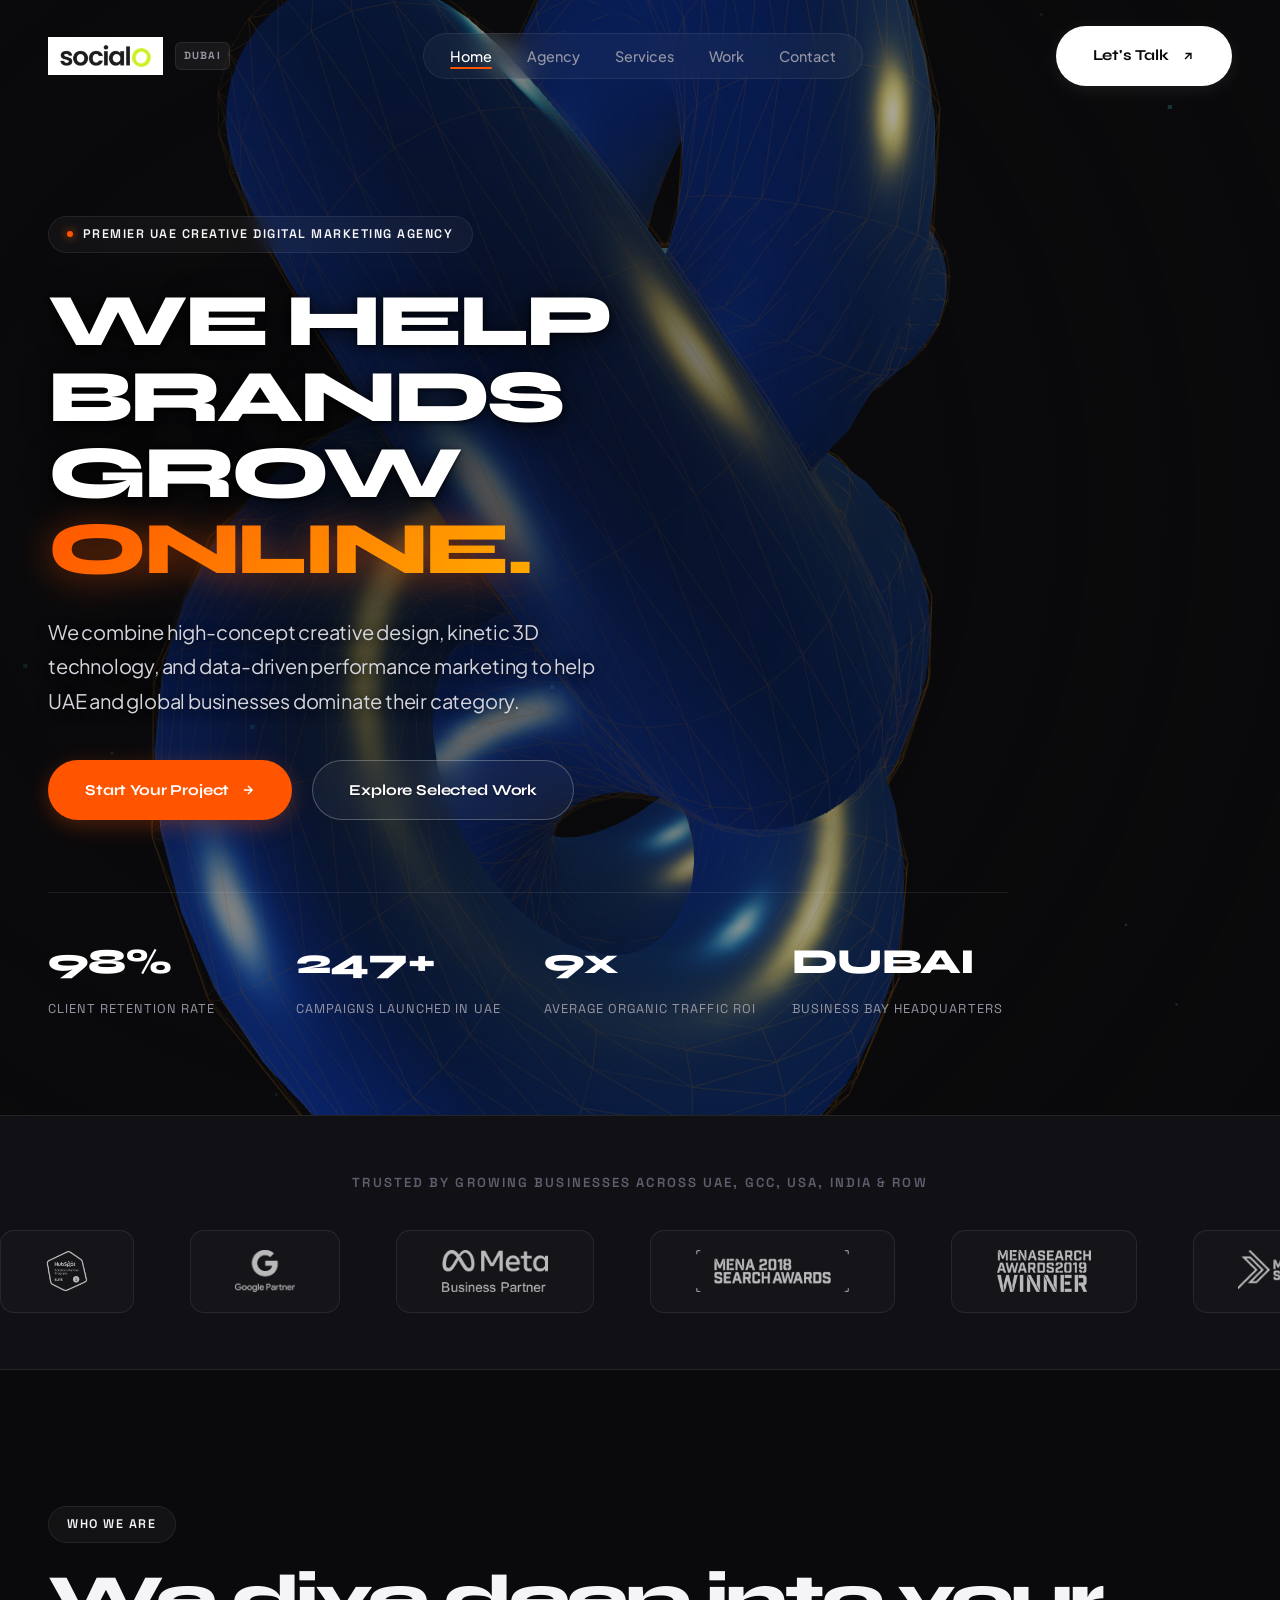
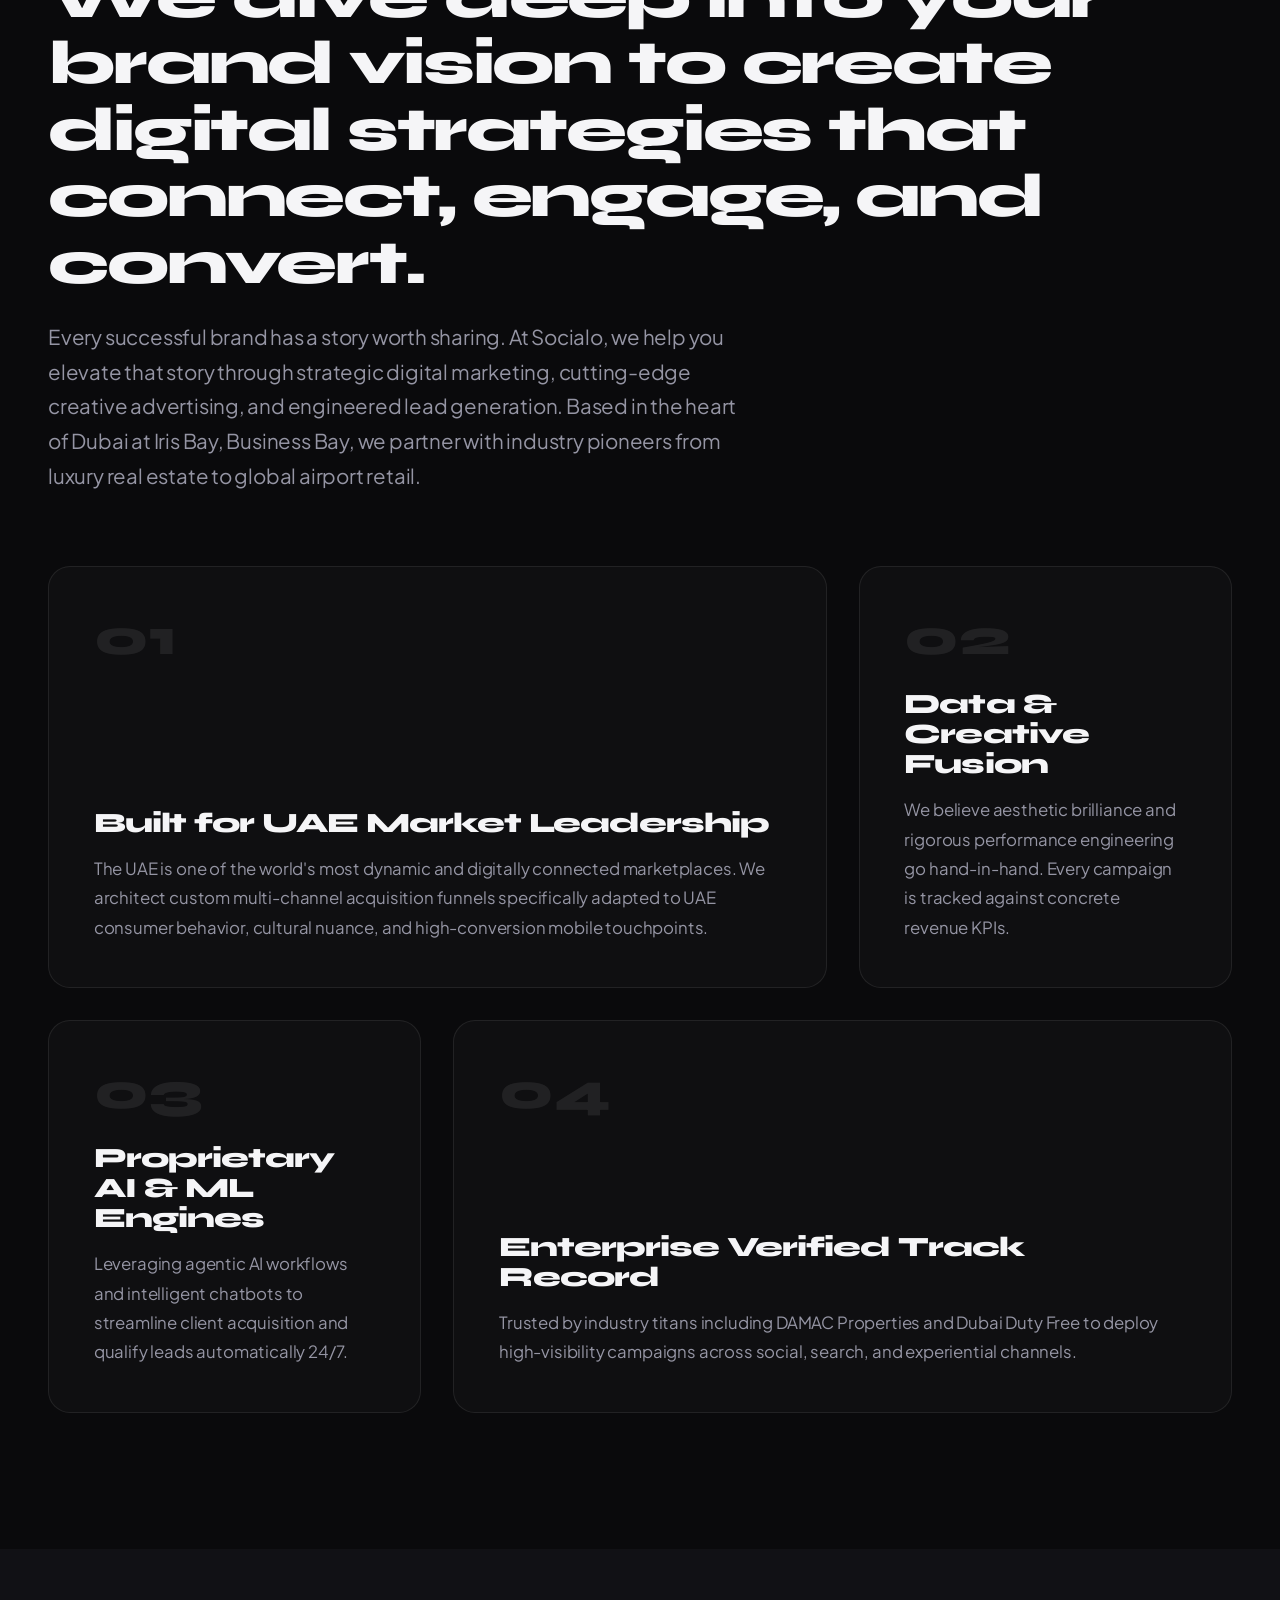
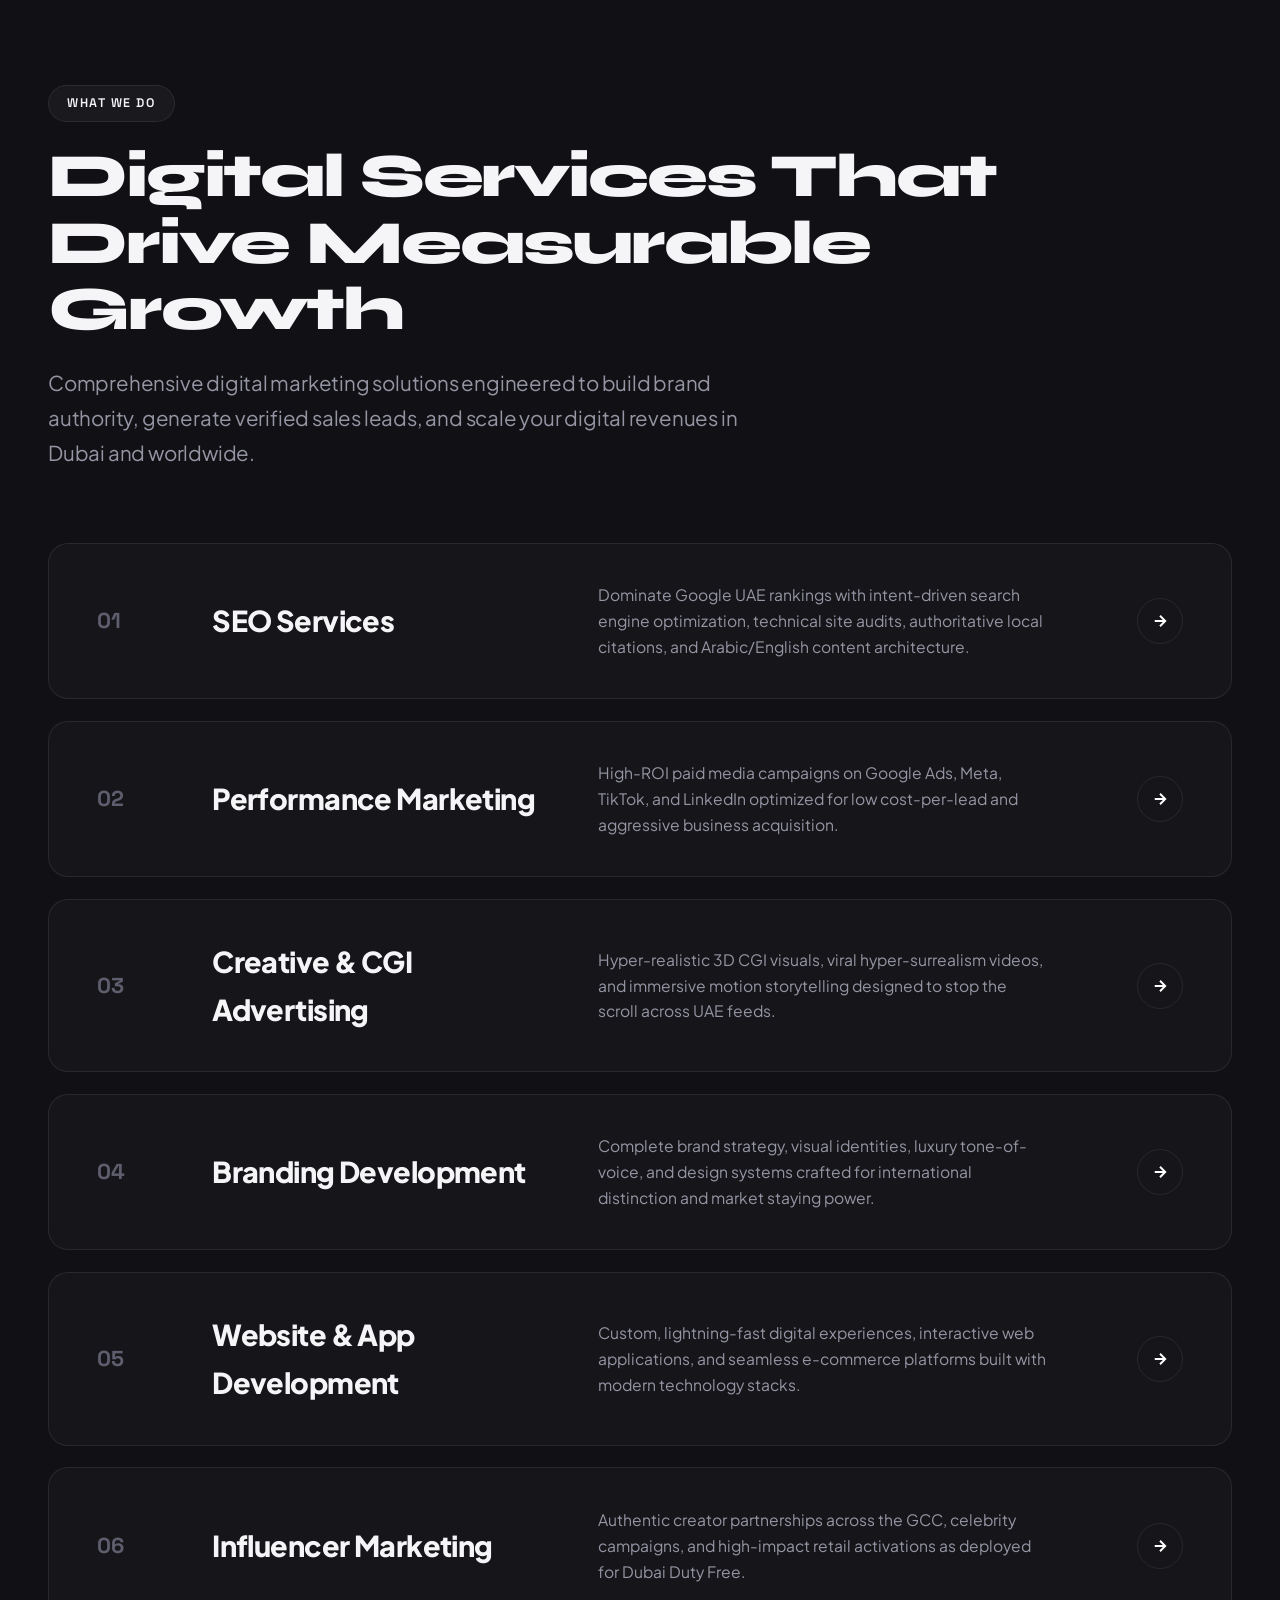
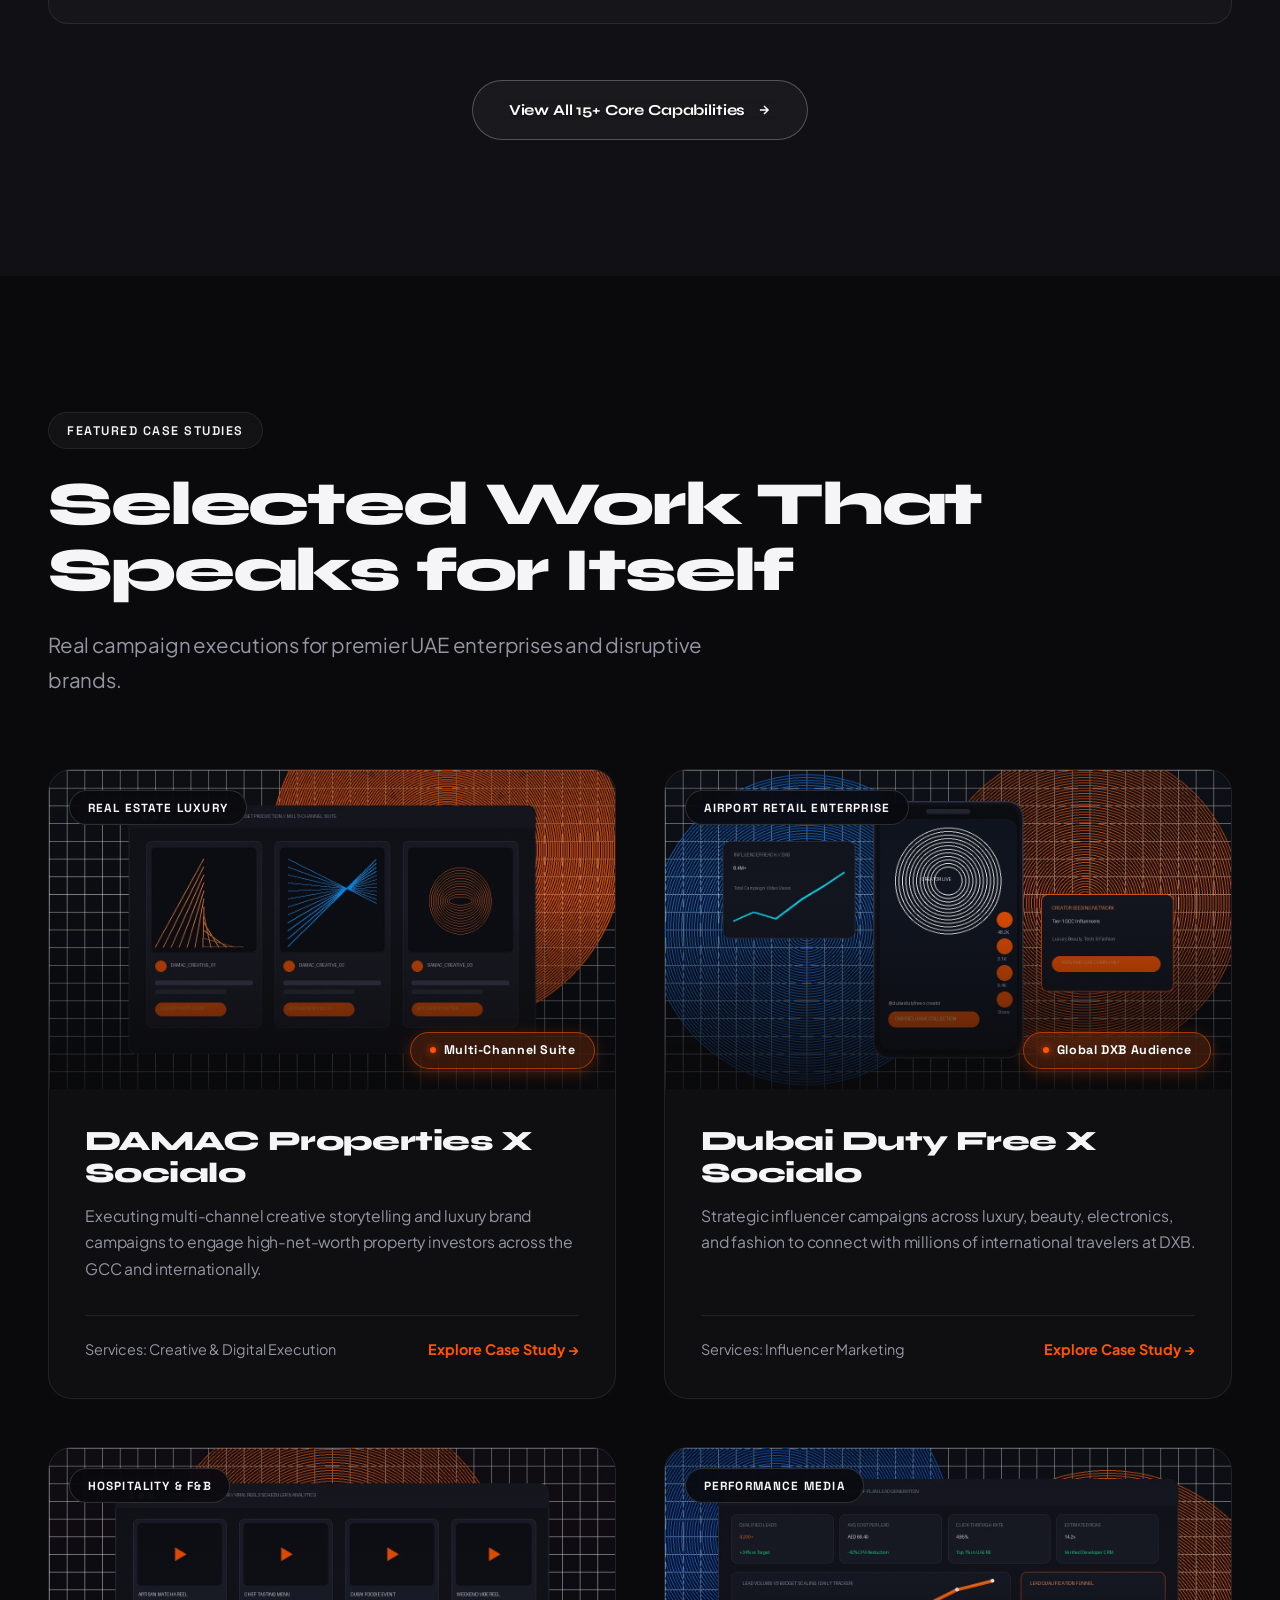
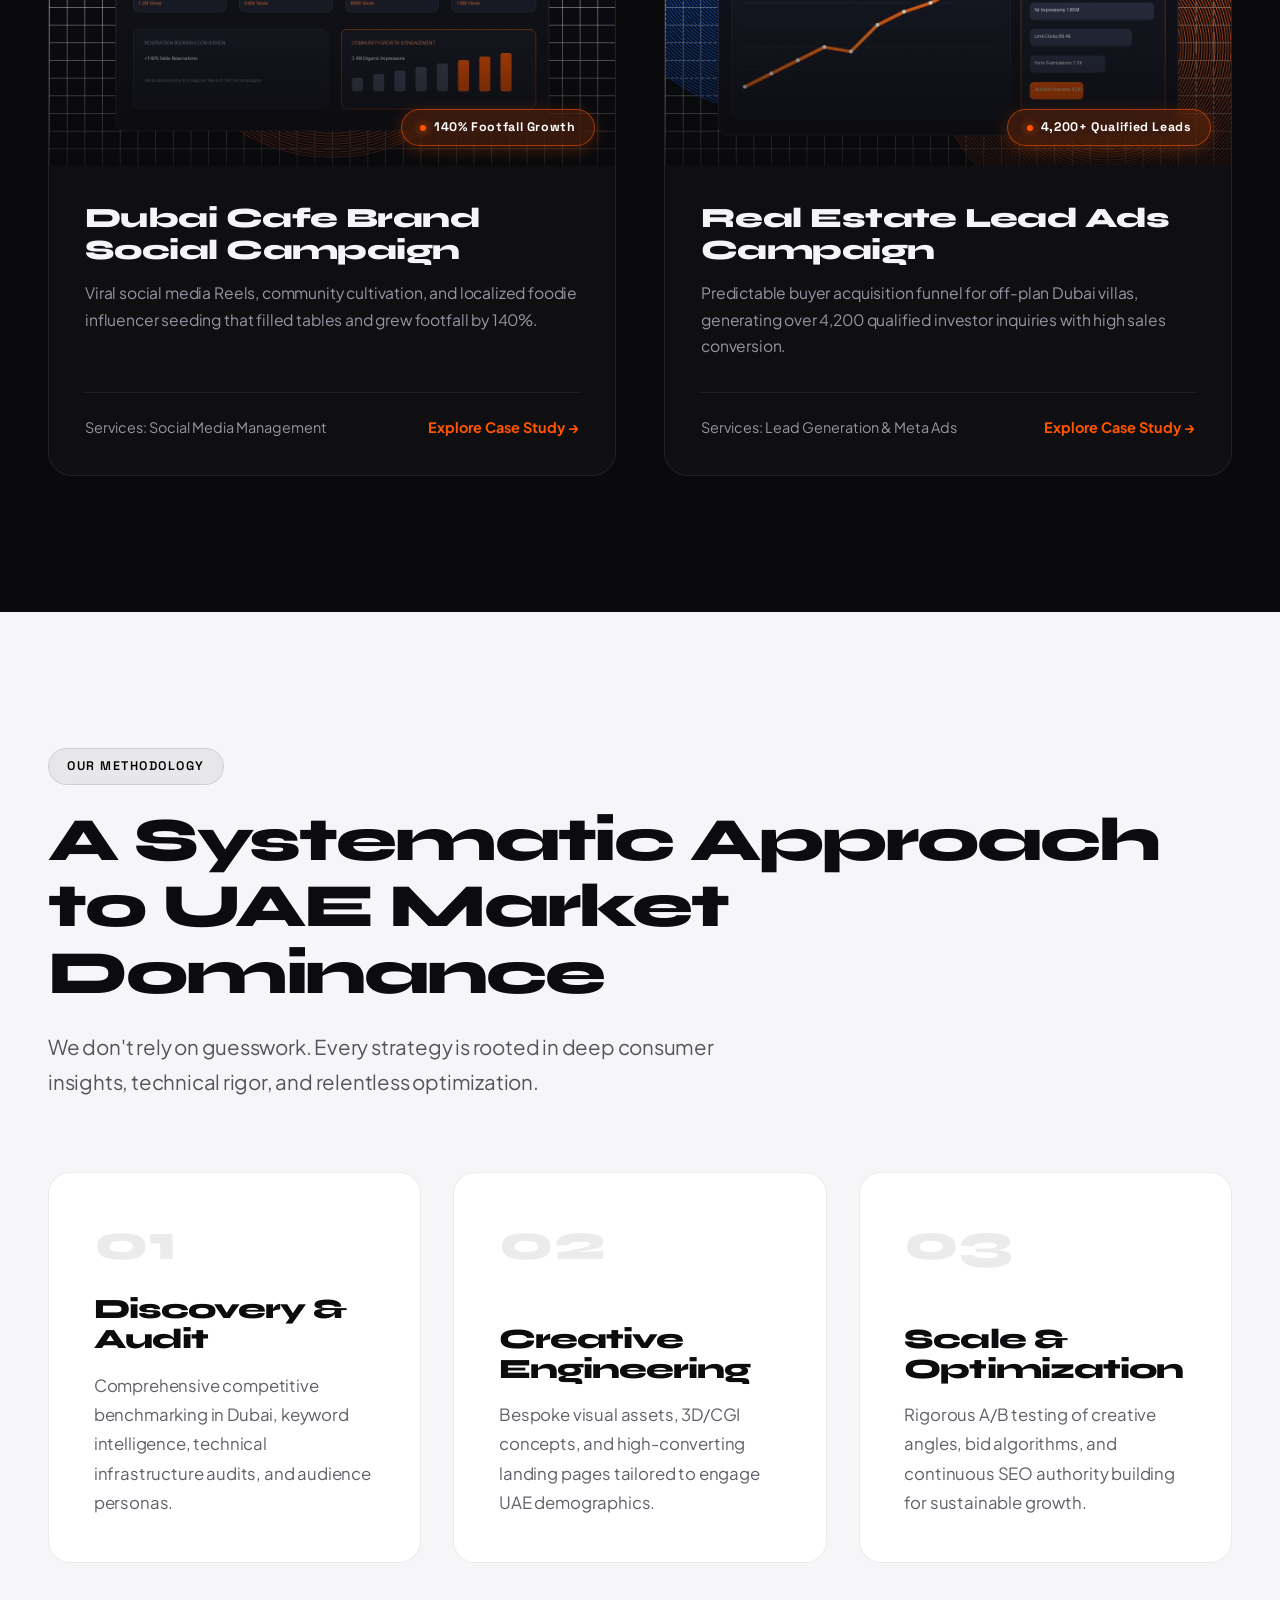
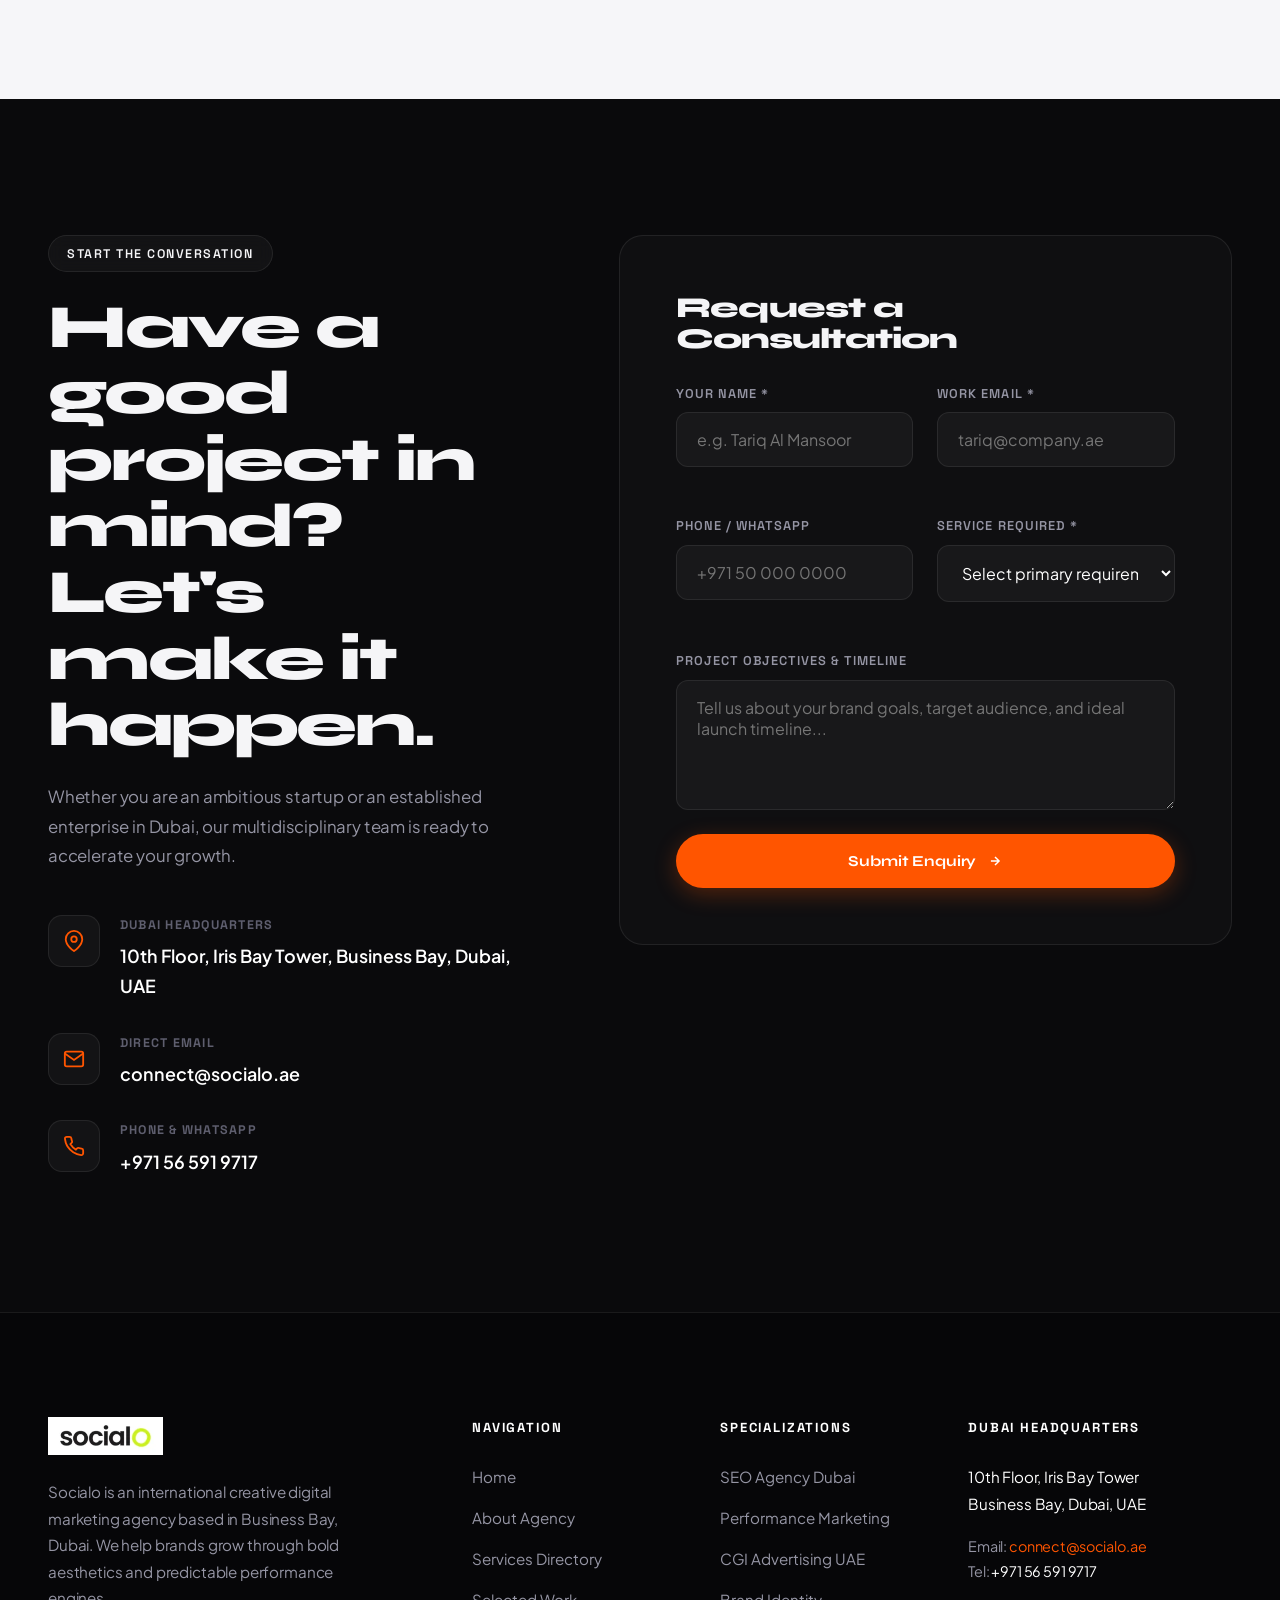
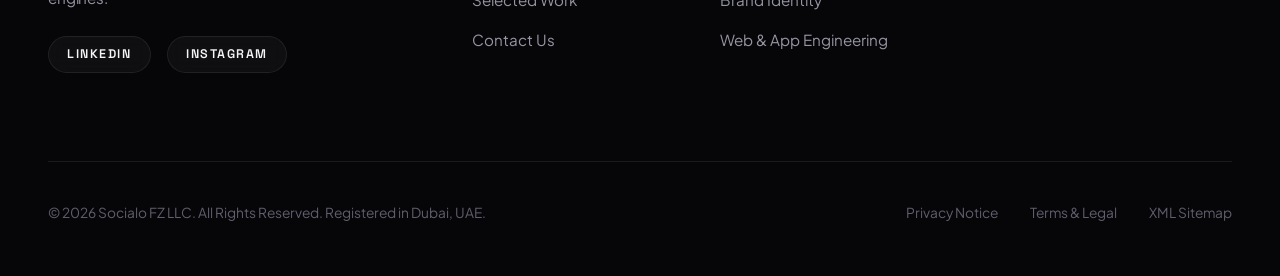
==== index.html @ d52188af "first commit: Socialo premium digital marketing agency website" ====
<!DOCTYPE html>
<html lang="en" dir="ltr">
<head>
  <meta charset="UTF-8">
  <meta name="viewport" content="width=device-width, initial-scale=1.0, maximum-scale=5.0">
  <title>Socialo – Premium Creative Digital Marketing Agency in Dubai, UAE</title>
  <meta name="description" content="Socialo is an award-winning creative digital marketing agency in Business Bay, Dubai. We deliver high-impact SEO, Performance Marketing, 3D/CGI, Branding, and Web Development across UAE & GCC.">
  <meta name="keywords" content="Digital Marketing Agency Dubai, SEO Agency Dubai, Performance Marketing UAE, Social Media Agency Dubai, Web Development Dubai, Creative Agency Dubai">
  <meta name="author" content="Socialo Digital Marketing Agency">
  <meta name="robots" content="index, follow">
  <link rel="canonical" href="https://socialo.ae/">

  <!-- Open Graph / Facebook -->
  <meta property="og:type" content="website">
  <meta property="og:url" content="https://socialo.ae/">
  <meta property="og:title" content="Socialo – Premium Creative Digital Marketing Agency in Dubai">
  <meta property="og:description" content="Transforming brands through high-impact digital experiences, performance media, creative CGI, and growth marketing in Dubai and UAE.">
  <meta property="og:image" content="https://socialo.ae/wp-content/uploads/2026/06/big-thumb.webp">

  <!-- Twitter -->
  <meta property="twitter:card" content="summary_large_image">
  <meta property="twitter:url" content="https://socialo.ae/">
  <meta property="twitter:title" content="Socialo – Digital Marketing Agency Dubai">
  <meta property="twitter:description" content="Strategic digital marketing, SEO, and creative CGI in Dubai, UAE.">

  <!-- Favicon -->
  <link rel="icon" type="image/webp" href="images/socialo-logo.webp">

  <!-- Styles -->
  <link rel="stylesheet" href="css/style.css">

  <!-- Schema.org Structured Data (LocalBusiness & Agency) -->
  <script type="application/ld+json">
  {
    "@context": "https://schema.org",
    "@type": "AdvertisingAgency",
    "name": "Socialo",
    "url": "https://socialo.ae",
    "logo": "https://socialo.ae/wp-content/uploads/2024/06/socilo-logo.webp",
    "image": "https://socialo.ae/wp-content/uploads/2026/06/big-thumb.webp",
    "description": "Premium creative digital marketing agency based in Dubai offering SEO, Performance Marketing, CGI Advertising, Branding, and Web Development.",
    "telephone": "+971565919717",
    "email": "connect@socialo.ae",
    "address": {
      "@type": "PostalAddress",
      "streetAddress": "10th Floor, Iris Bay Tower, Business Bay",
      "addressLocality": "Dubai",
      "addressRegion": "Dubai",
      "addressCountry": "AE"
    },
    "geo": {
      "@type": "GeoCoordinates",
      "latitude": 25.1872,
      "longitude": 55.2638
    },
    "openingHoursSpecification": {
      "@type": "OpeningHoursSpecification",
      "dayOfWeek": ["Monday", "Tuesday", "Wednesday", "Thursday", "Friday"],
      "opens": "09:00",
      "closes": "18:00"
    },
    "sameAs": [
      "https://www.linkedin.com/company/socialo-ae",
      "https://www.instagram.com/socialo.ae"
    ]
  }
  </script>
</head>
<body>

  <!-- Custom Cursor -->
  <div class="custom-cursor"></div>
  <div class="custom-cursor-follower"></div>

  <!-- Site Navigation -->
  <header class="site-header">
    <div class="container">
      <div class="nav-wrap">
        <a href="index.html" class="brand-logo" aria-label="Socialo Home">
          <img src="images/socialo-logo.webp" alt="Socialo Creative Digital Agency Dubai Logo" width="130" height="38">
          <span class="brand-badge">DUBAI</span>
        </a>

        <ul class="nav-links">
          <li><a href="index.html" class="active">Home</a></li>
          <li><a href="about.html">Agency</a></li>
          <li><a href="services.html">Services</a></li>
          <li><a href="work.html">Work</a></li>
          <li><a href="contact.html">Contact</a></li>
        </ul>

        <div class="nav-actions">
          <a href="contact.html" class="btn-pill btn-primary">
            <span>Let's Talk</span>
            <svg width="14" height="14" viewBox="0 0 24 24" fill="none" stroke="currentColor" stroke-width="2.5"><path d="M7 17l9.2-9.2M17 17V7.8H7.8"/></svg>
          </a>
          <button class="burger-btn" aria-label="Toggle navigation menu">
            <span class="burger-line"></span>
            <span class="burger-line"></span>
          </button>
        </div>
      </div>
    </div>
  </header>

  <!-- Mobile Drawer -->
  <div class="mobile-drawer">
    <ul class="mobile-nav-links">
      <li><a href="index.html" class="active">Home</a></li>
      <li><a href="about.html">Agency</a></li>
      <li><a href="services.html">Services</a></li>
      <li><a href="work.html">Work</a></li>
      <li><a href="contact.html">Contact</a></li>
    </ul>
    <div style="margin-top: 3rem;">
      <p style="font-size: 0.9rem; color: var(--text-dim); margin-bottom: 0.5rem;">HQ LOCATION</p>
      <p style="color: #fff; font-weight: 600;">10th Floor Iris Bay, Business Bay, Dubai</p>
      <p style="margin-top: 0.5rem;"><a href="mailto:connect@socialo.ae" style="color: var(--accent-orange);">connect@socialo.ae</a></p>
    </div>
  </div>

  <main id="main-content">
    <!-- HERO SECTION -->
    <section class="hero-section">
      <!-- 3D Three.js Container -->
      <div id="hero-canvas-container" aria-hidden="true"></div>
      <!-- Dark Readability Gradient Overlay -->
      <div class="hero-overlay" aria-hidden="true"></div>

      <div class="container">
        <div class="hero-content reveal-fade-up">
          <div class="badge hero-badge">
            <span class="badge-dot"></span>
            <span>Premier UAE Creative Digital Marketing Agency</span>
          </div>

          <h1 class="hero-title">
            WE HELP BRANDS<br>
            GROW<br>
            <span class="accent-word">ONLINE.</span>
          </h1>

          <p class="hero-subtitle">
            We combine high-concept creative design, kinetic 3D technology, and data-driven performance marketing to help UAE and global businesses dominate their category.
          </p>

          <div class="hero-cta-group">
            <a href="contact.html" class="btn-pill btn-accent">
              <span>Start Your Project</span>
              <svg width="14" height="14" viewBox="0 0 24 24" fill="none" stroke="currentColor" stroke-width="2.5"><path d="M5 12h14M12 5l7 7-7 7"/></svg>
            </a>
            <a href="work.html" class="btn-pill btn-secondary">
              <span>Explore Selected Work</span>
            </a>
          </div>

          <div class="hero-meta-row">
            <div class="hero-meta-item">
              <div class="meta-val counter-val" data-target="98" data-suffix="%">98%</div>
              <div class="meta-label">Client Retention Rate</div>
            </div>
            <div class="hero-meta-item">
              <div class="meta-val counter-val" data-target="250" data-suffix="+">250+</div>
              <div class="meta-label">Campaigns Launched in UAE</div>
            </div>
            <div class="hero-meta-item">
              <div class="meta-val counter-val" data-target="10" data-suffix="x">10x</div>
              <div class="meta-label">Average Organic Traffic ROI</div>
            </div>
            <div class="hero-meta-item">
              <div class="meta-val">DUBAI</div>
              <div class="meta-label">Business Bay Headquarters</div>
            </div>
          </div>
        </div>
      </div>
    </section>

    <!-- CLIENT SHOWCASE / MARQUEE -->
    <section class="marquee-section" aria-label="Our Trusted Clients">
      <div class="container">
        <p class="marquee-heading">Trusted by Growing Businesses across UAE, GCC, USA, India & ROW</p>
      </div>
      <div class="marquee-track">
        <div class="client-logo-card">
          <img src="images/clients/client-1.webp" alt="Client Logo 1 - Partnered with Socialo Dubai" loading="lazy">
        </div>
        <div class="client-logo-card">
          <img src="images/clients/client-2.webp" alt="Client Logo 2 - Partnered with Socialo Dubai" loading="lazy">
        </div>
        <div class="client-logo-card">
          <img src="images/clients/client-3.webp" alt="Client Logo 3 - Partnered with Socialo Dubai" loading="lazy">
        </div>
        <div class="client-logo-card">
          <img src="images/clients/client-4.webp" alt="Client Logo 4 - Partnered with Socialo Dubai" loading="lazy">
        </div>
        <div class="client-logo-card">
          <img src="images/clients/client-6.webp" alt="Client Logo 6 - Partnered with Socialo Dubai" loading="lazy">
        </div>
        <div class="client-logo-card">
          <img src="images/clients/client-10.webp" alt="Client Logo 10 - Partnered with Socialo Dubai" loading="lazy">
        </div>
        <!-- Duplicated for seamless infinite loop -->
        <div class="client-logo-card">
          <img src="images/clients/client-1.webp" alt="Client Logo 1 - Partnered with Socialo Dubai" loading="lazy">
        </div>
        <div class="client-logo-card">
          <img src="images/clients/client-2.webp" alt="Client Logo 2 - Partnered with Socialo Dubai" loading="lazy">
        </div>
        <div class="client-logo-card">
          <img src="images/clients/client-3.webp" alt="Client Logo 3 - Partnered with Socialo Dubai" loading="lazy">
        </div>
        <div class="client-logo-card">
          <img src="images/clients/client-4.webp" alt="Client Logo 4 - Partnered with Socialo Dubai" loading="lazy">
        </div>
        <div class="client-logo-card">
          <img src="images/clients/client-6.webp" alt="Client Logo 6 - Partnered with Socialo Dubai" loading="lazy">
        </div>
        <div class="client-logo-card">
          <img src="images/clients/client-10.webp" alt="Client Logo 10 - Partnered with Socialo Dubai" loading="lazy">
        </div>
      </div>
    </section>

    <!-- ABOUT SECTION -->
    <section class="section-py" id="about">
      <div class="container">
        <div class="section-head reveal-fade-up">
          <div class="badge">Who We Are</div>
          <h2 class="section-title">
            We dive deep into your brand vision to create digital strategies that connect, engage, and convert.
          </h2>
          <p class="section-lead">
            Every successful brand has a story worth sharing. At Socialo, we help you elevate that story through strategic digital marketing, cutting-edge creative advertising, and engineered lead generation. Based in the heart of Dubai at Iris Bay, Business Bay, we partner with industry pioneers from luxury real estate to global airport retail.
          </p>
        </div>

        <div class="bento-grid">
          <div class="bento-card bento-col-2 reveal-fade-up">
            <div class="bento-card-num">01</div>
            <div>
              <h3>Built for UAE Market Leadership</h3>
              <p>The UAE is one of the world's most dynamic and digitally connected marketplaces. We architect custom multi-channel acquisition funnels specifically adapted to UAE consumer behavior, cultural nuance, and high-conversion mobile touchpoints.</p>
            </div>
          </div>

          <div class="bento-card reveal-fade-up">
            <div class="bento-card-num">02</div>
            <div>
              <h3>Data & Creative Fusion</h3>
              <p>We believe aesthetic brilliance and rigorous performance engineering go hand-in-hand. Every campaign is tracked against concrete revenue KPIs.</p>
            </div>
          </div>

          <div class="bento-card reveal-fade-up">
            <div class="bento-card-num">03</div>
            <div>
              <h3>Proprietary AI & ML Engines</h3>
              <p>Leveraging agentic AI workflows and intelligent chatbots to streamline client acquisition and qualify leads automatically 24/7.</p>
            </div>
          </div>

          <div class="bento-card bento-col-2 reveal-fade-up">
            <div class="bento-card-num">04</div>
            <div>
              <h3>Enterprise Verified Track Record</h3>
              <p>Trusted by industry titans including DAMAC Properties and Dubai Duty Free to deploy high-visibility campaigns across social, search, and experiential channels.</p>
            </div>
          </div>
        </div>
      </div>
    </section>

    <!-- CORE SERVICES OVERVIEW -->
    <section class="section-py" id="services" style="background: var(--bg-secondary);">
      <div class="container">
        <div class="section-head reveal-fade-up">
          <div class="badge">What We Do</div>
          <h2 class="section-title">Digital Services That Drive Measurable Growth</h2>
          <p class="section-lead">
            Comprehensive digital marketing solutions engineered to build brand authority, generate verified sales leads, and scale your digital revenues in Dubai and worldwide.
          </p>
        </div>

        <div class="services-interactive">
          <!-- Service 1 -->
          <a href="service-detail.html?slug=seo-services" class="service-row-item reveal-fade-up">
            <div class="service-index">01</div>
            <div class="service-name">SEO Services</div>
            <div class="service-desc">Dominate Google UAE rankings with intent-driven search engine optimization, technical site audits, authoritative local citations, and Arabic/English content architecture.</div>
            <div class="service-action">
              <div class="action-arrow-circle">
                <svg width="18" height="18" viewBox="0 0 24 24" fill="none" stroke="currentColor" stroke-width="2.5"><path d="M5 12h14M12 5l7 7-7 7"/></svg>
              </div>
            </div>
          </a>

          <!-- Service 2 -->
          <a href="service-detail.html?slug=performance-marketing" class="service-row-item reveal-fade-up">
            <div class="service-index">02</div>
            <div class="service-name">Performance Marketing</div>
            <div class="service-desc">High-ROI paid media campaigns on Google Ads, Meta, TikTok, and LinkedIn optimized for low cost-per-lead and aggressive business acquisition.</div>
            <div class="service-action">
              <div class="action-arrow-circle">
                <svg width="18" height="18" viewBox="0 0 24 24" fill="none" stroke="currentColor" stroke-width="2.5"><path d="M5 12h14M12 5l7 7-7 7"/></svg>
              </div>
            </div>
          </a>

          <!-- Service 3 -->
          <a href="service-detail.html?slug=creative-cgi-advertising" class="service-row-item reveal-fade-up">
            <div class="service-index">03</div>
            <div class="service-name">Creative & CGI Advertising</div>
            <div class="service-desc">Hyper-realistic 3D CGI visuals, viral hyper-surrealism videos, and immersive motion storytelling designed to stop the scroll across UAE feeds.</div>
            <div class="service-action">
              <div class="action-arrow-circle">
                <svg width="18" height="18" viewBox="0 0 24 24" fill="none" stroke="currentColor" stroke-width="2.5"><path d="M5 12h14M12 5l7 7-7 7"/></svg>
              </div>
            </div>
          </a>

          <!-- Service 4 -->
          <a href="service-detail.html?slug=branding-development" class="service-row-item reveal-fade-up">
            <div class="service-index">04</div>
            <div class="service-name">Branding Development</div>
            <div class="service-desc">Complete brand strategy, visual identities, luxury tone-of-voice, and design systems crafted for international distinction and market staying power.</div>
            <div class="service-action">
              <div class="action-arrow-circle">
                <svg width="18" height="18" viewBox="0 0 24 24" fill="none" stroke="currentColor" stroke-width="2.5"><path d="M5 12h14M12 5l7 7-7 7"/></svg>
              </div>
            </div>
          </a>

          <!-- Service 5 -->
          <a href="service-detail.html?slug=website-app-development" class="service-row-item reveal-fade-up">
            <div class="service-index">05</div>
            <div class="service-name">Website & App Development</div>
            <div class="service-desc">Custom, lightning-fast digital experiences, interactive web applications, and seamless e-commerce platforms built with modern technology stacks.</div>
            <div class="service-action">
              <div class="action-arrow-circle">
                <svg width="18" height="18" viewBox="0 0 24 24" fill="none" stroke="currentColor" stroke-width="2.5"><path d="M5 12h14M12 5l7 7-7 7"/></svg>
              </div>
            </div>
          </a>

          <!-- Service 6 -->
          <a href="service-detail.html?slug=influencer-marketing" class="service-row-item reveal-fade-up">
            <div class="service-index">06</div>
            <div class="service-name">Influencer Marketing</div>
            <div class="service-desc">Authentic creator partnerships across the GCC, celebrity campaigns, and high-impact retail activations as deployed for Dubai Duty Free.</div>
            <div class="service-action">
              <div class="action-arrow-circle">
                <svg width="18" height="18" viewBox="0 0 24 24" fill="none" stroke="currentColor" stroke-width="2.5"><path d="M5 12h14M12 5l7 7-7 7"/></svg>
              </div>
            </div>
          </a>
        </div>

        <div style="margin-top: 3.5rem; text-align: center;">
          <a href="services.html" class="btn-pill btn-secondary">
            <span>View All 15+ Core Capabilities</span>
            <svg width="14" height="14" viewBox="0 0 24 24" fill="none" stroke="currentColor" stroke-width="2.5"><path d="M5 12h14M12 5l7 7-7 7"/></svg>
          </a>
        </div>
      </div>
    </section>

    <!-- SELECTED CASE STUDIES / WORK -->
    <section class="section-py" id="work">
      <div class="container">
        <div class="section-head reveal-fade-up">
          <div class="badge">Featured Case Studies</div>
          <h2 class="section-title">Selected Work That Speaks for Itself</h2>
          <p class="section-lead">
            Real campaign executions for premier UAE enterprises and disruptive brands.
          </p>
        </div>

        <div class="work-grid">
          <!-- Case 1: DAMAC Properties -->
          <a href="case-study.html?client=damac" class="work-card reveal-fade-up">
            <div class="work-card-media">
              <span class="work-card-badge">Real Estate Luxury</span>
              <span class="work-card-result">Multi-Channel Suite</span>
              <div class="work-card-overlay"></div>
              <img src="images/work/damac-case.webp" alt="DAMAC Properties X Socialo Creative & Digital Execution Campaign Mockup" loading="lazy" width="1280" height="720">
            </div>
            <div class="work-card-body">
              <h3 class="work-card-title">DAMAC Properties X Socialo</h3>
              <p class="work-card-desc">Executing multi-channel creative storytelling and luxury brand campaigns to engage high-net-worth property investors across the GCC and internationally.</p>
              <div class="work-card-meta">
                <span>Services: Creative & Digital Execution</span>
                <span class="work-card-cta">Explore Case Study &rarr;</span>
              </div>
            </div>
          </a>

          <!-- Case 2: Dubai Duty Free -->
          <a href="case-study.html?client=dubai-duty-free" class="work-card reveal-fade-up">
            <div class="work-card-media">
              <span class="work-card-badge">Airport Retail Enterprise</span>
              <span class="work-card-result">Global DXB Audience</span>
              <div class="work-card-overlay"></div>
              <img src="images/work/ddf-influencer.webp" alt="Dubai Duty Free Influencer Marketing Campaign & Reach Dashboard by Socialo" loading="lazy" width="1280" height="720">
            </div>
            <div class="work-card-body">
              <h3 class="work-card-title">Dubai Duty Free X Socialo</h3>
              <p class="work-card-desc">Strategic influencer campaigns across luxury, beauty, electronics, and fashion to connect with millions of international travelers at DXB.</p>
              <div class="work-card-meta">
                <span>Services: Influencer Marketing</span>
                <span class="work-card-cta">Explore Case Study &rarr;</span>
              </div>
            </div>
          </a>

          <!-- Case 3: Dubai Cafe Brand -->
          <a href="case-study.html?client=cafe" class="work-card reveal-fade-up">
            <div class="work-card-media">
              <span class="work-card-badge">Hospitality & F&B</span>
              <span class="work-card-result">140% Footfall Growth</span>
              <div class="work-card-overlay"></div>
              <img src="images/work/cafe-social.webp" alt="Dubai Hospitality Social Media Management Feed & Reels Scheduler" loading="lazy" width="1280" height="720">
            </div>
            <div class="work-card-body">
              <h3 class="work-card-title">Dubai Cafe Brand Social Campaign</h3>
              <p class="work-card-desc">Viral social media Reels, community cultivation, and localized foodie influencer seeding that filled tables and grew footfall by 140%.</p>
              <div class="work-card-meta">
                <span>Services: Social Media Management</span>
                <span class="work-card-cta">Explore Case Study &rarr;</span>
              </div>
            </div>
          </a>

          <!-- Case 4: Property Developer Lead Ads -->
          <a href="case-study.html?client=property-leads" class="work-card reveal-fade-up">
            <div class="work-card-media">
              <span class="work-card-badge">Performance Media</span>
              <span class="work-card-result">4,200+ Qualified Leads</span>
              <div class="work-card-overlay"></div>
              <img src="images/work/leads-analytics.webp" alt="Real Estate Meta Ads Performance Manager & Funnel Analytics by Socialo" loading="lazy" width="1280" height="720">
            </div>
            <div class="work-card-body">
              <h3 class="work-card-title">Real Estate Lead Ads Campaign</h3>
              <p class="work-card-desc">Predictable buyer acquisition funnel for off-plan Dubai villas, generating over 4,200 qualified investor inquiries with high sales conversion.</p>
              <div class="work-card-meta">
                <span>Services: Lead Generation & Meta Ads</span>
                <span class="work-card-cta">Explore Case Study &rarr;</span>
              </div>
            </div>
          </a>
        </div>
      </div>
    </section>

    <!-- EDITORIAL CONTRAST SECTION: OUR APPROACH -->
    <section class="section-py light-section" id="approach">
      <div class="container">
        <div class="section-head reveal-fade-up">
          <div class="badge" style="background: rgba(0,0,0,0.06); color: #000; border-color: rgba(0,0,0,0.1);">Our Methodology</div>
          <h2 class="section-title" style="color: #0c0c0e;">A Systematic Approach to UAE Market Dominance</h2>
          <p class="section-lead" style="color: #555560;">
            We don't rely on guesswork. Every strategy is rooted in deep consumer insights, technical rigor, and relentless optimization.
          </p>
        </div>

        <div class="bento-grid">
          <div class="bento-card reveal-fade-up" style="background: #ffffff; border-color: rgba(0,0,0,0.08);">
            <div class="bento-card-num" style="color: rgba(0,0,0,0.08);">01</div>
            <div>
              <h3 style="color: #0c0c0e;">Discovery & Audit</h3>
              <p style="color: #60606a;">Comprehensive competitive benchmarking in Dubai, keyword intelligence, technical infrastructure audits, and audience personas.</p>
            </div>
          </div>

          <div class="bento-card reveal-fade-up" style="background: #ffffff; border-color: rgba(0,0,0,0.08);">
            <div class="bento-card-num" style="color: rgba(0,0,0,0.08);">02</div>
            <div>
              <h3 style="color: #0c0c0e;">Creative Engineering</h3>
              <p style="color: #60606a;">Bespoke visual assets, 3D/CGI concepts, and high-converting landing pages tailored to engage UAE demographics.</p>
            </div>
          </div>

          <div class="bento-card reveal-fade-up" style="background: #ffffff; border-color: rgba(0,0,0,0.08);">
            <div class="bento-card-num" style="color: rgba(0,0,0,0.08);">03</div>
            <div>
              <h3 style="color: #0c0c0e;">Scale & Optimization</h3>
              <p style="color: #60606a;">Rigorous A/B testing of creative angles, bid algorithms, and continuous SEO authority building for sustainable growth.</p>
            </div>
          </div>
        </div>
      </div>
    </section>

    <!-- CONTACT CTA & FORM -->
    <section class="section-py" id="contact">
      <div class="container">
        <div class="contact-layout">
          <div class="reveal-fade-up">
            <div class="badge">Start The Conversation</div>
            <h2 class="section-title">
              Have a good project in mind? <span class="accent-word">Let's make it happen.</span>
            </h2>
            <p>
              Whether you are an ambitious startup or an established enterprise in Dubai, our multidisciplinary team is ready to accelerate your growth.
            </p>

            <div class="contact-info-list">
              <div class="contact-info-item">
                <div class="contact-icon-box">
                  <svg width="22" height="22" viewBox="0 0 24 24" fill="none" stroke="currentColor" stroke-width="2"><path d="M21 10c0 7-9 13-9 13s-9-6-9-13a9 9 0 0118 0z"/><circle cx="12" cy="10" r="3"/></svg>
                </div>
                <div>
                  <div class="contact-info-title">Dubai Headquarters</div>
                  <div class="contact-info-text">10th Floor, Iris Bay Tower, Business Bay, Dubai, UAE</div>
                </div>
              </div>

              <div class="contact-info-item">
                <div class="contact-icon-box">
                  <svg width="22" height="22" viewBox="0 0 24 24" fill="none" stroke="currentColor" stroke-width="2"><path d="M4 4h16c1.1 0 2 .9 2 2v12c0 1.1-.9 2-2 2H4c-1.1 0-2-.9-2-2V6c0-1.1.9-2 2-2z"/><polyline points="22,6 12,13 2,6"/></svg>
                </div>
                <div>
                  <div class="contact-info-title">Direct Email</div>
                  <div class="contact-info-text"><a href="mailto:connect@socialo.ae" style="color:#fff;">connect@socialo.ae</a></div>
                </div>
              </div>

              <div class="contact-info-item">
                <div class="contact-icon-box">
                  <svg width="22" height="22" viewBox="0 0 24 24" fill="none" stroke="currentColor" stroke-width="2"><path d="M22 16.92v3a2 2 0 01-2.18 2 19.79 19.79 0 01-8.63-3.07 19.5 19.5 0 01-6-6 19.79 19.79 0 01-3.07-8.67A2 2 0 014.11 2h3a2 2 0 012 1.72 12.84 12.84 0 00.7 2.81 2 2 0 01-.45 2.11L8.09 9.91a16 16 0 006 6l1.27-1.27a2 2 0 012.11-.45 12.84 12.84 0 002.81.7A2 2 0 0122 16.92z"/></svg>
                </div>
                <div>
                  <div class="contact-info-title">Phone & WhatsApp</div>
                  <div class="contact-info-text"><a href="tel:+971565919717" style="color:#fff;">+971 56 591 9717</a></div>
                </div>
              </div>
            </div>
          </div>

          <div class="form-card reveal-fade-up">
            <h3 style="font-size: 1.8rem; margin-bottom: 1.75rem;">Request a Consultation</h3>
            
            <form id="agency-enquiry-form">
              <div class="form-group-row">
                <div class="form-field">
                  <label for="name">Your Name *</label>
                  <input type="text" id="name" name="name" class="form-input" placeholder="e.g. Tariq Al Mansoor" required>
                </div>
                <div class="form-field">
                  <label for="email">Work Email *</label>
                  <input type="email" id="email" name="email" class="form-input" placeholder="tariq@company.ae" required>
                </div>
              </div>

              <div class="form-group-row">
                <div class="form-field">
                  <label for="phone">Phone / WhatsApp</label>
                  <input type="tel" id="phone" name="phone" class="form-input" placeholder="+971 50 000 0000">
                </div>
                <div class="form-field">
                  <label for="service">Service Required *</label>
                  <select id="service" name="service" class="form-select" required>
                    <option value="" disabled selected>Select primary requirement</option>
                    <option value="SEO Services">SEO Services</option>
                    <option value="Performance Marketing">Performance Marketing</option>
                    <option value="Creative & CGI Advertising">Creative & CGI Advertising</option>
                    <option value="Branding Development">Branding Development</option>
                    <option value="Website & App Development">Website & App Development</option>
                    <option value="Influencer Marketing">Influencer Marketing</option>
                    <option value="Full Retainer Package">Full Retainer Package</option>
                  </select>
                </div>
              </div>

              <div class="form-field">
                <label for="message">Project Objectives & Timeline</label>
                <textarea id="message" name="message" class="form-textarea" placeholder="Tell us about your brand goals, target audience, and ideal launch timeline..."></textarea>
              </div>

              <button type="submit" class="btn-pill btn-accent" style="width: 100%;">
                <span>Submit Enquiry</span>
                <svg width="14" height="14" viewBox="0 0 24 24" fill="none" stroke="currentColor" stroke-width="2.5"><path d="M5 12h14M12 5l7 7-7 7"/></svg>
              </button>

              <div id="form-status" class="form-status-msg" role="alert"></div>
            </form>
          </div>
        </div>
      </div>
    </section>
  </main>

  <!-- FOOTER -->
  <footer class="site-footer">
    <div class="container">
      <div class="footer-top">
        <div>
          <a href="index.html" class="brand-logo" style="margin-bottom: 1.5rem;">
            <img src="images/socialo-logo.webp" alt="Socialo Dubai Logo" width="130" height="38">
          </a>
          <p style="max-width: 320px; font-size: 0.95rem;">
            Socialo is an international creative digital marketing agency based in Business Bay, Dubai. We help brands grow through bold aesthetics and predictable performance engines.
          </p>
          <div style="margin-top: 1.5rem; display: flex; gap: 1rem;">
            <a href="https://www.linkedin.com/company/socialo-ae" target="_blank" rel="noopener" class="badge">LinkedIn</a>
            <a href="https://www.instagram.com/socialo.ae" target="_blank" rel="noopener" class="badge">Instagram</a>
          </div>
        </div>

        <div>
          <div class="footer-col-title">Navigation</div>
          <ul class="footer-links">
            <li><a href="index.html">Home</a></li>
            <li><a href="about.html">About Agency</a></li>
            <li><a href="services.html">Services Directory</a></li>
            <li><a href="work.html">Selected Work</a></li>
            <li><a href="contact.html">Contact Us</a></li>
          </ul>
        </div>

        <div>
          <div class="footer-col-title">Specializations</div>
          <ul class="footer-links">
            <li><a href="service-detail.html?slug=seo-services">SEO Agency Dubai</a></li>
            <li><a href="service-detail.html?slug=performance-marketing">Performance Marketing</a></li>
            <li><a href="service-detail.html?slug=creative-cgi-advertising">CGI Advertising UAE</a></li>
            <li><a href="service-detail.html?slug=branding-development">Brand Identity</a></li>
            <li><a href="service-detail.html?slug=website-app-development">Web & App Engineering</a></li>
          </ul>
        </div>

        <div>
          <div class="footer-col-title">Dubai Headquarters</div>
          <p style="font-size: 0.95rem; margin-bottom: 1rem; color: #fff;">
            10th Floor, Iris Bay Tower<br>
            Business Bay, Dubai, UAE
          </p>
          <p style="font-size: 0.9rem;">
            Email: <a href="mailto:connect@socialo.ae" style="color: var(--accent-orange);">connect@socialo.ae</a><br>
            Tel: <a href="tel:+971565919717" style="color: #fff;">+971 56 591 9717</a>
          </p>
        </div>
      </div>

      <div class="footer-bottom">
        <div>&copy; 2026 Socialo FZ LLC. All Rights Reserved. Registered in Dubai, UAE.</div>
        <div style="display: flex; gap: 2rem;">
          <a href="contact.html">Privacy Notice</a>
          <a href="contact.html">Terms & Legal</a>
          <a href="sitemap.xml">XML Sitemap</a>
        </div>
      </div>
    </div>
  </footer>

  <!-- Scripts -->
  <script src="js/three.min.js"></script>
  <script src="js/gsap.min.js"></script>
  <script src="js/ScrollTrigger.min.js"></script>
  <script src="js/lenis.min.js"></script>
  <script src="js/main.js"></script>
</body>
</html>
---- css/style.css ----
/* ==========================================================================
   SOCIALO CREATIVE DIGITAL AGENCY - REFINED DESIGN SYSTEM & MASTER STYLES
   Inspired by Pony's bold experimental creative language, custom-crafted for Socialo Dubai
   Optimized for crisp typography, refined layout hierarchy & responsive polish
   ========================================================================== */

@import url('https://fonts.googleapis.com/css2?family=Plus+Jakarta+Sans:ital,wght@0,300;0,400;0,500;0,600;0,700;0,800;1,400;1,600&family=Syne:wght@700;800;900&family=Space+Grotesk:wght@500;600;700&display=swap');

:root {
  /* Colors */
  --bg-primary: #0a0a0c;
  --bg-secondary: #111115;
  --bg-card: rgba(255, 255, 255, 0.025);
  --bg-card-hover: rgba(255, 255, 255, 0.055);
  --bg-glass: rgba(12, 12, 15, 0.75);
  --border-subtle: rgba(255, 255, 255, 0.08);
  --border-active: rgba(255, 255, 255, 0.22);

  --text-main: #f5f5f7;
  --text-muted: #9595a4;
  --text-dim: #5e5e6e;

  /* Accents inspired by creative 3D palette */
  --accent-electric: #0066ff;
  --accent-cyan: #00e5ff;
  --accent-orange: #ff5500;
  --accent-orange-glow: rgba(255, 85, 0, 0.35);
  --accent-violet: #8a2be2;
  --accent-amber: #ffaa00;

  --gradient-creative: linear-gradient(135deg, #0066ff 0%, #8a2be2 50%, #ff5500 100%);
  --gradient-glow: radial-gradient(circle at 50% 50%, rgba(0, 102, 255, 0.15), transparent 70%);

  /* Typography System */
  --font-display: 'Syne', -apple-system, BlinkMacSystemFont, sans-serif;
  --font-mono: 'Space Grotesk', monospace;
  --font-body: 'Plus Jakarta Sans', -apple-system, BlinkMacSystemFont, sans-serif;

  /* Transitions */
  --ease-out-expo: cubic-bezier(0.16, 1, 0.3, 1);
  --ease-smooth: cubic-bezier(0.25, 1, 0.5, 1);
}

/* Light theme section variant for editorial contrast */
.light-section {
  --bg-primary: #f6f6f9;
  --bg-secondary: #ffffff;
  --bg-card: rgba(0, 0, 0, 0.025);
  --bg-card-hover: rgba(0, 0, 0, 0.05);
  --border-subtle: rgba(0, 0, 0, 0.08);
  --border-active: rgba(0, 0, 0, 0.18);
  --text-main: #0c0c10;
  --text-muted: #585868;
  --text-dim: #8c8c9e;
  background-color: var(--bg-primary);
  color: var(--text-main);
}

/* Base resets */
*, *::before, *::after {
  box-sizing: border-box;
  margin: 0;
  padding: 0;
}

html {
  font-size: 16px;
  background-color: var(--bg-primary);
  color: var(--text-main);
  font-family: var(--font-body);
  -webkit-font-smoothing: antialiased;
  -moz-osx-font-smoothing: grayscale;
  text-rendering: optimizeLegibility;
  scroll-behavior: auto; /* Handled smoothly by Lenis */
  overflow-x: hidden;
}

body {
  background-color: var(--bg-primary);
  color: var(--text-main);
  line-height: 1.65;
  overflow-x: hidden;
  position: relative;
  min-height: 100vh;
}

/* Selection */
::selection {
  background: var(--accent-orange);
  color: #fff;
}

/* Custom Cursor */
.custom-cursor {
  position: fixed;
  top: 0;
  left: 0;
  width: 7px;
  height: 7px;
  background: #ffffff;
  border-radius: 50%;
  pointer-events: none;
  z-index: 9999;
  transform: translate(-50%, -50%);
  transition: width 0.3s var(--ease-out-expo), height 0.3s var(--ease-out-expo), background-color 0.3s, opacity 0.3s;
  mix-blend-mode: difference;
  opacity: 0;
}

.custom-cursor-follower {
  position: fixed;
  top: 0;
  left: 0;
  width: 28px;
  height: 28px;
  border: 1px solid rgba(255, 255, 255, 0.28);
  border-radius: 50%;
  pointer-events: none;
  z-index: 9998;
  transform: translate(-50%, -50%);
  transition: transform 0.12s ease-out, width 0.3s var(--ease-out-expo), height 0.3s var(--ease-out-expo), border-color 0.3s, opacity 0.3s;
  opacity: 0;
}

@media (hover: none), (pointer: coarse) {
  .custom-cursor, .custom-cursor-follower {
    display: none !important;
    opacity: 0 !important;
    visibility: hidden !important;
  }
}

/* Typography elements */
h1, h2, h3, h4, .font-display {
  font-family: var(--font-display);
  font-weight: 800;
  line-height: 1.08;
  letter-spacing: -0.035em;
  color: var(--text-main);
}

p {
  color: var(--text-muted);
  font-weight: 400;
  font-size: 1.05rem;
  line-height: 1.75;
  letter-spacing: -0.01em;
}

a {
  color: inherit;
  text-decoration: none;
  transition: color 0.3s var(--ease-smooth);
}

/* Container */
.container {
  width: 100%;
  max-width: 1400px;
  margin: 0 auto;
  padding: 0 3rem;
}

@media (max-width: 992px) {
  .container {
    padding: 0 2rem;
  }
}

@media (max-width: 600px) {
  .container {
    padding: 0 1.25rem;
  }
}

/* Badge & Indicator Styles */
.badge {
  display: inline-flex;
  align-items: center;
  gap: 0.6rem;
  padding: 0.45rem 1.15rem;
  font-family: var(--font-mono);
  font-size: 0.78rem;
  font-weight: 600;
  text-transform: uppercase;
  letter-spacing: 0.12em;
  border-radius: 999px;
  background: rgba(255, 255, 255, 0.04);
  border: 1px solid var(--border-subtle);
  color: var(--text-main);
  backdrop-filter: blur(8px);
}

.badge-dot {
  width: 6px;
  height: 6px;
  border-radius: 50%;
  background: var(--accent-orange);
  box-shadow: 0 0 10px var(--accent-orange);
  animation: pulse 2s infinite;
}

@keyframes pulse {
  0%, 100% { opacity: 1; transform: scale(1); }
  50% { opacity: 0.35; transform: scale(0.85); }
}

/* Buttons */
.btn-pill {
  position: relative;
  display: inline-flex;
  align-items: center;
  justify-content: center;
  gap: 0.75rem;
  padding: 1.05rem 2.25rem;
  font-family: var(--font-display);
  font-size: 0.95rem;
  font-weight: 700;
  letter-spacing: -0.01em;
  border-radius: 999px;
  overflow: hidden;
  cursor: pointer;
  border: 1px solid transparent;
  transition: all 0.35s var(--ease-out-expo);
  z-index: 1;
}

.btn-primary {
  background: #ffffff;
  color: #0a0a0c;
  box-shadow: 0 4px 18px rgba(255, 255, 255, 0.08);
}

.btn-primary:hover {
  background: #f0f0f4;
  transform: translateY(-2px);
  box-shadow: 0 12px 30px rgba(255, 255, 255, 0.18);
}

.btn-secondary {
  background: rgba(255, 255, 255, 0.04);
  border: 1px solid rgba(255, 255, 255, 0.25);
  color: #ffffff;
  backdrop-filter: blur(14px);
  text-shadow: 0 1px 2px rgba(0, 0, 0, 0.4);
}

.btn-secondary:hover {
  background: rgba(255, 255, 255, 0.12);
  border-color: rgba(255, 255, 255, 0.5);
  transform: translateY(-2px);
  box-shadow: 0 10px 25px rgba(255, 255, 255, 0.08);
}

.btn-accent {
  background: var(--accent-orange);
  color: #ffffff;
  box-shadow: 0 6px 22px rgba(255, 85, 0, 0.28);
}

.btn-accent:hover {
  background: #ff681a;
  transform: translateY(-2px);
  box-shadow: 0 14px 34px rgba(255, 85, 0, 0.42);
}

/* Site Header */
.site-header {
  position: fixed;
  top: 0;
  left: 0;
  width: 100%;
  padding: 1.6rem 0;
  z-index: 1000;
  transition: padding 0.4s var(--ease-out-expo), background-color 0.4s, backdrop-filter 0.4s, border-color 0.4s;
  border-bottom: 1px solid transparent;
}

.site-header.scrolled {
  padding: 1rem 0;
  background: rgba(10, 10, 12, 0.88);
  backdrop-filter: blur(20px);
  border-color: var(--border-subtle);
}

.nav-wrap {
  display: flex;
  align-items: center;
  justify-content: space-between;
}

.brand-logo {
  display: flex;
  align-items: center;
  gap: 0.75rem;
}

.brand-logo img {
  height: 38px;
  width: auto;
  object-fit: contain;
}

.brand-badge {
  font-size: 0.65rem;
  font-family: var(--font-mono);
  font-weight: 700;
  padding: 0.25rem 0.55rem;
  border-radius: 6px;
  background: rgba(255, 255, 255, 0.06);
  border: 1px solid var(--border-subtle);
  color: var(--text-muted);
  letter-spacing: 0.1em;
}

.nav-links {
  display: flex;
  align-items: center;
  gap: 2.2rem;
  list-style: none;
  background: rgba(255, 255, 255, 0.035);
  padding: 0.55rem 1.6rem;
  border-radius: 999px;
  border: 1px solid var(--border-subtle);
  backdrop-filter: blur(14px);
}

.nav-links a {
  font-size: 0.9rem;
  font-weight: 500;
  color: var(--text-muted);
  position: relative;
  transition: color 0.3s;
}

.nav-links a:hover, .nav-links a.active {
  color: #ffffff;
}

.nav-links a.active::after {
  content: '';
  position: absolute;
  bottom: -4px;
  left: 0;
  width: 100%;
  height: 2px;
  background: var(--accent-orange);
  border-radius: 2px;
}

.nav-actions {
  display: flex;
  align-items: center;
  gap: 1.25rem;
}

.burger-btn {
  display: none;
  background: transparent;
  border: none;
  color: #fff;
  cursor: pointer;
  padding: 0.5rem;
  flex-direction: column;
  gap: 6px;
}

.burger-line {
  width: 24px;
  height: 2px;
  background: #fff;
  transition: transform 0.3s, opacity 0.3s;
}

@media (max-width: 992px) {
  .nav-links {
    display: none;
  }
  .burger-btn {
    display: flex;
  }
}

/* Mobile Nav Drawer */
.mobile-drawer {
  position: fixed;
  top: 0;
  left: 0;
  width: 100%;
  height: 100vh;
  background: #0a0a0c;
  z-index: 999;
  display: flex;
  flex-direction: column;
  justify-content: center;
  padding: 3rem 2rem;
  opacity: 0;
  pointer-events: none;
  transition: opacity 0.4s var(--ease-out-expo);
}

.mobile-drawer.active {
  opacity: 1;
  pointer-events: auto;
}

.mobile-nav-links {
  list-style: none;
  display: flex;
  flex-direction: column;
  gap: 1.5rem;
}

.mobile-nav-links a {
  font-family: var(--font-display);
  font-size: 2.4rem;
  font-weight: 800;
  color: var(--text-muted);
  transition: color 0.3s;
}

.mobile-nav-links a:hover, .mobile-nav-links a.active {
  color: #ffffff;
}

/* 3D Canvas Container */
#hero-canvas-container {
  position: absolute;
  top: 0;
  left: 0;
  width: 100%;
  height: 100%;
  z-index: 1;
  pointer-events: none;
  overflow: hidden;
}

#hero-canvas {
  width: 100%;
  height: 100%;
  display: block;
}

/* Hero Section */
.hero-section {
  position: relative;
  min-height: 100vh;
  padding-top: 13.5rem;
  padding-bottom: 6rem;
  display: flex;
  flex-direction: column;
  justify-content: center;
  overflow: hidden;
}

@media (max-width: 992px) {
  .hero-section {
    padding-top: 11.5rem;
    padding-bottom: 4.5rem;
  }
}

@media (max-width: 600px) {
  .hero-section {
    padding-top: 9.5rem;
    padding-bottom: 3.5rem;
  }
}

/* Ambient readability gradient overlay: soft radial blend behind text that does not push or hide the centered 3D shape */
.hero-overlay {
  position: absolute;
  top: 0;
  left: 0;
  width: 100%;
  height: 100%;
  background: radial-gradient(circle at 30% 45%, rgba(10, 10, 12, 0.78) 0%, rgba(10, 10, 12, 0.45) 50%, rgba(10, 10, 12, 0.15) 80%, rgba(10, 10, 12, 0) 100%);
  pointer-events: none;
  z-index: 1;
}

@media (max-width: 992px) {
  .hero-overlay {
    background: radial-gradient(circle at 50% 45%, rgba(10, 10, 12, 0.82) 0%, rgba(10, 10, 12, 0.5) 60%, rgba(10, 10, 12, 0.2) 100%);
  }
}

.hero-content {
  position: relative;
  z-index: 2;
  max-width: 960px;
}

.hero-badge {
  margin-bottom: 0.5rem;
  position: relative;
  z-index: 3;
}

.hero-title {
  font-size: clamp(2.5rem, 5.8vw, 5.5rem);
  line-height: 1.02;
  letter-spacing: -0.045em;
  margin: 1.4rem 0 1.8rem;
  text-transform: uppercase;
  color: #ffffff;
  text-shadow: 0 4px 28px rgba(0, 0, 0, 0.8), 0 1px 4px rgba(0, 0, 0, 0.9);
}

.hero-title .accent-word {
  background: linear-gradient(135deg, var(--accent-orange) 0%, var(--accent-amber) 100%);
  -webkit-background-clip: text;
  -webkit-text-fill-color: transparent;
  display: inline-block;
  text-shadow: none;
  filter: drop-shadow(0 4px 18px rgba(255, 85, 0, 0.45));
}

.hero-subtitle {
  font-size: clamp(1.1rem, 1.8vw, 1.25rem);
  font-weight: 400;
  max-width: 560px;
  margin-bottom: 2.6rem;
  line-height: 1.72;
  color: #d4d4dc;
  text-shadow: 0 2px 12px rgba(0, 0, 0, 0.7);
}

.hero-cta-group {
  display: flex;
  align-items: center;
  flex-wrap: wrap;
  gap: 1.25rem;
  margin-bottom: 4.5rem;
}

.hero-meta-row {
  display: grid;
  grid-template-columns: repeat(4, 1fr);
  gap: 2rem;
  padding-top: 2.5rem;
  border-top: 1px solid var(--border-subtle);
}

@media (max-width: 860px) {
  .hero-meta-row {
    grid-template-columns: repeat(2, 1fr);
    gap: 1.75rem;
  }
}

.hero-meta-item .meta-val {
  font-family: var(--font-display);
  font-size: 2.2rem;
  font-weight: 800;
  color: #ffffff;
  letter-spacing: -0.02em;
}

.hero-meta-item .meta-label {
  font-size: 0.8rem;
  font-family: var(--font-mono);
  color: var(--text-muted);
  text-transform: uppercase;
  letter-spacing: 0.08em;
  margin-top: 0.4rem;
}

/* Marquee / Client Showcase */
.marquee-section {
  position: relative;
  padding: 3.5rem 0;
  border-top: 1px solid var(--border-subtle);
  border-bottom: 1px solid var(--border-subtle);
  background: var(--bg-secondary);
  overflow: hidden;
}

.marquee-heading {
  text-align: center;
  font-size: 0.82rem;
  font-family: var(--font-mono);
  text-transform: uppercase;
  letter-spacing: 0.16em;
  color: var(--text-dim);
  margin-bottom: 2.2rem;
  font-weight: 600;
}

.marquee-track {
  display: flex;
  gap: 3.5rem;
  width: max-content;
  animation: marquee-scroll 35s linear infinite;
}

.marquee-track:hover {
  animation-play-state: paused;
}

@keyframes marquee-scroll {
  from { transform: translateX(0); }
  to { transform: translateX(-50%); }
}

.client-logo-card {
  display: flex;
  align-items: center;
  justify-content: center;
  padding: 1.2rem 2.8rem;
  background: rgba(255, 255, 255, 0.02);
  border: 1px solid var(--border-subtle);
  border-radius: 14px;
  transition: all 0.3s;
}

.client-logo-card img {
  height: 42px;
  width: auto;
  opacity: 0.7;
  filter: grayscale(100%) brightness(1.2);
  transition: all 0.3s;
  object-fit: contain;
}

.client-logo-card:hover {
  border-color: rgba(255, 255, 255, 0.25);
  background: rgba(255, 255, 255, 0.05);
}

.client-logo-card:hover img {
  opacity: 1;
  filter: grayscale(0%) brightness(1);
  transform: scale(1.05);
}

/* Section styling */
.section-py {
  padding: 8.5rem 0;
  position: relative;
}

@media (max-width: 768px) {
  .section-py {
    padding: 5.5rem 0;
  }
}

.section-head {
  margin-bottom: 4.5rem;
}

.section-title {
  font-size: clamp(2.4rem, 4.8vw, 4.2rem);
  margin-top: 1.35rem;
  margin-bottom: 1.5rem;
  line-height: 1.08;
}

.section-lead {
  font-size: clamp(1.08rem, 1.7vw, 1.28rem);
  max-width: 700px;
  line-height: 1.7;
}

/* Service Cards / Interactive List */
.services-interactive {
  display: flex;
  flex-direction: column;
  gap: 1.35rem;
}

.service-row-item {
  position: relative;
  border: 1px solid var(--border-subtle);
  background: var(--bg-card);
  border-radius: 20px;
  padding: 2.4rem 3rem;
  display: grid;
  grid-template-columns: 80px 1.4fr 1.8fr 100px;
  align-items: center;
  gap: 2.2rem;
  cursor: pointer;
  transition: all 0.4s var(--ease-out-expo);
  overflow: hidden;
}

.service-row-item::before {
  content: '';
  position: absolute;
  top: 0;
  left: 0;
  width: 4px;
  height: 100%;
  background: var(--accent-orange);
  opacity: 0;
  transition: opacity 0.3s;
}

.service-row-item:hover {
  background: var(--bg-card-hover);
  border-color: var(--border-active);
  transform: translateX(8px);
}

.service-row-item:hover::before {
  opacity: 1;
}

.service-index {
  font-family: var(--font-mono);
  font-size: 1.35rem;
  font-weight: 700;
  color: var(--text-dim);
}

.service-name {
  font-size: 1.8rem;
  font-weight: 800;
  letter-spacing: -0.02em;
}

.service-desc {
  font-size: 0.98rem;
  color: var(--text-muted);
  line-height: 1.65;
}

.service-action {
  display: flex;
  justify-content: flex-end;
}

.action-arrow-circle {
  width: 46px;
  height: 46px;
  border-radius: 50%;
  border: 1px solid var(--border-subtle);
  display: flex;
  align-items: center;
  justify-content: center;
  color: #fff;
  transition: all 0.35s var(--ease-out-expo);
}

.service-row-item:hover .action-arrow-circle {
  background: #ffffff;
  color: #000;
  border-color: #ffffff;
  transform: rotate(-45deg);
}

@media (max-width: 992px) {
  .service-row-item {
    grid-template-columns: 1fr;
    padding: 2rem;
    gap: 1.25rem;
  }
  .service-row-item:hover {
    transform: none;
  }
}

/* Portfolio / Selected Work Grid */
.work-grid {
  display: grid;
  grid-template-columns: repeat(2, 1fr);
  gap: 3rem;
  align-items: stretch;
}

@media (max-width: 860px) {
  .work-grid {
    grid-template-columns: 1fr;
    gap: 2.5rem;
  }
}

.work-card {
  position: relative;
  border-radius: 24px;
  overflow: hidden;
  background: var(--bg-card);
  border: 1px solid var(--border-subtle);
  transition: transform 0.4s var(--ease-out-expo), border-color 0.4s, box-shadow 0.4s;
  display: flex;
  flex-direction: column;
  height: 100%;
}

.work-card:hover {
  border-color: rgba(255, 85, 0, 0.45);
  transform: translateY(-8px);
  box-shadow: 0 20px 45px rgba(255, 85, 0, 0.15), 0 10px 30px rgba(0, 0, 0, 0.6);
}

.work-card-media {
  position: relative;
  width: 100%;
  aspect-ratio: 16 / 9;
  overflow: hidden;
  background: #121319;
}

.work-card-media img {
  width: 100%;
  height: 100%;
  object-fit: cover;
  object-position: center;
  display: block;
  transition: transform 0.8s var(--ease-out-expo);
}

.work-card:hover .work-card-media img {
  transform: scale(1.04);
}

/* Dark gradient overlay so badges & text stay pristine */
.work-card-overlay {
  position: absolute;
  top: 0;
  left: 0;
  width: 100%;
  height: 100%;
  background: linear-gradient(180deg, rgba(10, 10, 12, 0.3) 0%, rgba(10, 10, 12, 0.1) 40%, rgba(10, 10, 12, 0.85) 100%);
  pointer-events: none;
  z-index: 1;
}

.work-card-badge {
  position: absolute;
  top: 1.25rem;
  left: 1.25rem;
  z-index: 2;
  background: rgba(10, 10, 14, 0.88);
  backdrop-filter: blur(12px);
  padding: 0.42rem 1.1rem;
  border-radius: 999px;
  font-family: var(--font-mono);
  font-size: 0.74rem;
  font-weight: 700;
  text-transform: uppercase;
  letter-spacing: 0.1em;
  border: 1px solid rgba(255, 255, 255, 0.14);
  color: #f5f5f7;
}

/* Result Badge in brand orange */
.work-card-result {
  position: absolute;
  bottom: 1.25rem;
  right: 1.25rem;
  z-index: 2;
  background: rgba(255, 85, 0, 0.18);
  backdrop-filter: blur(12px);
  padding: 0.45rem 1.15rem;
  border-radius: 999px;
  font-family: var(--font-mono);
  font-size: 0.78rem;
  font-weight: 700;
  letter-spacing: 0.05em;
  border: 1px solid rgba(255, 85, 0, 0.55);
  color: #ffffff;
  display: inline-flex;
  align-items: center;
  gap: 0.5rem;
  box-shadow: 0 4px 16px rgba(255, 85, 0, 0.25);
}

.work-card-result::before {
  content: '';
  width: 6px;
  height: 6px;
  border-radius: 50%;
  background: var(--accent-orange);
  box-shadow: 0 0 8px var(--accent-orange);
}

.work-card-body {
  padding: 2.25rem;
  display: flex;
  flex-direction: column;
  flex-grow: 1;
}

.work-card-title {
  font-size: 1.75rem;
  margin-bottom: 0.85rem;
  letter-spacing: -0.02em;
  line-height: 1.15;
}

.work-card-desc {
  font-size: 0.98rem;
  color: var(--text-muted);
  line-height: 1.7;
  margin-bottom: 2rem;
  flex-grow: 1;
}

.work-card-meta {
  display: flex;
  align-items: center;
  justify-content: space-between;
  margin-top: auto;
  padding-top: 1.4rem;
  border-top: 1px solid var(--border-subtle);
  font-size: 0.9rem;
  color: var(--text-muted);
}

.work-card-cta {
  color: var(--accent-orange);
  font-weight: 700;
  display: inline-flex;
  align-items: center;
  gap: 0.4rem;
  transition: transform 0.3s;
}

.work-card:hover .work-card-cta {
  transform: translateX(4px);
}

/* Bento Grid */
.bento-grid {
  display: grid;
  grid-template-columns: repeat(3, 1fr);
  gap: 2rem;
}

@media (max-width: 992px) {
  .bento-grid {
    grid-template-columns: 1fr;
  }
}

.bento-card {
  position: relative;
  border-radius: 22px;
  background: var(--bg-card);
  border: 1px solid var(--border-subtle);
  padding: 2.8rem;
  display: flex;
  flex-direction: column;
  justify-content: space-between;
  overflow: hidden;
  transition: all 0.4s var(--ease-out-expo);
}

.bento-card:hover {
  background: var(--bg-card-hover);
  border-color: var(--border-active);
  transform: translateY(-4px);
}

.bento-col-2 {
  grid-column: span 2;
}

@media (max-width: 992px) {
  .bento-col-2 {
    grid-column: span 1;
  }
}

.bento-card-num {
  font-family: var(--font-display);
  font-size: 3.2rem;
  font-weight: 900;
  color: rgba(255, 255, 255, 0.08);
  line-height: 1;
  margin-bottom: 1.6rem;
}

.bento-card h3 {
  font-size: 1.75rem;
  margin-bottom: 1rem;
}

/* Contact Section & Form */
.contact-layout {
  display: grid;
  grid-template-columns: 1fr 1.25fr;
  gap: 5rem;
  align-items: flex-start;
}

@media (max-width: 992px) {
  .contact-layout {
    grid-template-columns: 1fr;
    gap: 3.5rem;
  }
}

.contact-info-list {
  display: flex;
  flex-direction: column;
  gap: 2rem;
  margin-top: 2.8rem;
}

.contact-info-item {
  display: flex;
  align-items: flex-start;
  gap: 1.25rem;
}

.contact-icon-box {
  width: 52px;
  height: 52px;
  border-radius: 14px;
  background: rgba(255, 255, 255, 0.04);
  border: 1px solid var(--border-subtle);
  display: flex;
  align-items: center;
  justify-content: center;
  color: var(--accent-orange);
  flex-shrink: 0;
}

.contact-info-title {
  font-size: 0.78rem;
  font-family: var(--font-mono);
  text-transform: uppercase;
  letter-spacing: 0.1em;
  color: var(--text-dim);
  margin-bottom: 0.35rem;
  font-weight: 700;
}

.contact-info-text {
  color: #ffffff;
  font-size: 1.12rem;
  font-weight: 600;
}

.form-card {
  background: var(--bg-card);
  border: 1px solid var(--border-subtle);
  border-radius: 24px;
  padding: 3.5rem;
}

@media (max-width: 768px) {
  .form-card {
    padding: 2rem;
  }
}

.form-group-row {
  display: grid;
  grid-template-columns: 1fr 1fr;
  gap: 1.5rem;
  margin-bottom: 1.5rem;
}

@media (max-width: 600px) {
  .form-group-row {
    grid-template-columns: 1fr;
  }
}

.form-field {
  display: flex;
  flex-direction: column;
  gap: 0.55rem;
  margin-bottom: 1.5rem;
}

.form-field label {
  font-size: 0.8rem;
  font-family: var(--font-mono);
  font-weight: 600;
  text-transform: uppercase;
  letter-spacing: 0.08em;
  color: var(--text-muted);
}

.form-input, .form-textarea, .form-select {
  width: 100%;
  background: rgba(255, 255, 255, 0.04);
  border: 1px solid var(--border-subtle);
  border-radius: 12px;
  padding: 1rem 1.25rem;
  color: #ffffff;
  font-family: var(--font-body);
  font-size: 1rem;
  transition: all 0.3s;
  outline: none;
}

.form-input:focus, .form-textarea:focus, .form-select:focus {
  border-color: var(--accent-orange);
  background: rgba(255, 255, 255, 0.07);
  box-shadow: 0 0 0 3px rgba(255, 85, 0, 0.16);
}

.form-select option {
  background: #18181f;
  color: #fff;
}

.form-textarea {
  min-height: 130px;
  resize: vertical;
}

.form-status-msg {
  display: none;
  margin-top: 1.25rem;
  padding: 1rem 1.25rem;
  border-radius: 12px;
  font-size: 0.95rem;
}

.form-status-msg.success {
  display: block;
  background: rgba(0, 230, 118, 0.1);
  border: 1px solid rgba(0, 230, 118, 0.3);
  color: #00e676;
}

.form-status-msg.error {
  display: block;
  background: rgba(255, 82, 82, 0.1);
  border: 1px solid rgba(255, 82, 82, 0.3);
  color: #ff5252;
}

/* Footer */
.site-footer {
  background: #060608;
  border-top: 1px solid var(--border-subtle);
  padding: 6.5rem 0 3.2rem;
  position: relative;
  overflow: hidden;
}

.footer-top {
  display: grid;
  grid-template-columns: 2fr 1fr 1fr 1.5fr;
  gap: 4.5rem;
  margin-bottom: 5.5rem;
}

@media (max-width: 992px) {
  .footer-top {
    grid-template-columns: 1fr 1fr;
    gap: 3.5rem;
  }
}

@media (max-width: 600px) {
  .footer-top {
    grid-template-columns: 1fr;
  }
}

.footer-col-title {
  font-size: 0.82rem;
  font-family: var(--font-mono);
  font-weight: 700;
  text-transform: uppercase;
  letter-spacing: 0.14em;
  color: #ffffff;
  margin-bottom: 1.6rem;
}

.footer-links {
  list-style: none;
  display: flex;
  flex-direction: column;
  gap: 0.9rem;
}

.footer-links a {
  font-size: 0.95rem;
  color: var(--text-muted);
}

.footer-links a:hover {
  color: #ffffff;
  transform: translateX(4px);
  display: inline-block;
}

.footer-bottom {
  display: flex;
  align-items: center;
  justify-content: space-between;
  padding-top: 2.5rem;
  border-top: 1px solid var(--border-subtle);
  font-size: 0.86rem;
  color: var(--text-dim);
}

@media (max-width: 768px) {
  .footer-bottom {
    flex-direction: column;
    gap: 1.25rem;
    text-align: center;
  }
}

/* Utility Animations */
.reveal-fade-up {
  opacity: 0;
  transform: translateY(40px);
}
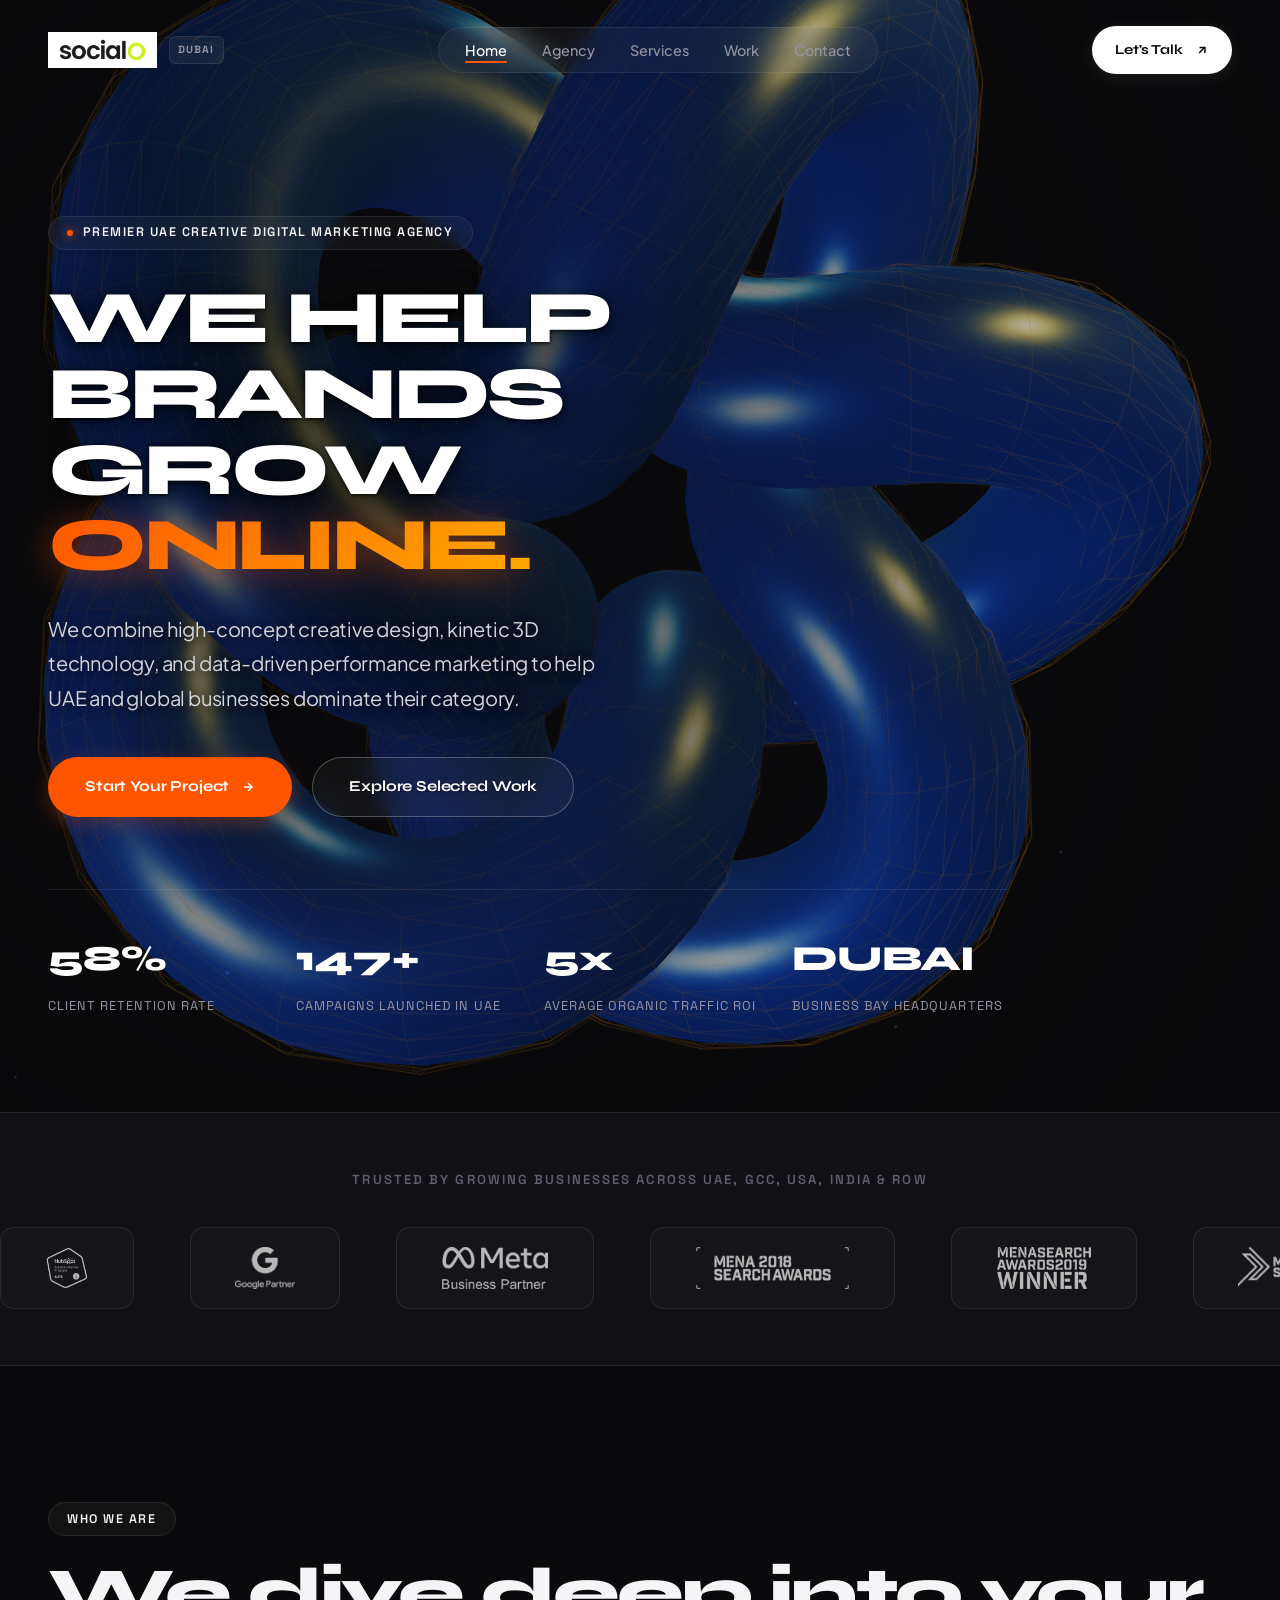
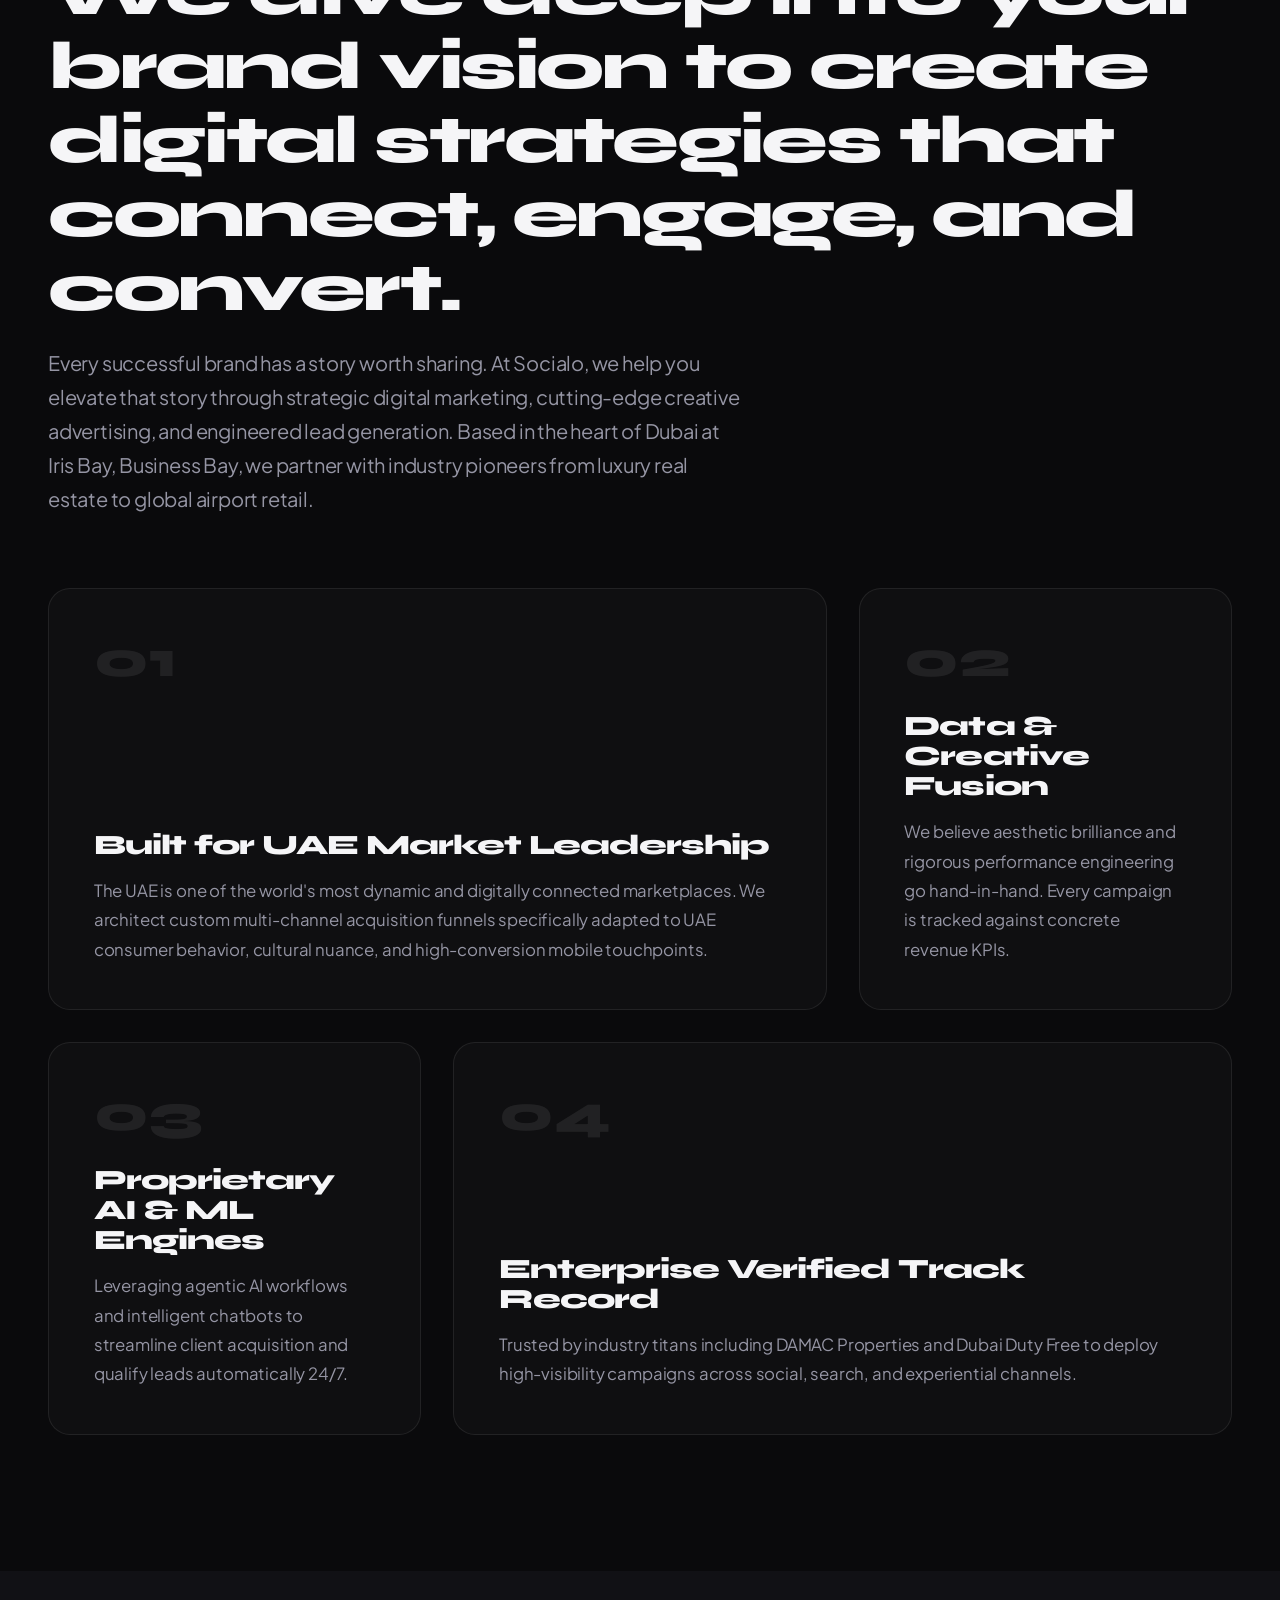
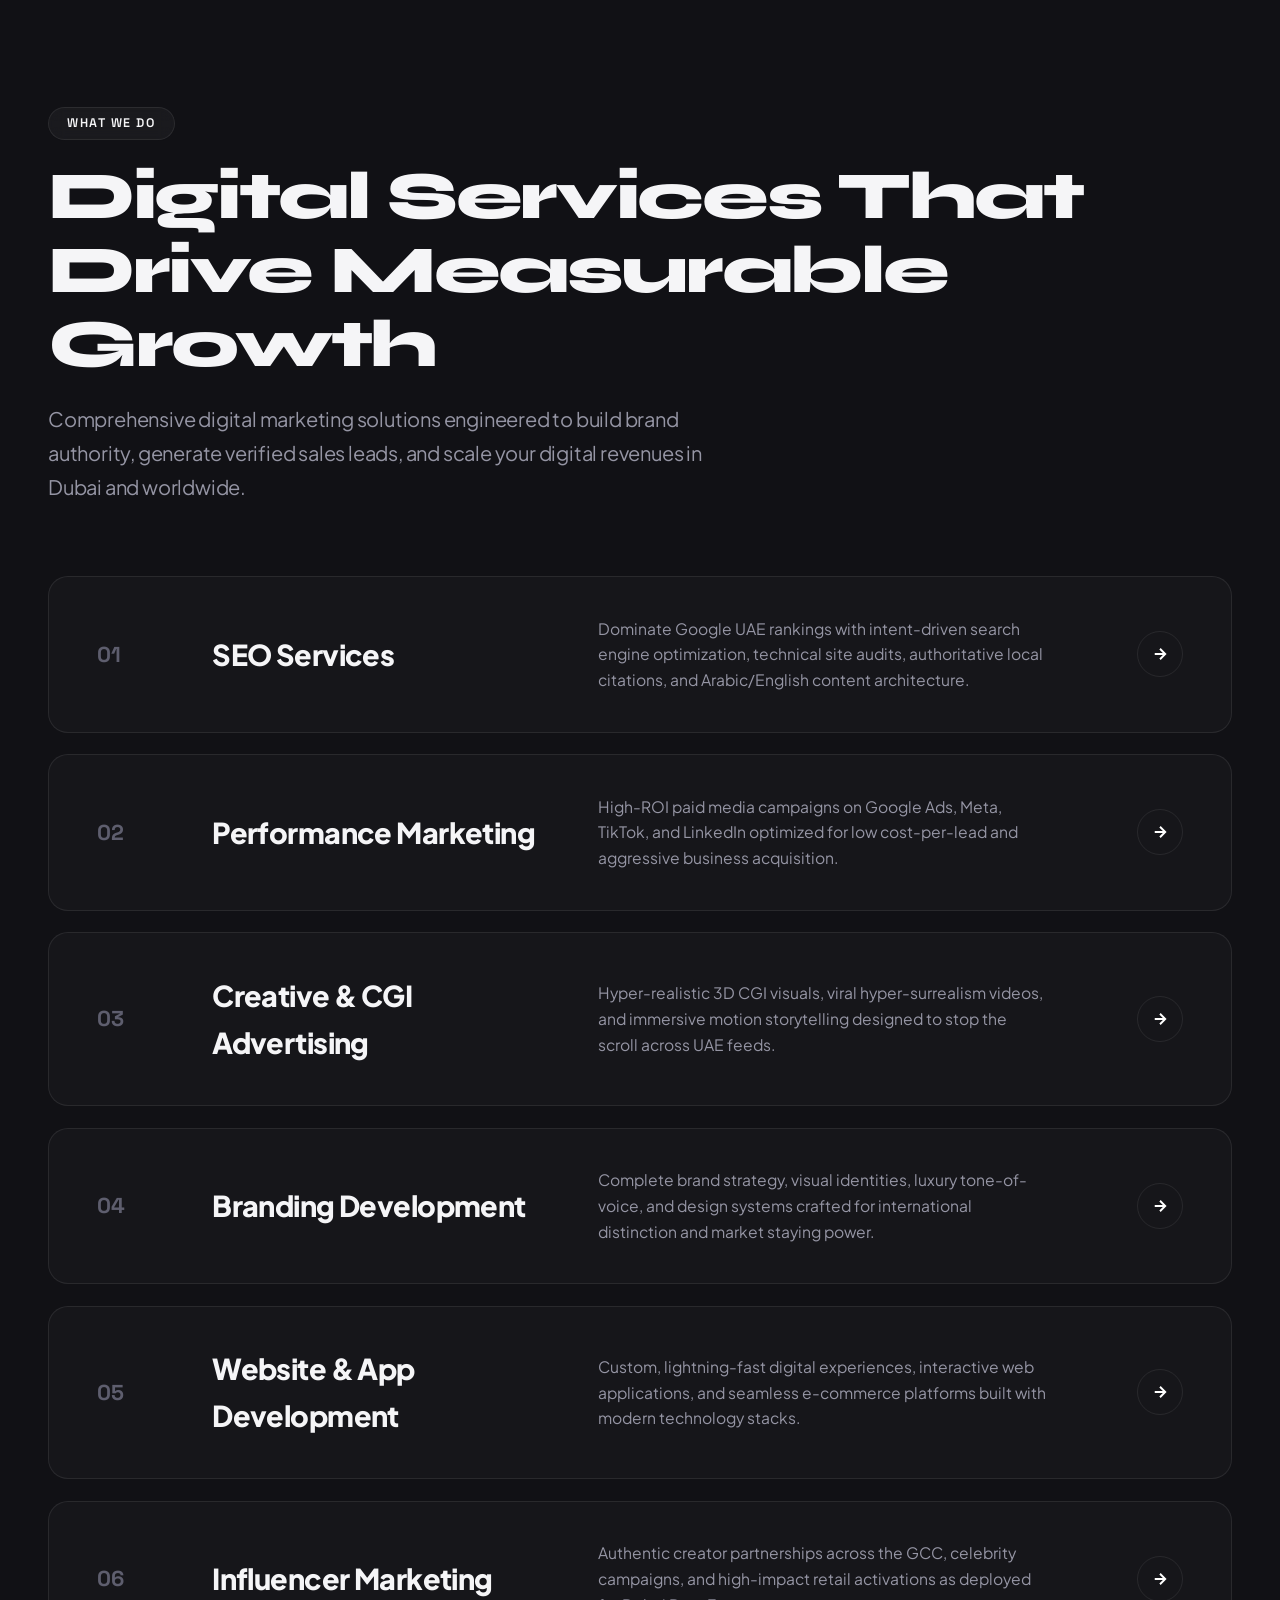
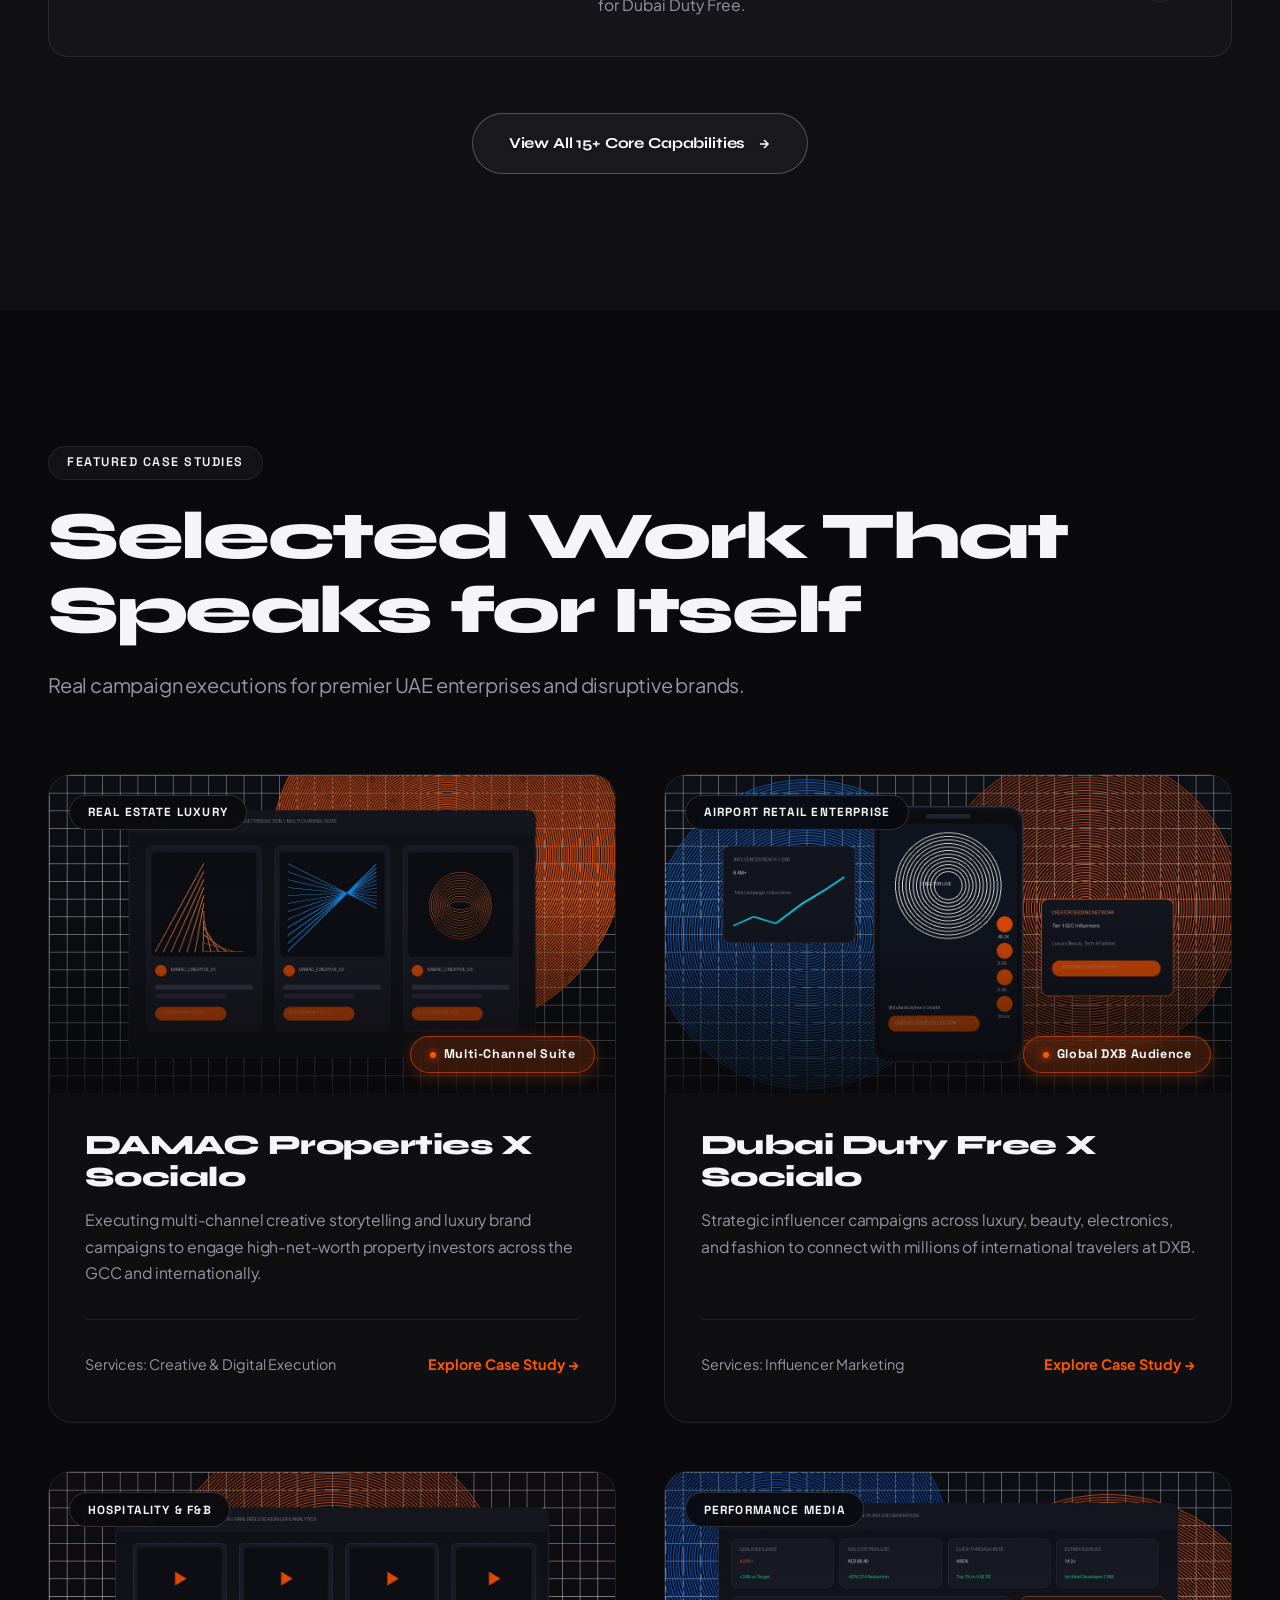
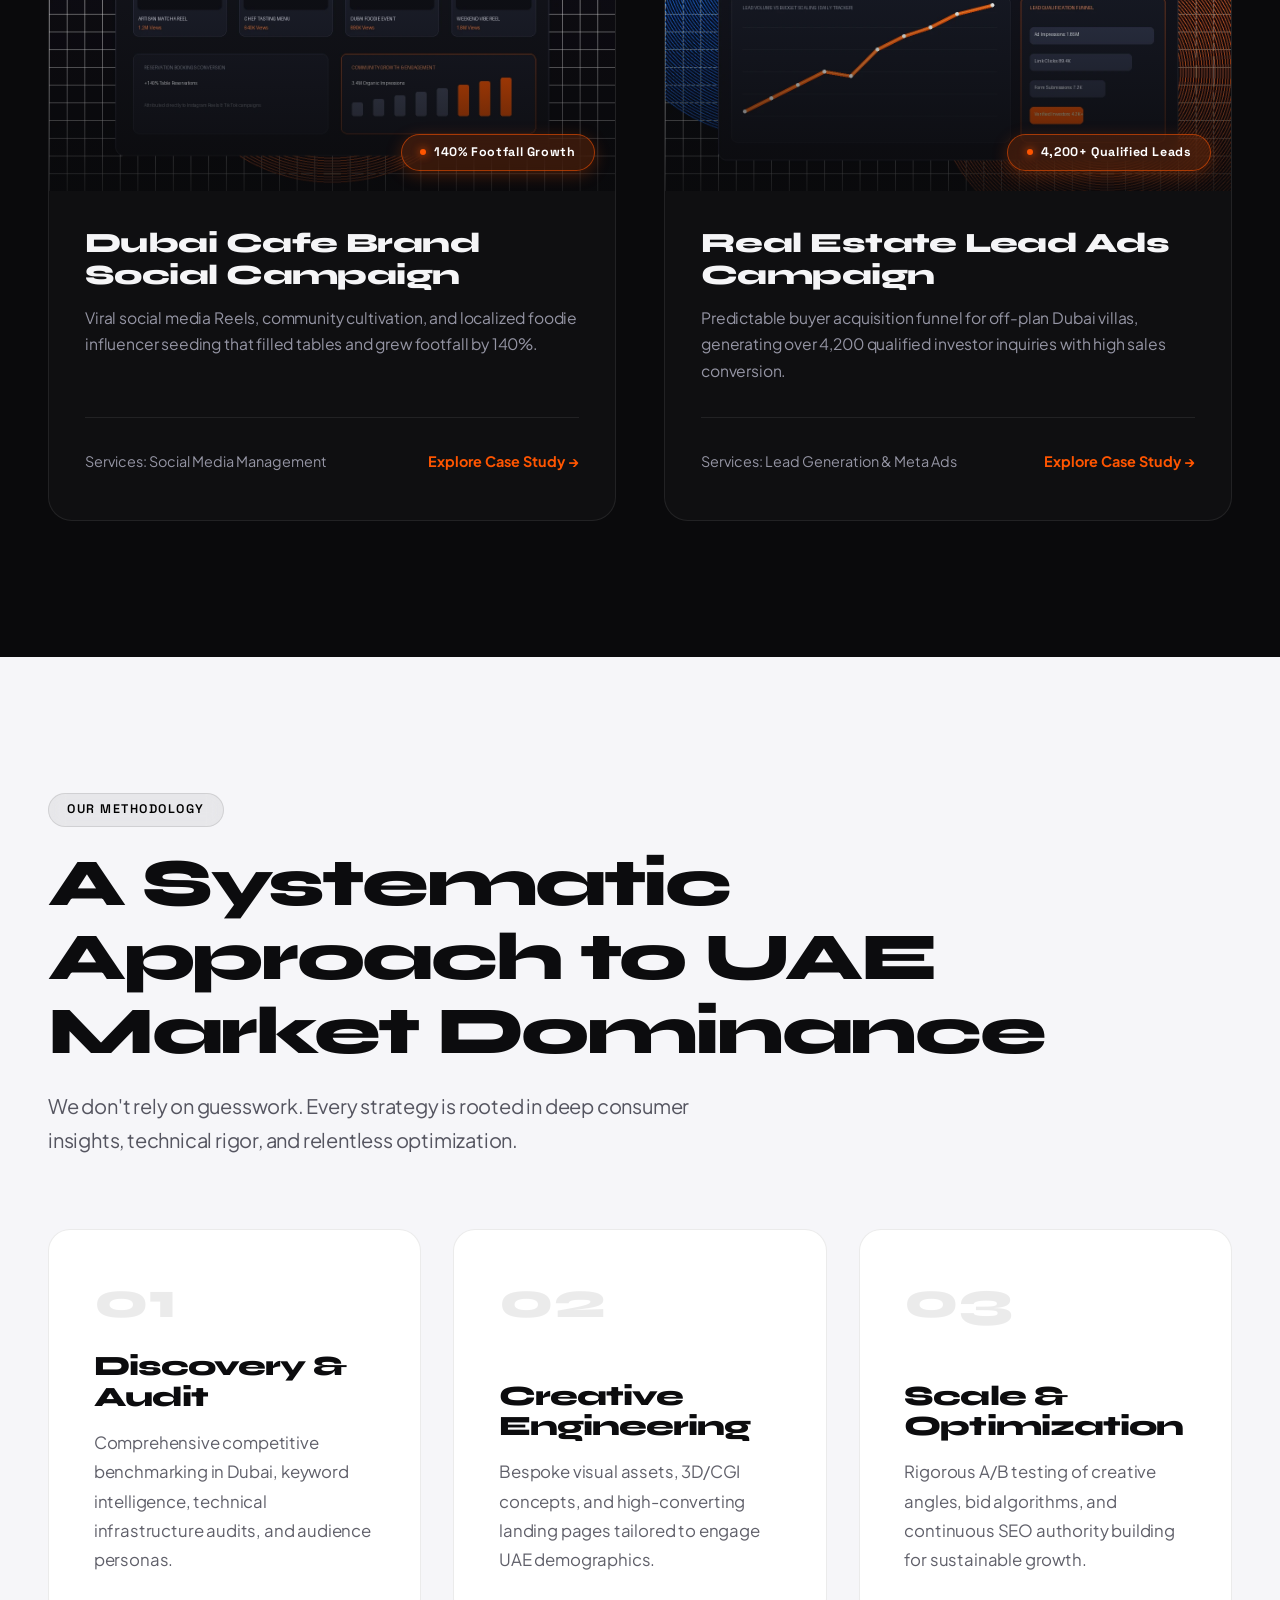
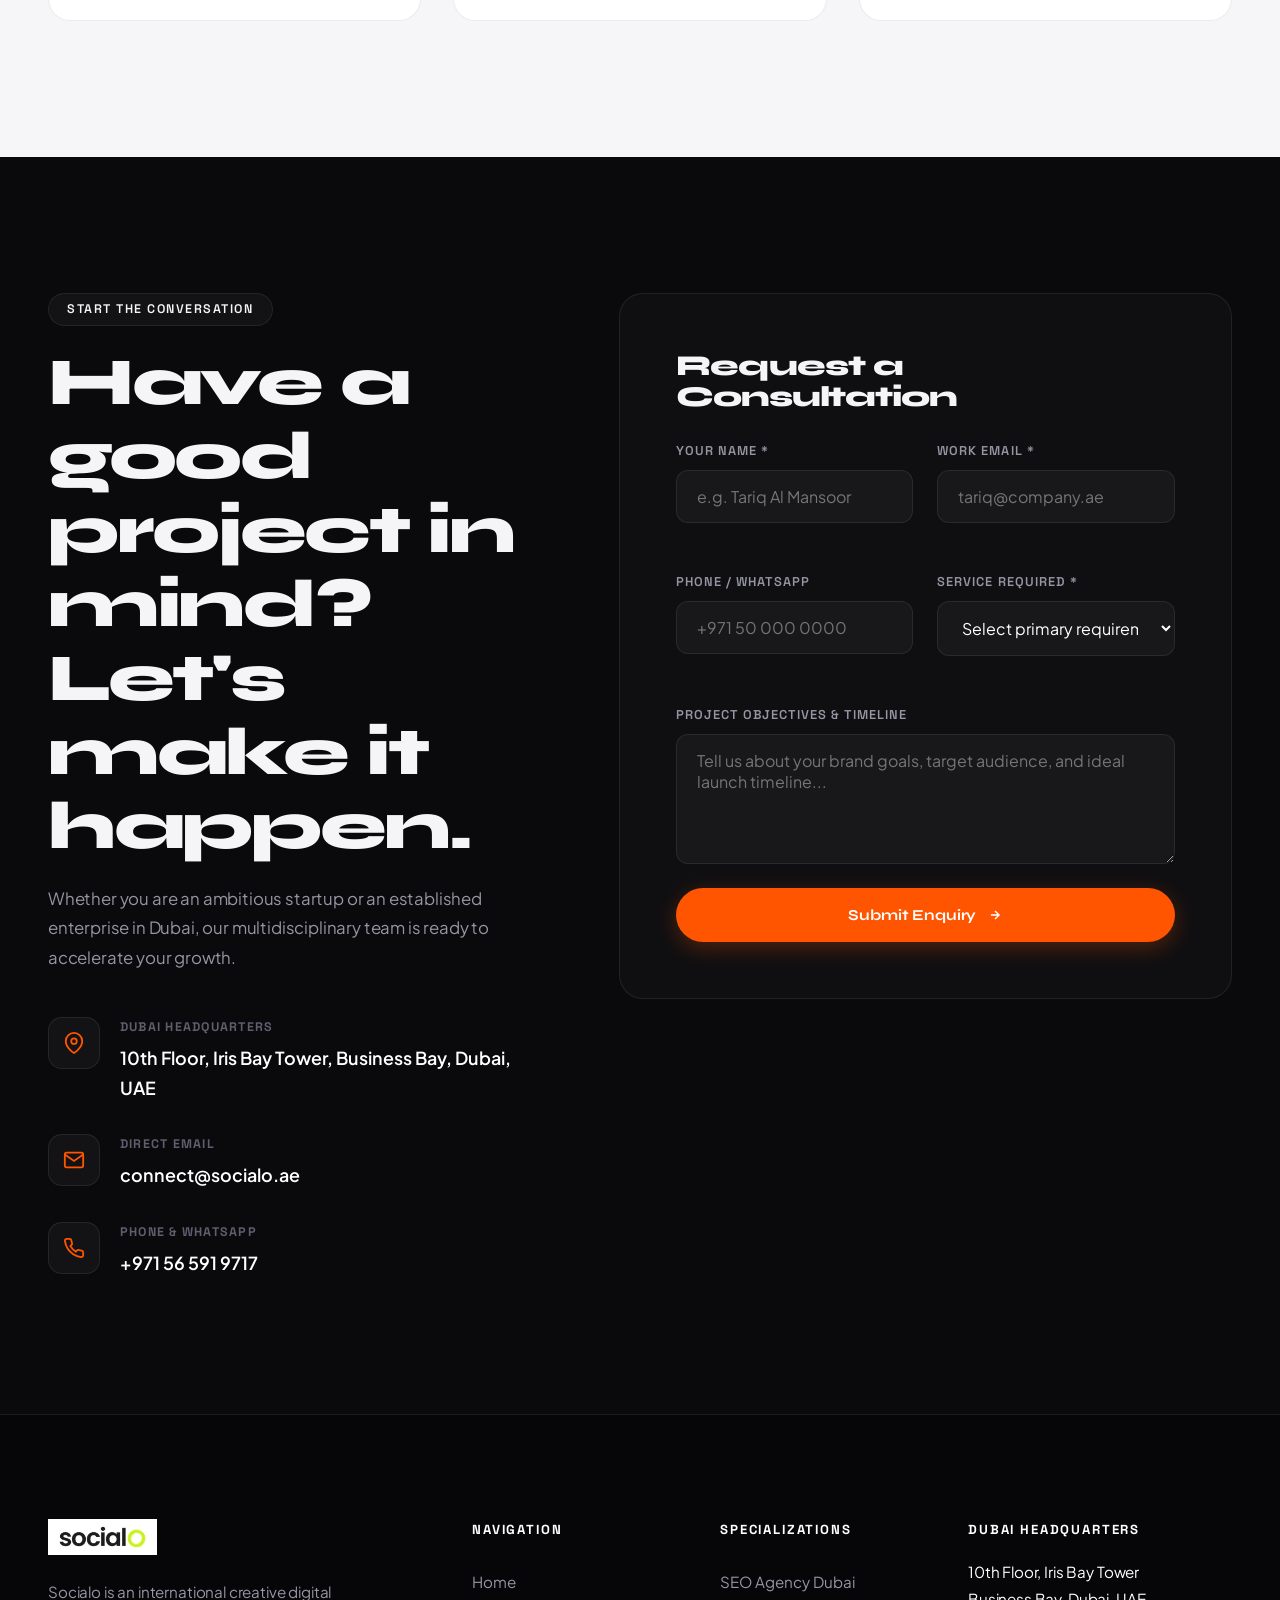
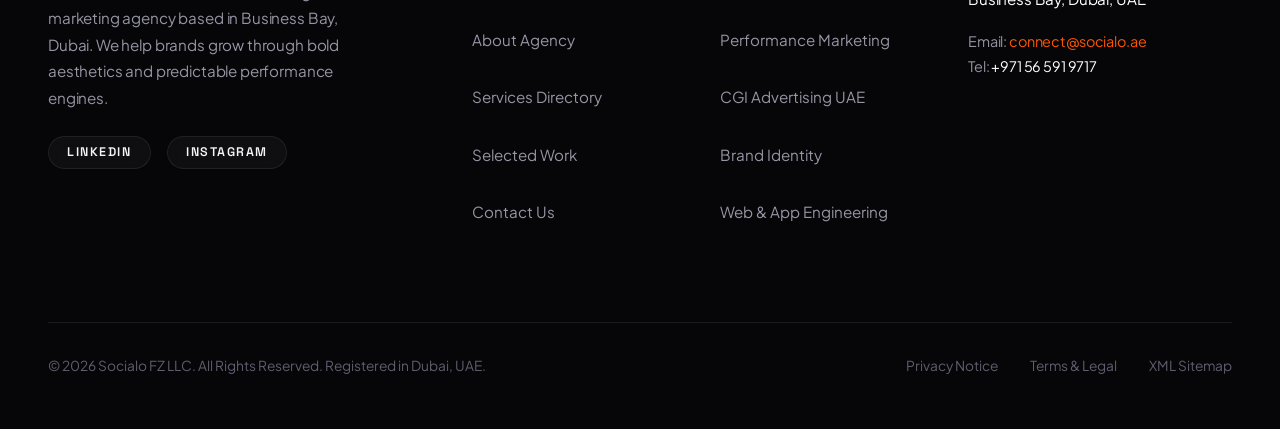
==== commit 56cb801c: "feat(mobile): complete mobile & tablet responsiveness, hamburger drawer, 100svh, and touch optimizat" ====
--- a/index.html
+++ b/index.html
@@ -2,7 +2,7 @@
 <html lang="en" dir="ltr">
 <head>
   <meta charset="UTF-8">
-  <meta name="viewport" content="width=device-width, initial-scale=1.0, maximum-scale=5.0">
+  <meta name="viewport" content="width=device-width, initial-scale=1">
   <title>Socialo – Premium Creative Digital Marketing Agency in Dubai, UAE</title>
   <meta name="description" content="Socialo is an award-winning creative digital marketing agency in Business Bay, Dubai. We deliver high-impact SEO, Performance Marketing, 3D/CGI, Branding, and Web Development across UAE & GCC.">
   <meta name="keywords" content="Digital Marketing Agency Dubai, SEO Agency Dubai, Performance Marketing UAE, Social Media Agency Dubai, Web Development Dubai, Creative Agency Dubai">
@@ -103,19 +103,33 @@
     </div>
   </header>
 
-  <!-- Mobile Drawer -->
-  <div class="mobile-drawer">
-    <ul class="mobile-nav-links">
-      <li><a href="index.html" class="active">Home</a></li>
-      <li><a href="about.html">Agency</a></li>
-      <li><a href="services.html">Services</a></li>
-      <li><a href="work.html">Work</a></li>
-      <li><a href="contact.html">Contact</a></li>
-    </ul>
-    <div style="margin-top: 3rem;">
-      <p style="font-size: 0.9rem; color: var(--text-dim); margin-bottom: 0.5rem;">HQ LOCATION</p>
-      <p style="color: #fff; font-weight: 600;">10th Floor Iris Bay, Business Bay, Dubai</p>
-      <p style="margin-top: 0.5rem;"><a href="mailto:connect@socialo.ae" style="color: var(--accent-orange);">connect@socialo.ae</a></p>
+
+
+    <!-- Mobile Drawer -->
+  <div class="mobile-drawer" id="mobileDrawer" aria-hidden="true">
+    <div class="mobile-drawer-inner">
+      <div class="mobile-drawer-header">
+        <span class="brand-logo">
+          <img src="images/socialo-logo.webp" alt="Socialo Logo" width="110" height="32">
+        </span>
+        <button class="drawer-close-btn" id="drawerCloseBtn" aria-label="Close navigation menu">&times;</button>
+      </div>
+      <ul class="mobile-nav-links">
+        <li><a href="index.html" class="active">Home</a></li>
+        <li><a href="about.html" class="">Agency</a></li>
+        <li><a href="services.html" class="">Services</a></li>
+        <li><a href="work.html" class="">Work</a></li>
+        <li><a href="contact.html" class="">Contact</a></li>
+      </ul>
+      <div class="mobile-drawer-footer">
+        <a href="contact.html" class="btn-pill btn-accent" style="width:100%; justify-content:center; margin-bottom:1.5rem;">
+          <span>Let's Talk</span>
+          <svg width="14" height="14" viewBox="0 0 24 24" fill="none" stroke="currentColor" stroke-width="2.5"><path d="M5 12h14M12 5l7 7-7 7"/></svg>
+        </a>
+        <p style="font-size:0.75rem; color:var(--text-dim); text-transform:uppercase; letter-spacing:0.1em; margin-bottom:0.35rem; font-family:var(--font-mono);">DUBAI HQ</p>
+        <p style="color:#fff; font-size:0.92rem; font-weight:600;">10th Floor Iris Bay, Business Bay</p>
+        <p style="margin-top:0.4rem;"><a href="mailto:connect@socialo.ae" style="color:var(--accent-orange); font-size:0.92rem;">connect@socialo.ae</a></p>
+      </div>
     </div>
   </div>
 
--- a/css/style.css
+++ b/css/style.css
@@ -73,6 +73,7 @@
   text-rendering: optimizeLegibility;
   scroll-behavior: auto; /* Handled smoothly by Lenis */
   overflow-x: hidden;
+  width: 100%;
 }
 
 body {
@@ -80,8 +81,14 @@
   color: var(--text-main);
   line-height: 1.65;
   overflow-x: hidden;
+  width: 100%;
   position: relative;
   min-height: 100vh;
+}
+
+img, video, iframe {
+  max-width: 100%;
+  height: auto;
 }
 
 /* Selection */
@@ -173,7 +180,6 @@
   }
 }
 
-/* Badge & Indicator Styles */
 .badge {
   display: inline-flex;
   align-items: center;
@@ -189,6 +195,18 @@
   border: 1px solid var(--border-subtle);
   color: var(--text-main);
   backdrop-filter: blur(8px);
+  max-width: 100%;
+  white-space: normal;
+  line-height: 1.4;
+  word-break: break-word;
+}
+
+@media (max-width: 600px) {
+  .badge {
+    font-size: 0.7rem;
+    padding: 0.35rem 0.85rem;
+    letter-spacing: 0.08em;
+  }
 }
 
 .badge-dot {
@@ -223,6 +241,15 @@
   border: 1px solid transparent;
   transition: all 0.35s var(--ease-out-expo);
   z-index: 1;
+  min-height: 48px;
+  -webkit-tap-highlight-color: transparent;
+}
+
+@media (max-width: 600px) {
+  .btn-pill {
+    padding: 0.9rem 1.6rem;
+    font-size: 0.92rem;
+  }
 }
 
 .btn-primary {
@@ -293,11 +320,13 @@
   display: flex;
   align-items: center;
   gap: 0.75rem;
+  flex-shrink: 0;
 }
 
 .brand-logo img {
-  height: 38px;
+  height: 36px;
   width: auto;
+  max-width: 130px;
   object-fit: contain;
 }
 
@@ -313,6 +342,12 @@
   letter-spacing: 0.1em;
 }
 
+@media (max-width: 480px) {
+  .brand-badge {
+    display: none;
+  }
+}
+
 .nav-links {
   display: flex;
   align-items: center;
@@ -351,7 +386,18 @@
 .nav-actions {
   display: flex;
   align-items: center;
-  gap: 1.25rem;
+  gap: 1rem;
+}
+
+.nav-actions .btn-pill {
+  padding: 0.75rem 1.4rem;
+  font-size: 0.86rem;
+}
+
+@media (max-width: 480px) {
+  .nav-actions .btn-pill {
+    display: none;
+  }
 }
 
 .burger-btn {
@@ -360,9 +406,14 @@
   border: none;
   color: #fff;
   cursor: pointer;
-  padding: 0.5rem;
+  padding: 0.65rem;
   flex-direction: column;
+  justify-content: center;
   gap: 6px;
+  min-width: 44px;
+  min-height: 44px;
+  border-radius: 8px;
+  -webkit-tap-highlight-color: transparent;
 }
 
 .burger-line {
@@ -370,6 +421,7 @@
   height: 2px;
   background: #fff;
   transition: transform 0.3s, opacity 0.3s;
+  border-radius: 2px;
 }
 
 @media (max-width: 992px) {
@@ -388,39 +440,90 @@
   left: 0;
   width: 100%;
   height: 100vh;
-  background: #0a0a0c;
-  z-index: 999;
+  height: 100svh;
+  background: #09090c;
+  z-index: 9999;
   display: flex;
   flex-direction: column;
-  justify-content: center;
-  padding: 3rem 2rem;
   opacity: 0;
   pointer-events: none;
-  transition: opacity 0.4s var(--ease-out-expo);
+  transition: opacity 0.35s var(--ease-out-expo), transform 0.35s var(--ease-out-expo);
+  transform: translateY(-8px);
+  overflow-y: auto;
+  -webkit-overflow-scrolling: touch;
 }
 
 .mobile-drawer.active {
   opacity: 1;
   pointer-events: auto;
+  transform: translateY(0);
+}
+
+.mobile-drawer-inner {
+  width: 100%;
+  max-width: 500px;
+  margin: 0 auto;
+  min-height: 100%;
+  display: flex;
+  flex-direction: column;
+  justify-content: space-between;
+  padding: 1.5rem 1.5rem 2.5rem;
+}
+
+.mobile-drawer-header {
+  display: flex;
+  align-items: center;
+  justify-content: space-between;
+  padding-bottom: 2rem;
+  border-bottom: 1px solid var(--border-subtle);
+}
+
+.drawer-close-btn {
+  background: rgba(255, 255, 255, 0.06);
+  border: 1px solid var(--border-subtle);
+  color: #fff;
+  font-size: 2rem;
+  line-height: 1;
+  width: 44px;
+  height: 44px;
+  border-radius: 50%;
+  display: flex;
+  align-items: center;
+  justify-content: center;
+  cursor: pointer;
+  -webkit-tap-highlight-color: transparent;
+}
+
+.drawer-close-btn:active {
+  background: rgba(255, 255, 255, 0.15);
 }
 
 .mobile-nav-links {
   list-style: none;
   display: flex;
   flex-direction: column;
-  gap: 1.5rem;
+  gap: 1.25rem;
+  padding: 2.5rem 0;
 }
 
 .mobile-nav-links a {
   font-family: var(--font-display);
-  font-size: 2.4rem;
+  font-size: clamp(1.8rem, 7vw, 2.4rem);
   font-weight: 800;
-  color: var(--text-muted);
+  color: #9595a4;
   transition: color 0.3s;
+  display: inline-block;
+  padding: 0.25rem 0;
+  min-height: 44px;
 }
 
 .mobile-nav-links a:hover, .mobile-nav-links a.active {
   color: #ffffff;
+}
+
+.mobile-drawer-footer {
+  padding-top: 1.5rem;
+  border-top: 1px solid var(--border-subtle);
 }
 
 /* 3D Canvas Container */
@@ -445,6 +548,7 @@
 .hero-section {
   position: relative;
   min-height: 100vh;
+  min-height: 100svh;
   padding-top: 13.5rem;
   padding-bottom: 6rem;
   display: flex;
@@ -455,14 +559,15 @@
 
 @media (max-width: 992px) {
   .hero-section {
-    padding-top: 11.5rem;
-    padding-bottom: 4.5rem;
+    padding-top: 10.5rem;
+    padding-bottom: 4rem;
+    min-height: auto;
   }
 }
 
 @media (max-width: 600px) {
   .hero-section {
-    padding-top: 9.5rem;
+    padding-top: 7.5rem;
     padding-bottom: 3.5rem;
   }
 }
@@ -481,7 +586,7 @@
 
 @media (max-width: 992px) {
   .hero-overlay {
-    background: radial-gradient(circle at 50% 45%, rgba(10, 10, 12, 0.82) 0%, rgba(10, 10, 12, 0.5) 60%, rgba(10, 10, 12, 0.2) 100%);
+    background: linear-gradient(180deg, rgba(10, 10, 12, 0.95) 0%, rgba(10, 10, 12, 0.82) 40%, rgba(10, 10, 12, 0.88) 100%);
   }
 }
 
@@ -505,6 +610,15 @@
   text-transform: uppercase;
   color: #ffffff;
   text-shadow: 0 4px 28px rgba(0, 0, 0, 0.8), 0 1px 4px rgba(0, 0, 0, 0.9);
+  word-break: break-word;
+}
+
+@media (max-width: 600px) {
+  .hero-title {
+    font-size: clamp(2rem, 9.2vw, 3.2rem);
+    line-height: 1.05;
+    margin: 1.2rem 0 1.4rem;
+  }
 }
 
 .hero-title .accent-word {
@@ -517,7 +631,7 @@
 }
 
 .hero-subtitle {
-  font-size: clamp(1.1rem, 1.8vw, 1.25rem);
+  font-size: clamp(1.05rem, 1.8vw, 1.25rem);
   font-weight: 400;
   max-width: 560px;
   margin-bottom: 2.6rem;
@@ -526,12 +640,32 @@
   text-shadow: 0 2px 12px rgba(0, 0, 0, 0.7);
 }
 
+@media (max-width: 600px) {
+  .hero-subtitle {
+    font-size: 1rem;
+    line-height: 1.65;
+    margin-bottom: 2rem;
+  }
+}
+
 .hero-cta-group {
   display: flex;
   align-items: center;
   flex-wrap: wrap;
   gap: 1.25rem;
   margin-bottom: 4.5rem;
+}
+
+@media (max-width: 600px) {
+  .hero-cta-group {
+    flex-direction: column;
+    align-items: stretch;
+    gap: 0.9rem;
+    margin-bottom: 3rem;
+  }
+  .hero-cta-group .btn-pill {
+    width: 100%;
+  }
 }
 
 .hero-meta-row {
@@ -546,6 +680,14 @@
   .hero-meta-row {
     grid-template-columns: repeat(2, 1fr);
     gap: 1.75rem;
+    padding-top: 2rem;
+  }
+}
+
+@media (max-width: 480px) {
+  .hero-meta-row {
+    grid-template-columns: 1fr;
+    gap: 1.25rem;
   }
 }
 
@@ -642,7 +784,7 @@
 
 @media (max-width: 768px) {
   .section-py {
-    padding: 5.5rem 0;
+    padding: 3.75rem 0;
   }
 }
 
@@ -650,15 +792,22 @@
   margin-bottom: 4.5rem;
 }
 
+@media (max-width: 768px) {
+  .section-head {
+    margin-bottom: 2.5rem;
+  }
+}
+
 .section-title {
-  font-size: clamp(2.4rem, 4.8vw, 4.2rem);
-  margin-top: 1.35rem;
-  margin-bottom: 1.5rem;
-  line-height: 1.08;
+  font-size: clamp(2rem, 5.5vw, 4.2rem);
+  margin-top: 1.25rem;
+  margin-bottom: 1.25rem;
+  line-height: 1.1;
+  word-break: break-word;
 }
 
 .section-lead {
-  font-size: clamp(1.08rem, 1.7vw, 1.28rem);
+  font-size: clamp(1rem, 2.2vw, 1.25rem);
   max-width: 700px;
   line-height: 1.7;
 }
@@ -683,6 +832,7 @@
   cursor: pointer;
   transition: all 0.4s var(--ease-out-expo);
   overflow: hidden;
+  min-height: 44px;
 }
 
 .service-row-item::before {
@@ -697,14 +847,21 @@
   transition: opacity 0.3s;
 }
 
-.service-row-item:hover {
-  background: var(--bg-card-hover);
-  border-color: var(--border-active);
-  transform: translateX(8px);
-}
-
-.service-row-item:hover::before {
-  opacity: 1;
+@media (hover: hover) {
+  .service-row-item:hover {
+    background: var(--bg-card-hover);
+    border-color: var(--border-active);
+    transform: translateX(8px);
+  }
+  .service-row-item:hover::before {
+    opacity: 1;
+  }
+  .service-row-item:hover .action-arrow-circle {
+    background: #ffffff;
+    color: #000;
+    border-color: #ffffff;
+    transform: rotate(-45deg);
+  }
 }
 
 .service-index {
@@ -743,21 +900,18 @@
   transition: all 0.35s var(--ease-out-expo);
 }
 
-.service-row-item:hover .action-arrow-circle {
-  background: #ffffff;
-  color: #000;
-  border-color: #ffffff;
-  transform: rotate(-45deg);
-}
-
 @media (max-width: 992px) {
   .service-row-item {
     grid-template-columns: 1fr;
-    padding: 2rem;
-    gap: 1.25rem;
-  }
-  .service-row-item:hover {
-    transform: none;
+    padding: 1.8rem;
+    gap: 1rem;
+    border-radius: 16px;
+  }
+  .service-name {
+    font-size: 1.45rem;
+  }
+  .service-action {
+    display: none;
   }
 }
 
@@ -788,10 +942,18 @@
   height: 100%;
 }
 
-.work-card:hover {
-  border-color: rgba(255, 85, 0, 0.45);
-  transform: translateY(-8px);
-  box-shadow: 0 20px 45px rgba(255, 85, 0, 0.15), 0 10px 30px rgba(0, 0, 0, 0.6);
+@media (hover: hover) {
+  .work-card:hover {
+    border-color: rgba(255, 85, 0, 0.45);
+    transform: translateY(-8px);
+    box-shadow: 0 20px 45px rgba(255, 85, 0, 0.15), 0 10px 30px rgba(0, 0, 0, 0.6);
+  }
+  .work-card:hover .work-card-media img {
+    transform: scale(1.04);
+  }
+  .work-card:hover .work-card-cta {
+    transform: translateX(4px);
+  }
 }
 
 .work-card-media {
@@ -809,10 +971,6 @@
   object-position: center;
   display: block;
   transition: transform 0.8s var(--ease-out-expo);
-}
-
-.work-card:hover .work-card-media img {
-  transform: scale(1.04);
 }
 
 /* Dark gradient overlay so badges & text stay pristine */
@@ -876,6 +1034,36 @@
   box-shadow: 0 0 8px var(--accent-orange);
 }
 
+@media (max-width: 600px) {
+  .work-card {
+    border-radius: 18px;
+  }
+  .work-card-badge {
+    top: 0.9rem;
+    left: 0.9rem;
+    font-size: 0.68rem;
+    padding: 0.35rem 0.85rem;
+  }
+  .work-card-result {
+    bottom: 0.9rem;
+    right: 0.9rem;
+    font-size: 0.7rem;
+    padding: 0.35rem 0.85rem;
+  }
+  .work-card-body {
+    padding: 1.5rem !important;
+  }
+  .work-card-title {
+    font-size: 1.35rem !important;
+  }
+  .work-card-meta {
+    flex-direction: column;
+    align-items: flex-start;
+    gap: 0.75rem;
+    font-size: 0.82rem;
+  }
+}
+
 .work-card-body {
   padding: 2.25rem;
   display: flex;
@@ -888,6 +1076,7 @@
   margin-bottom: 0.85rem;
   letter-spacing: -0.02em;
   line-height: 1.15;
+  word-break: break-word;
 }
 
 .work-card-desc {
@@ -916,10 +1105,7 @@
   align-items: center;
   gap: 0.4rem;
   transition: transform 0.3s;
-}
-
-.work-card:hover .work-card-cta {
-  transform: translateX(4px);
+  min-height: 44px;
 }
 
 /* Bento Grid */
@@ -948,10 +1134,26 @@
   transition: all 0.4s var(--ease-out-expo);
 }
 
-.bento-card:hover {
-  background: var(--bg-card-hover);
-  border-color: var(--border-active);
-  transform: translateY(-4px);
+@media (hover: hover) {
+  .bento-card:hover {
+    background: var(--bg-card-hover);
+    border-color: var(--border-active);
+    transform: translateY(-4px);
+  }
+}
+
+@media (max-width: 600px) {
+  .bento-card {
+    padding: 1.8rem;
+    border-radius: 16px;
+  }
+  .bento-card-num {
+    font-size: 2.4rem !important;
+    margin-bottom: 1rem !important;
+  }
+  .bento-card h3 {
+    font-size: 1.35rem !important;
+  }
 }
 
 .bento-col-2 {
@@ -1044,7 +1246,8 @@
 
 @media (max-width: 768px) {
   .form-card {
-    padding: 2rem;
+    padding: 1.6rem;
+    border-radius: 18px;
   }
 }
 
@@ -1058,6 +1261,8 @@
 @media (max-width: 600px) {
   .form-group-row {
     grid-template-columns: 1fr;
+    gap: 0;
+    margin-bottom: 0;
   }
 }
 
@@ -1082,12 +1287,13 @@
   background: rgba(255, 255, 255, 0.04);
   border: 1px solid var(--border-subtle);
   border-radius: 12px;
-  padding: 1rem 1.25rem;
+  padding: 0.95rem 1.25rem;
   color: #ffffff;
   font-family: var(--font-body);
-  font-size: 1rem;
+  font-size: 16px; /* Prevents iOS auto-zoom */
   transition: all 0.3s;
   outline: none;
+  min-height: 48px;
 }
 
 .form-input:focus, .form-textarea:focus, .form-select:focus {
@@ -1137,6 +1343,12 @@
   overflow: hidden;
 }
 
+@media (max-width: 768px) {
+  .site-footer {
+    padding: 3.5rem 0 2.5rem;
+  }
+}
+
 .footer-top {
   display: grid;
   grid-template-columns: 2fr 1fr 1fr 1.5fr;
@@ -1147,13 +1359,16 @@
 @media (max-width: 992px) {
   .footer-top {
     grid-template-columns: 1fr 1fr;
-    gap: 3.5rem;
+    gap: 3rem;
+    margin-bottom: 3.5rem;
   }
 }
 
 @media (max-width: 600px) {
   .footer-top {
     grid-template-columns: 1fr;
+    gap: 2.2rem;
+    margin-bottom: 2.8rem;
   }
 }
 
@@ -1164,32 +1379,36 @@
   text-transform: uppercase;
   letter-spacing: 0.14em;
   color: #ffffff;
-  margin-bottom: 1.6rem;
+  margin-bottom: 1.2rem;
 }
 
 .footer-links {
   list-style: none;
   display: flex;
   flex-direction: column;
-  gap: 0.9rem;
+  gap: 0.85rem;
 }
 
 .footer-links a {
   font-size: 0.95rem;
   color: var(--text-muted);
-}
-
-.footer-links a:hover {
-  color: #ffffff;
-  transform: translateX(4px);
-  display: inline-block;
+  min-height: 44px;
+  display: inline-flex;
+  align-items: center;
+}
+
+@media (hover: hover) {
+  .footer-links a:hover {
+    color: #ffffff;
+    transform: translateX(4px);
+  }
 }
 
 .footer-bottom {
   display: flex;
   align-items: center;
   justify-content: space-between;
-  padding-top: 2.5rem;
+  padding-top: 2rem;
   border-top: 1px solid var(--border-subtle);
   font-size: 0.86rem;
   color: var(--text-dim);
@@ -1200,6 +1419,67 @@
     flex-direction: column;
     gap: 1.25rem;
     text-align: center;
+    padding-top: 1.75rem;
+  }
+}
+
+/* Page Banner Hero Images */
+.page-banner-wrap {
+  width: 100%;
+  border-radius: 24px;
+  overflow: hidden;
+  border: 1px solid var(--border-subtle);
+  background: var(--bg-card);
+}
+
+.page-banner-img {
+  width: 100%;
+  height: 500px;
+  object-fit: cover;
+  object-position: center;
+  display: block;
+}
+
+@media (max-width: 992px) {
+  .page-banner-img {
+    height: 360px;
+  }
+}
+
+@media (max-width: 600px) {
+  .page-banner-wrap {
+    border-radius: 16px;
+    margin: 2.5rem 0 !important;
+  }
+  .page-banner-img {
+    height: 220px;
+  }
+}
+
+/* Detail page content layout */
+.detail-layout-grid {
+  display: grid;
+  grid-template-columns: 2fr 1fr;
+  gap: 4rem;
+  margin-top: 4rem;
+  align-items: flex-start;
+}
+
+@media (max-width: 992px) {
+  .detail-layout-grid {
+    grid-template-columns: 1fr;
+    gap: 3rem;
+    margin-top: 2.5rem;
+  }
+}
+
+.two-col-bento {
+  grid-template-columns: 1fr 1fr;
+}
+
+@media (max-width: 768px) {
+  .two-col-bento {
+    grid-template-columns: 1fr !important;
   }
 }
 
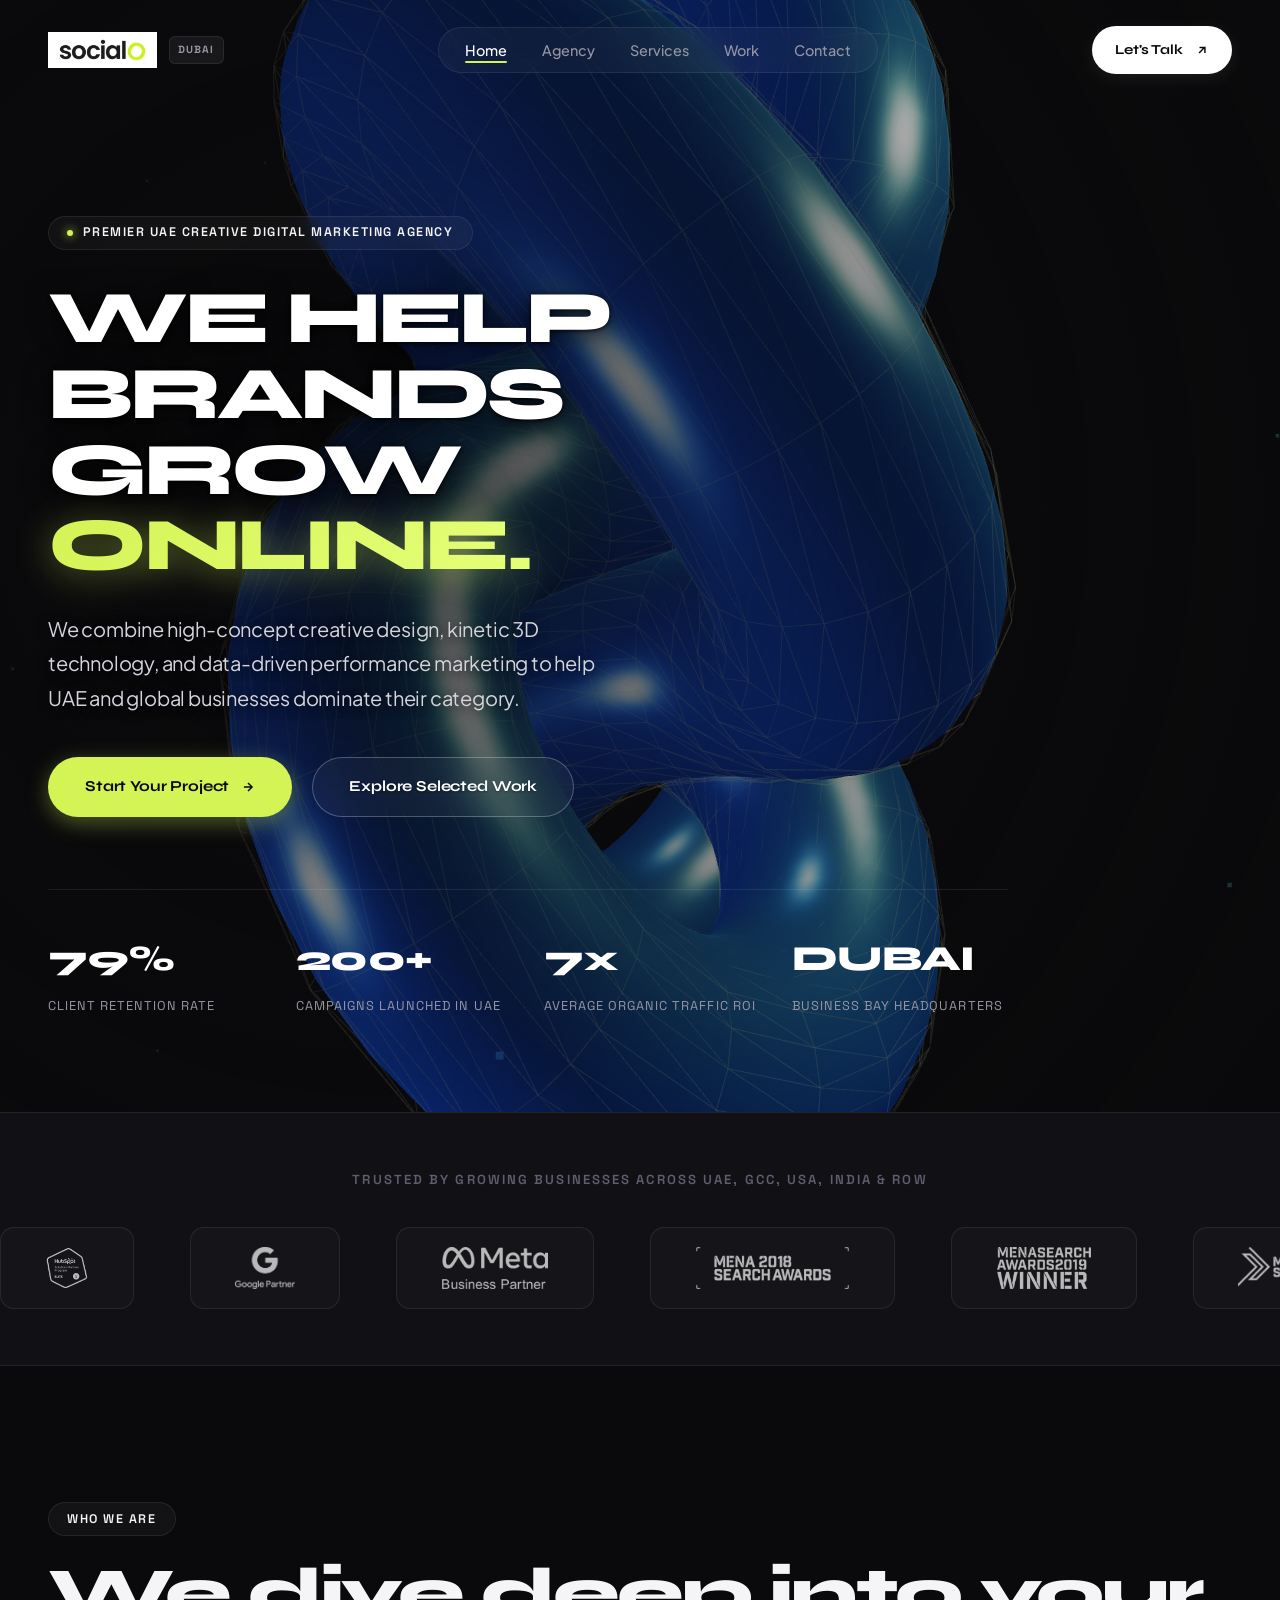
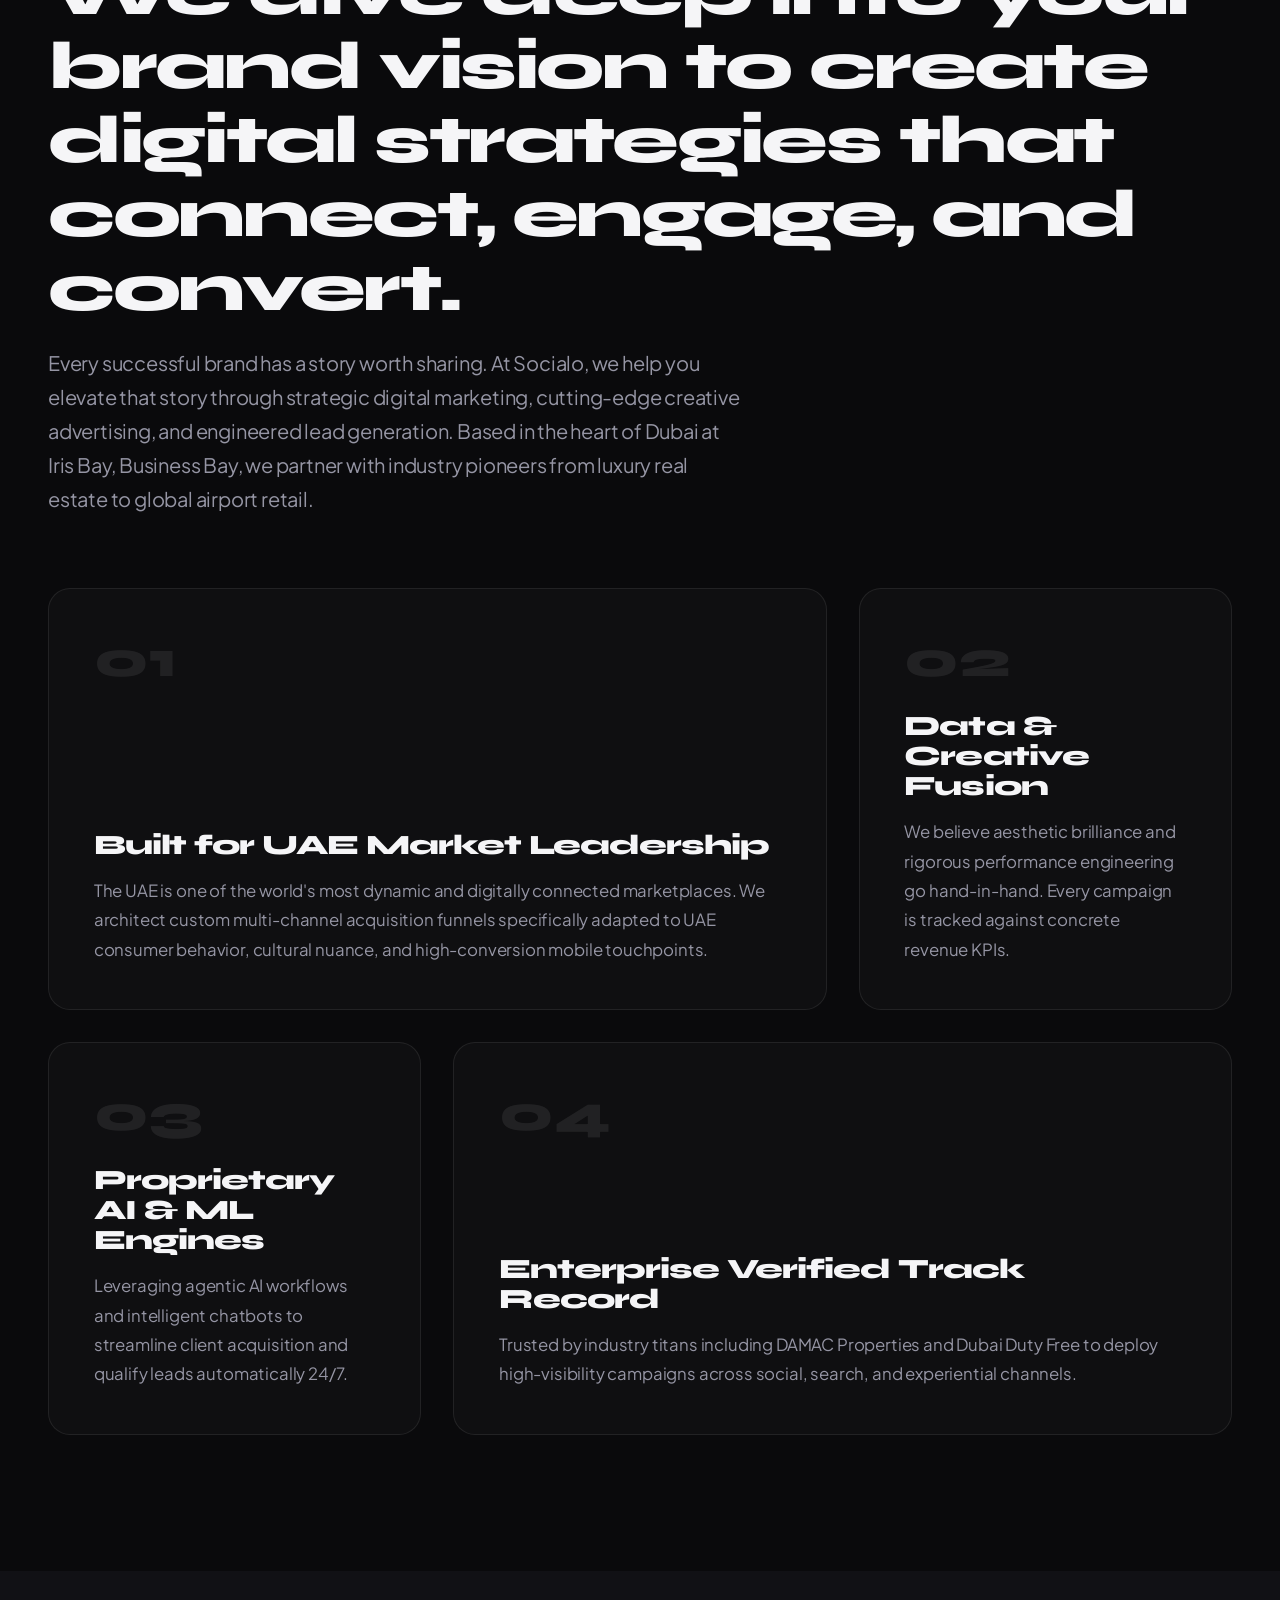
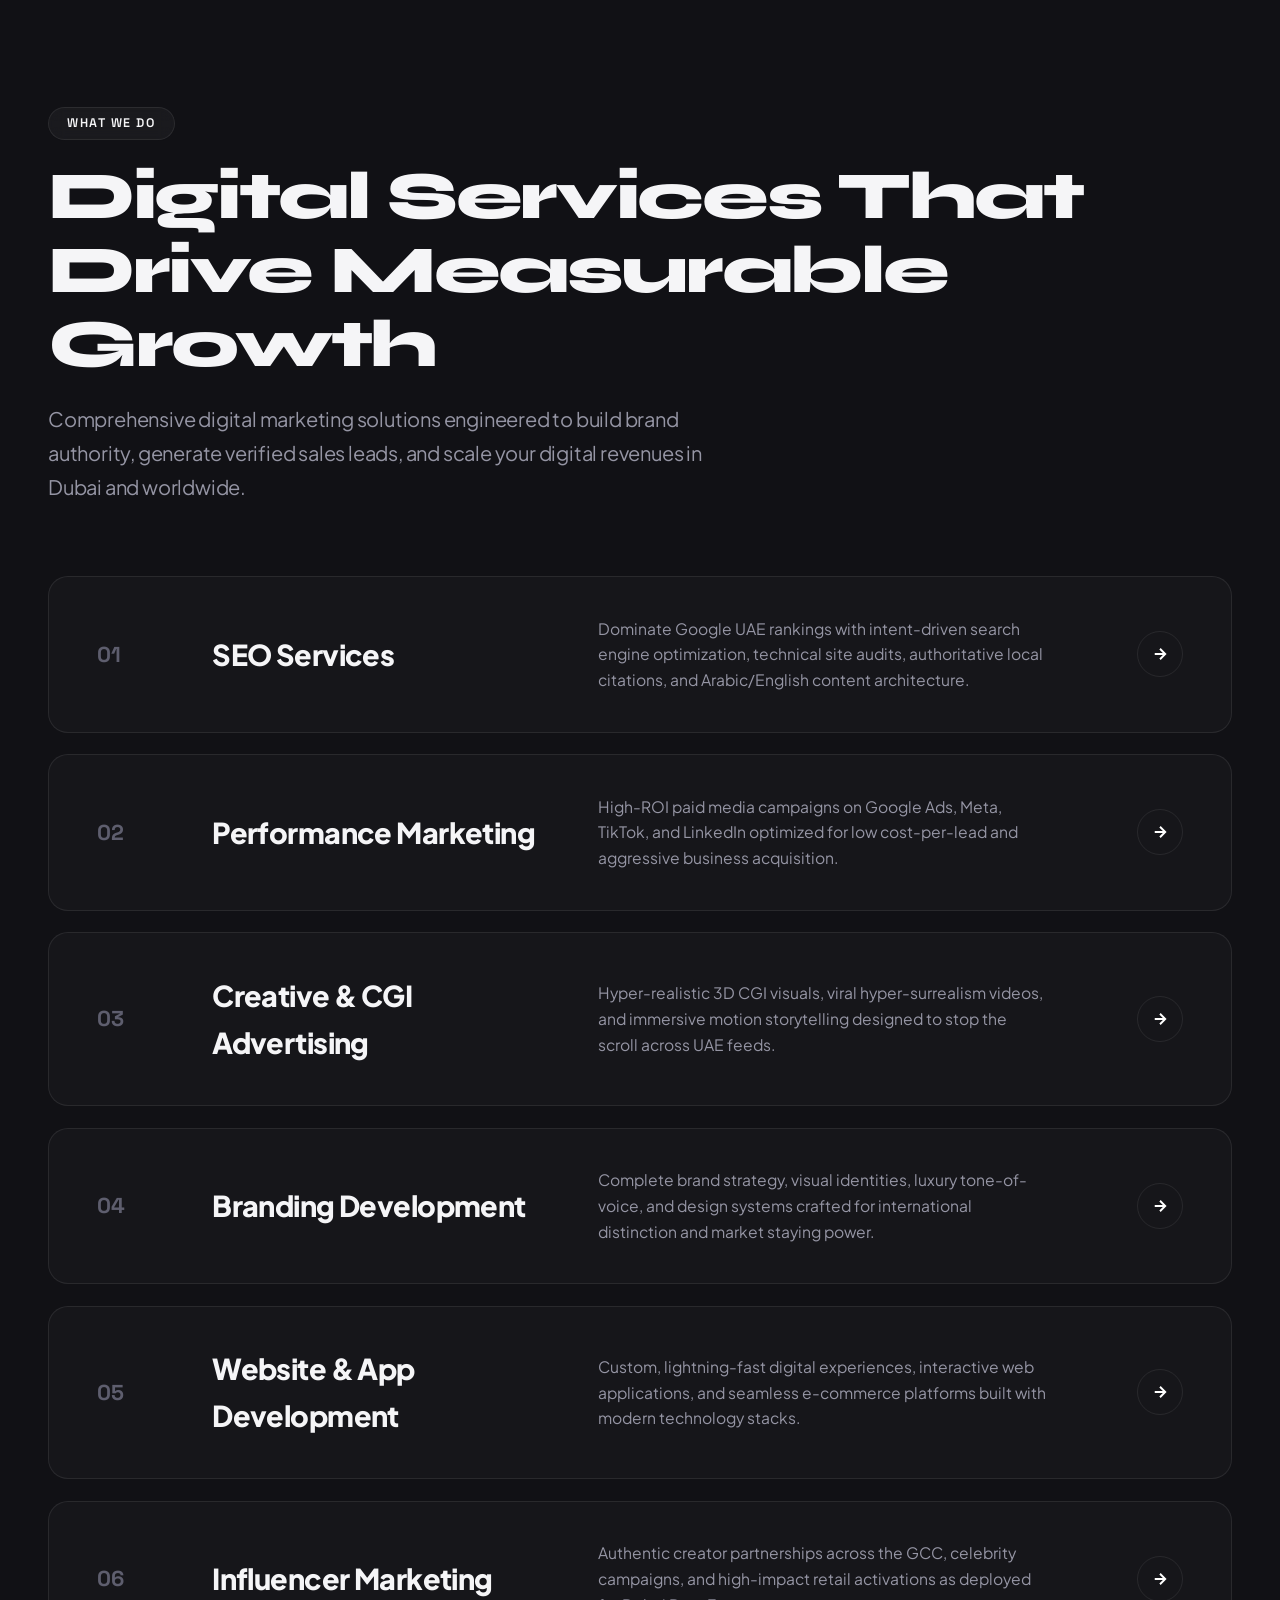
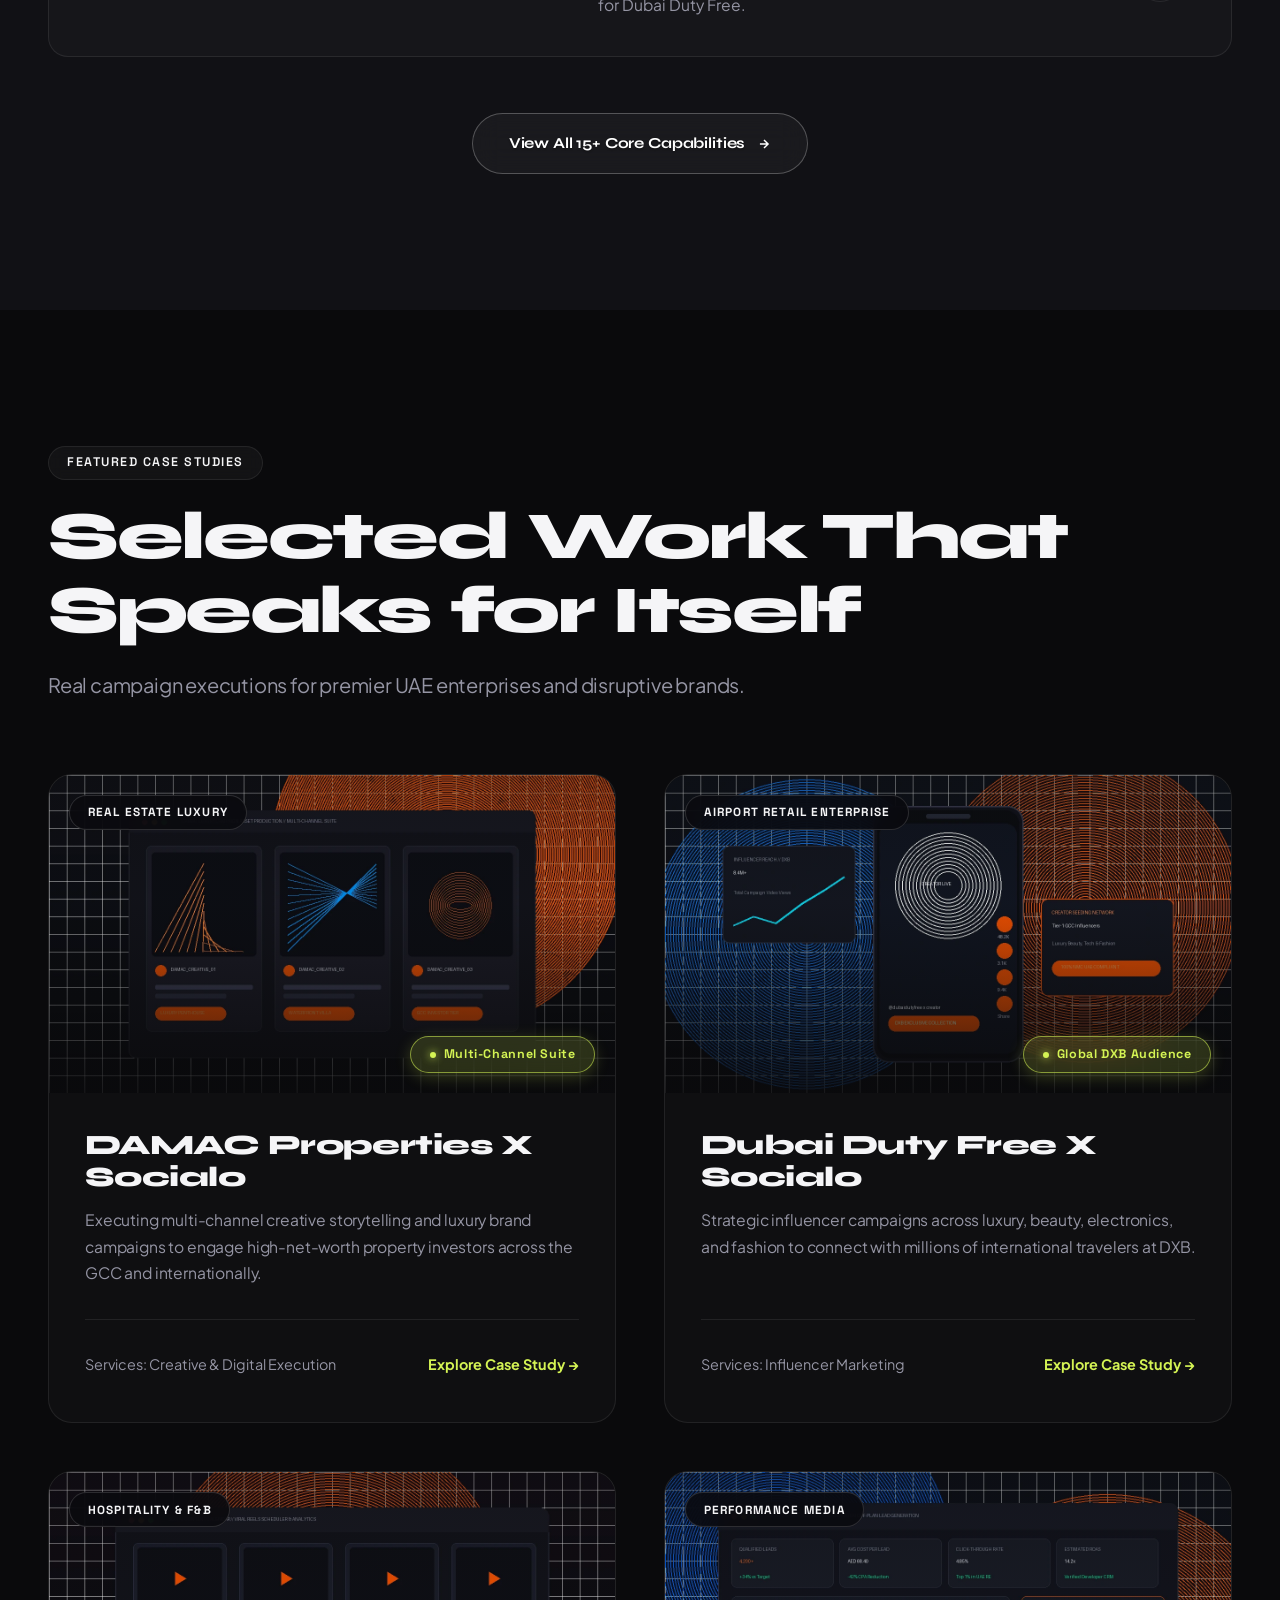
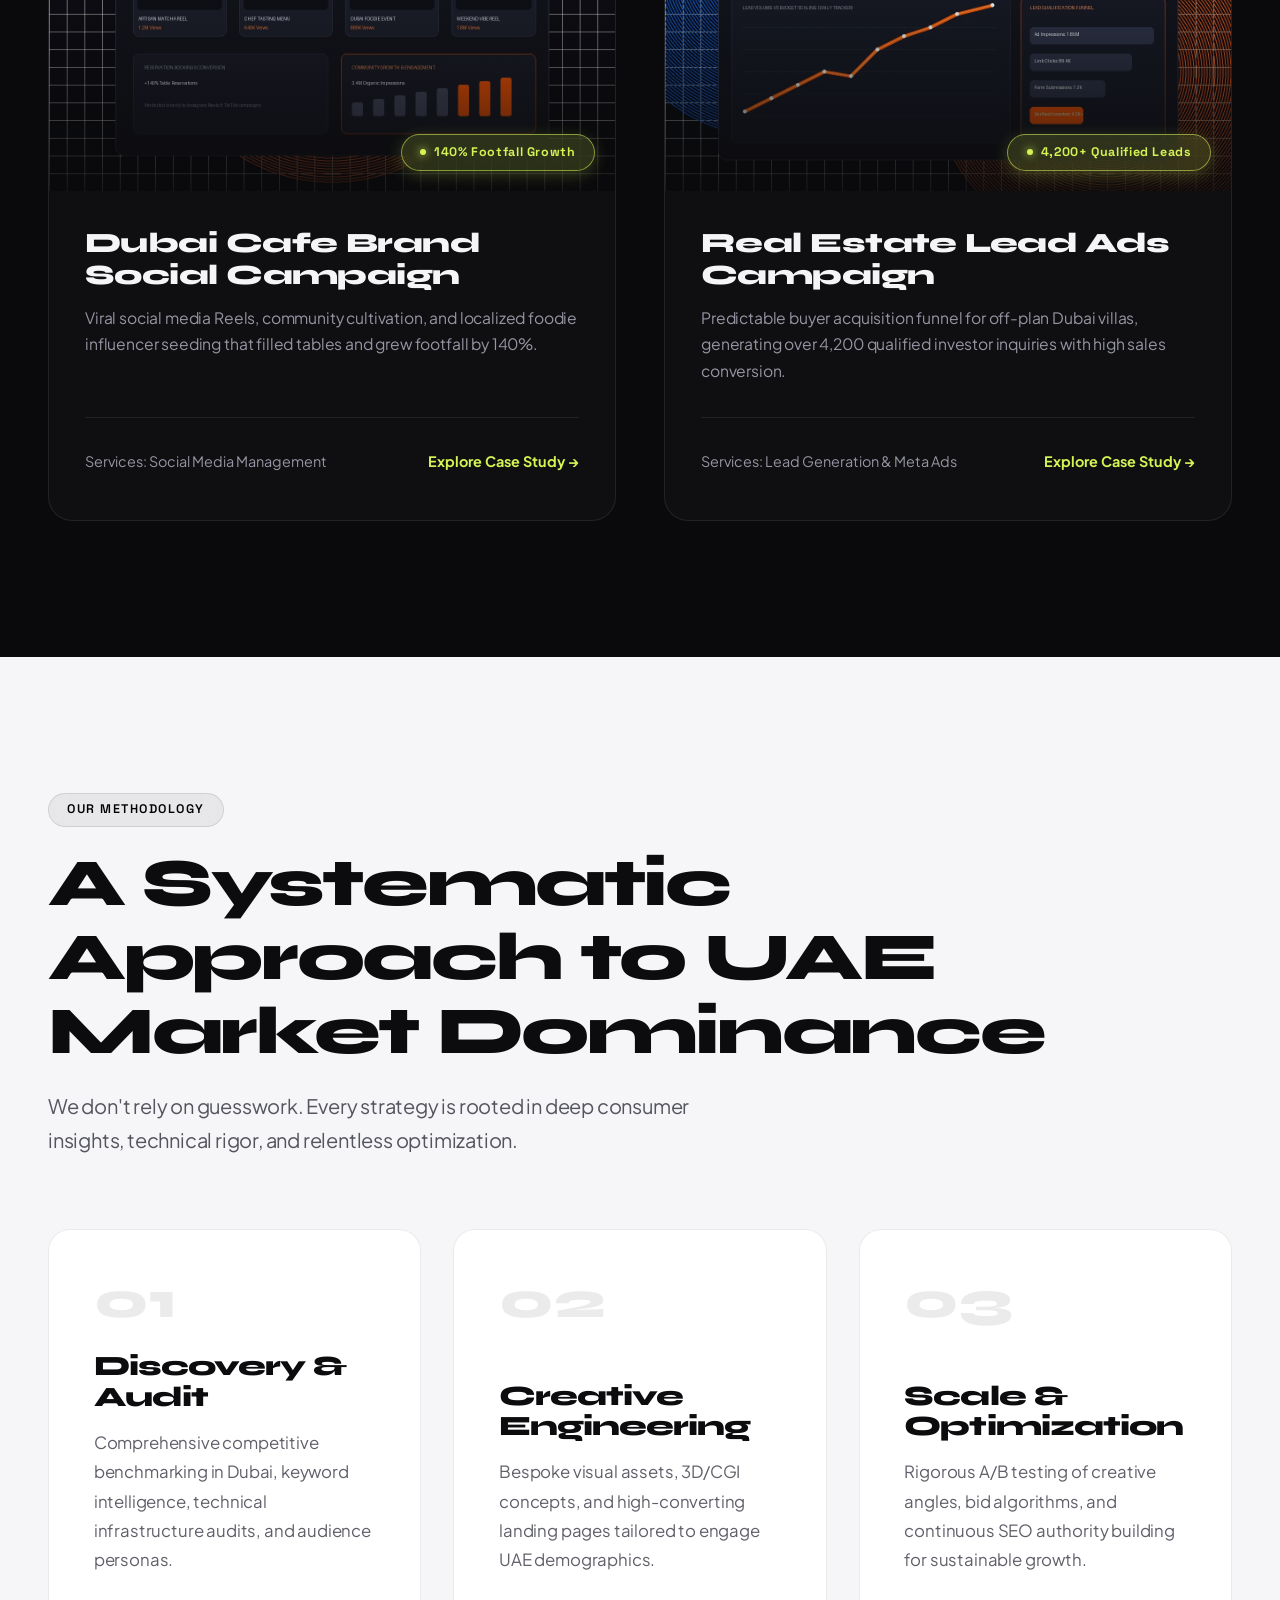
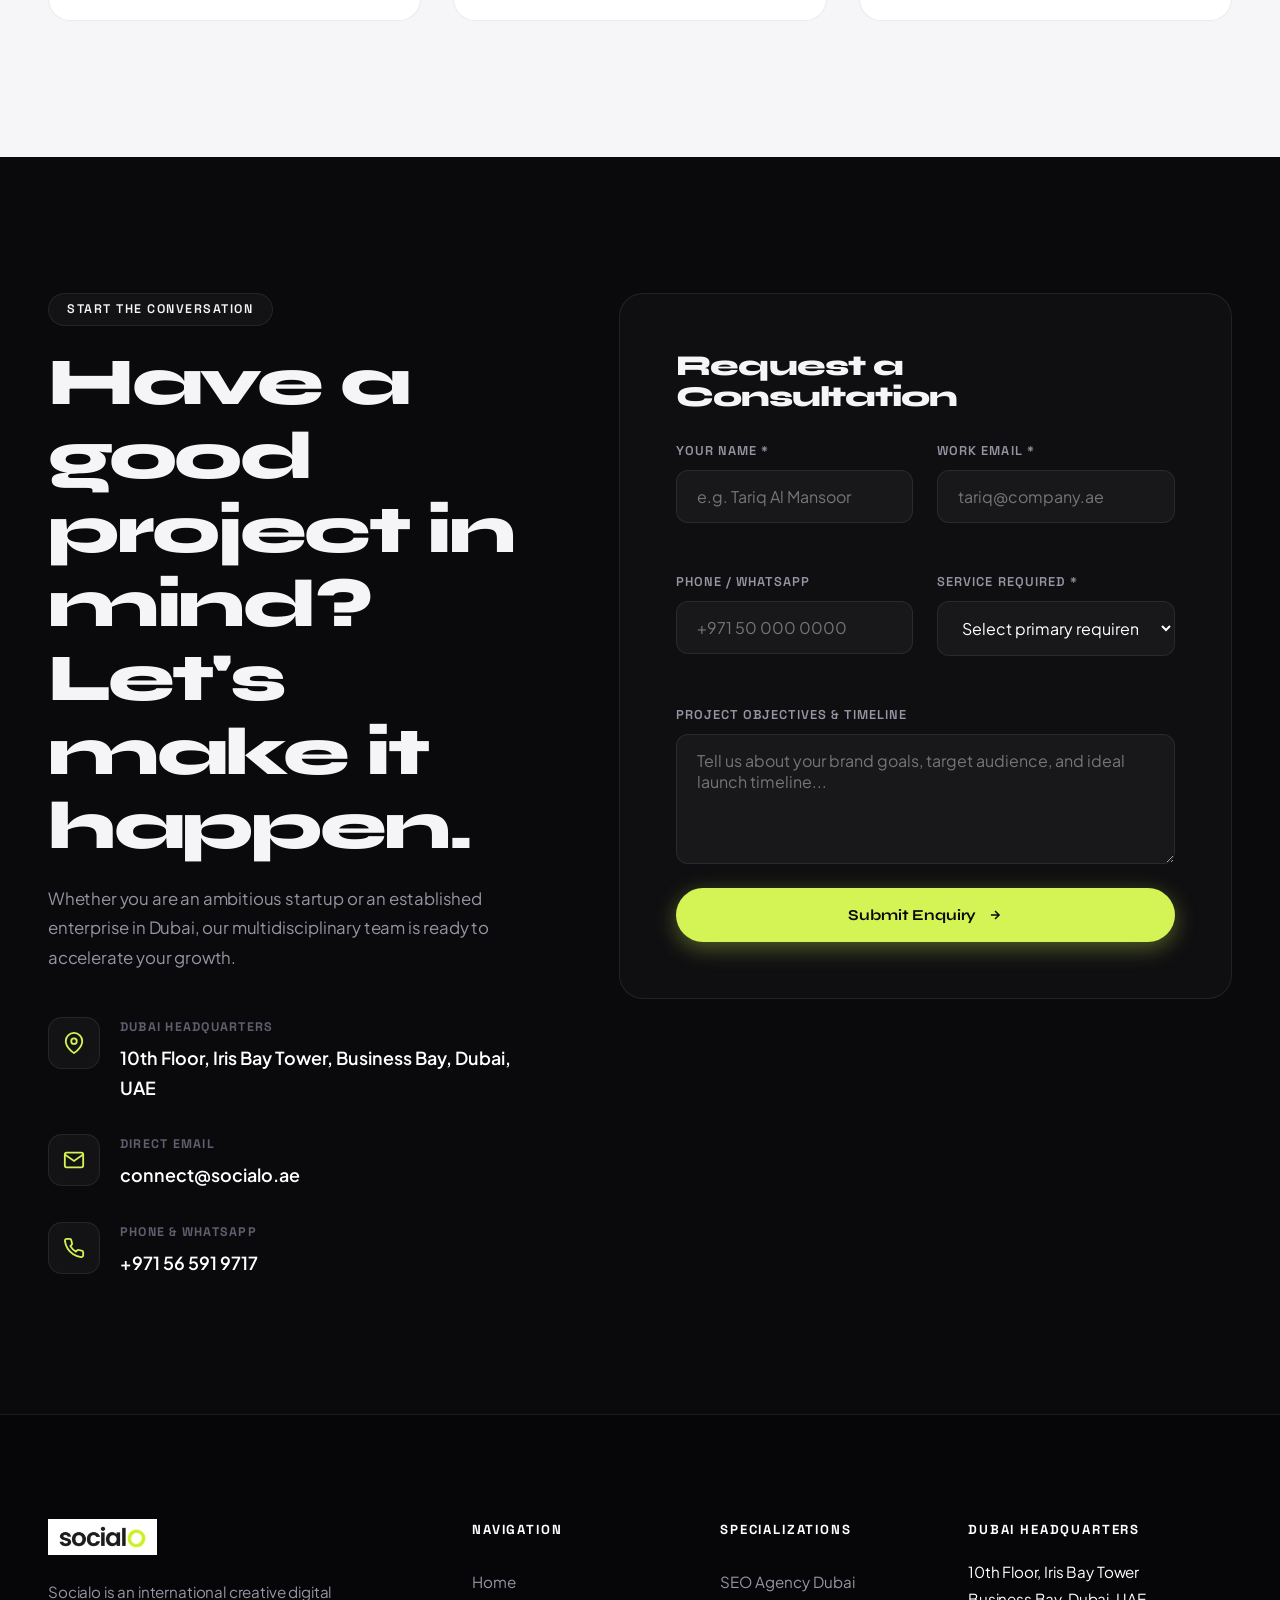
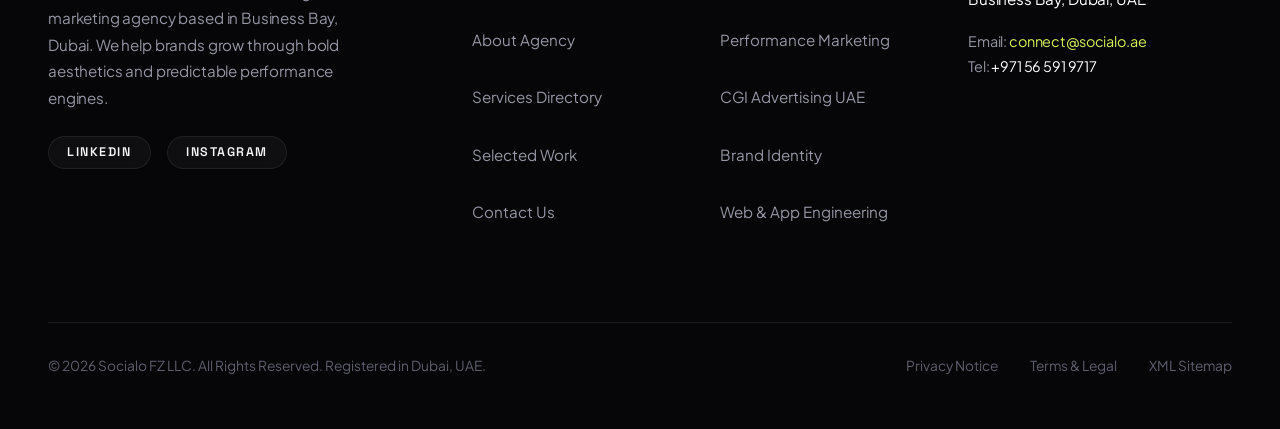
==== commit 8269f58b: "style: change accent color from orange to lime green" ====
--- a/index.html
+++ b/index.html
@@ -128,7 +128,7 @@
         </a>
         <p style="font-size:0.75rem; color:var(--text-dim); text-transform:uppercase; letter-spacing:0.1em; margin-bottom:0.35rem; font-family:var(--font-mono);">DUBAI HQ</p>
         <p style="color:#fff; font-size:0.92rem; font-weight:600;">10th Floor Iris Bay, Business Bay</p>
-        <p style="margin-top:0.4rem;"><a href="mailto:connect@socialo.ae" style="color:var(--accent-orange); font-size:0.92rem;">connect@socialo.ae</a></p>
+        <p style="margin-top:0.4rem;"><a href="mailto:connect@socialo.ae" style="color:var(--accent); font-size:0.92rem;">connect@socialo.ae</a></p>
       </div>
     </div>
   </div>
@@ -650,7 +650,7 @@
             Business Bay, Dubai, UAE
           </p>
           <p style="font-size: 0.9rem;">
-            Email: <a href="mailto:connect@socialo.ae" style="color: var(--accent-orange);">connect@socialo.ae</a><br>
+            Email: <a href="mailto:connect@socialo.ae" style="color: var(--accent);">connect@socialo.ae</a><br>
             Tel: <a href="tel:+971565919717" style="color: #fff;">+971 56 591 9717</a>
           </p>
         </div>
--- a/css/style.css
+++ b/css/style.css
@@ -20,15 +20,23 @@
   --text-muted: #9595a4;
   --text-dim: #5e5e6e;
 
+  /* Primary accent: Lime green matching Socialo logo */
+  --accent: #D4F354;
+  --accent-hover: #BFE03C;
+  --accent-glow: rgba(212, 243, 84, 0.35);
+  --accent-light: #E6FF7A;
+
+  /* Backward-compatible aliases */
+  --accent-orange: var(--accent);
+  --accent-orange-glow: var(--accent-glow);
+  --accent-amber: var(--accent-light);
+
   /* Accents inspired by creative 3D palette */
   --accent-electric: #0066ff;
   --accent-cyan: #00e5ff;
-  --accent-orange: #ff5500;
-  --accent-orange-glow: rgba(255, 85, 0, 0.35);
   --accent-violet: #8a2be2;
-  --accent-amber: #ffaa00;
-
-  --gradient-creative: linear-gradient(135deg, #0066ff 0%, #8a2be2 50%, #ff5500 100%);
+
+  --gradient-creative: linear-gradient(135deg, #0066ff 0%, #8a2be2 50%, var(--accent) 100%);
   --gradient-glow: radial-gradient(circle at 50% 50%, rgba(0, 102, 255, 0.15), transparent 70%);
 
   /* Typography System */
@@ -93,8 +101,8 @@
 
 /* Selection */
 ::selection {
-  background: var(--accent-orange);
-  color: #fff;
+  background: var(--accent);
+  color: #0a0a0c;
 }
 
 /* Custom Cursor */
@@ -213,8 +221,8 @@
   width: 6px;
   height: 6px;
   border-radius: 50%;
-  background: var(--accent-orange);
-  box-shadow: 0 0 10px var(--accent-orange);
+  background: var(--accent);
+  box-shadow: 0 0 10px var(--accent);
   animation: pulse 2s infinite;
 }
 
@@ -280,15 +288,21 @@
 }
 
 .btn-accent {
-  background: var(--accent-orange);
-  color: #ffffff;
-  box-shadow: 0 6px 22px rgba(255, 85, 0, 0.28);
+  background: var(--accent);
+  color: #0a0a0c;
+  font-weight: 700;
+  box-shadow: 0 6px 22px var(--accent-glow);
+}
+
+.btn-accent svg {
+  stroke: #0a0a0c;
 }
 
 .btn-accent:hover {
-  background: #ff681a;
+  background: var(--accent-hover);
+  color: #0a0a0c;
   transform: translateY(-2px);
-  box-shadow: 0 14px 34px rgba(255, 85, 0, 0.42);
+  box-shadow: 0 14px 34px rgba(212, 243, 84, 0.45);
 }
 
 /* Site Header */
@@ -379,7 +393,7 @@
   left: 0;
   width: 100%;
   height: 2px;
-  background: var(--accent-orange);
+  background: var(--accent);
   border-radius: 2px;
 }
 
@@ -622,12 +636,12 @@
 }
 
 .hero-title .accent-word {
-  background: linear-gradient(135deg, var(--accent-orange) 0%, var(--accent-amber) 100%);
+  background: linear-gradient(135deg, #D4F354 0%, #E6FF7A 100%);
   -webkit-background-clip: text;
   -webkit-text-fill-color: transparent;
   display: inline-block;
   text-shadow: none;
-  filter: drop-shadow(0 4px 18px rgba(255, 85, 0, 0.45));
+  filter: drop-shadow(0 4px 18px rgba(212, 243, 84, 0.4));
 }
 
 .hero-subtitle {
@@ -842,7 +856,7 @@
   left: 0;
   width: 4px;
   height: 100%;
-  background: var(--accent-orange);
+  background: var(--accent);
   opacity: 0;
   transition: opacity 0.3s;
 }
@@ -944,9 +958,9 @@
 
 @media (hover: hover) {
   .work-card:hover {
-    border-color: rgba(255, 85, 0, 0.45);
+    border-color: rgba(212, 243, 84, 0.5);
     transform: translateY(-8px);
-    box-shadow: 0 20px 45px rgba(255, 85, 0, 0.15), 0 10px 30px rgba(0, 0, 0, 0.6);
+    box-shadow: 0 20px 45px rgba(212, 243, 84, 0.18), 0 10px 30px rgba(0, 0, 0, 0.6);
   }
   .work-card:hover .work-card-media img {
     transform: scale(1.04);
@@ -1003,13 +1017,13 @@
   color: #f5f5f7;
 }
 
-/* Result Badge in brand orange */
+/* Result Badge in brand accent */
 .work-card-result {
   position: absolute;
   bottom: 1.25rem;
   right: 1.25rem;
   z-index: 2;
-  background: rgba(255, 85, 0, 0.18);
+  background: rgba(212, 243, 84, 0.16);
   backdrop-filter: blur(12px);
   padding: 0.45rem 1.15rem;
   border-radius: 999px;
@@ -1017,12 +1031,12 @@
   font-size: 0.78rem;
   font-weight: 700;
   letter-spacing: 0.05em;
-  border: 1px solid rgba(255, 85, 0, 0.55);
-  color: #ffffff;
+  border: 1px solid rgba(212, 243, 84, 0.55);
+  color: #D4F354;
   display: inline-flex;
   align-items: center;
   gap: 0.5rem;
-  box-shadow: 0 4px 16px rgba(255, 85, 0, 0.25);
+  box-shadow: 0 4px 16px rgba(212, 243, 84, 0.22);
 }
 
 .work-card-result::before {
@@ -1030,8 +1044,8 @@
   width: 6px;
   height: 6px;
   border-radius: 50%;
-  background: var(--accent-orange);
-  box-shadow: 0 0 8px var(--accent-orange);
+  background: var(--accent);
+  box-shadow: 0 0 8px var(--accent);
 }
 
 @media (max-width: 600px) {
@@ -1099,7 +1113,7 @@
 }
 
 .work-card-cta {
-  color: var(--accent-orange);
+  color: var(--accent);
   font-weight: 700;
   display: inline-flex;
   align-items: center;
@@ -1217,7 +1231,7 @@
   display: flex;
   align-items: center;
   justify-content: center;
-  color: var(--accent-orange);
+  color: var(--accent);
   flex-shrink: 0;
 }
 
@@ -1297,9 +1311,9 @@
 }
 
 .form-input:focus, .form-textarea:focus, .form-select:focus {
-  border-color: var(--accent-orange);
+  border-color: var(--accent);
   background: rgba(255, 255, 255, 0.07);
-  box-shadow: 0 0 0 3px rgba(255, 85, 0, 0.16);
+  box-shadow: 0 0 0 3px rgba(212, 243, 84, 0.2);
 }
 
 .form-select option {
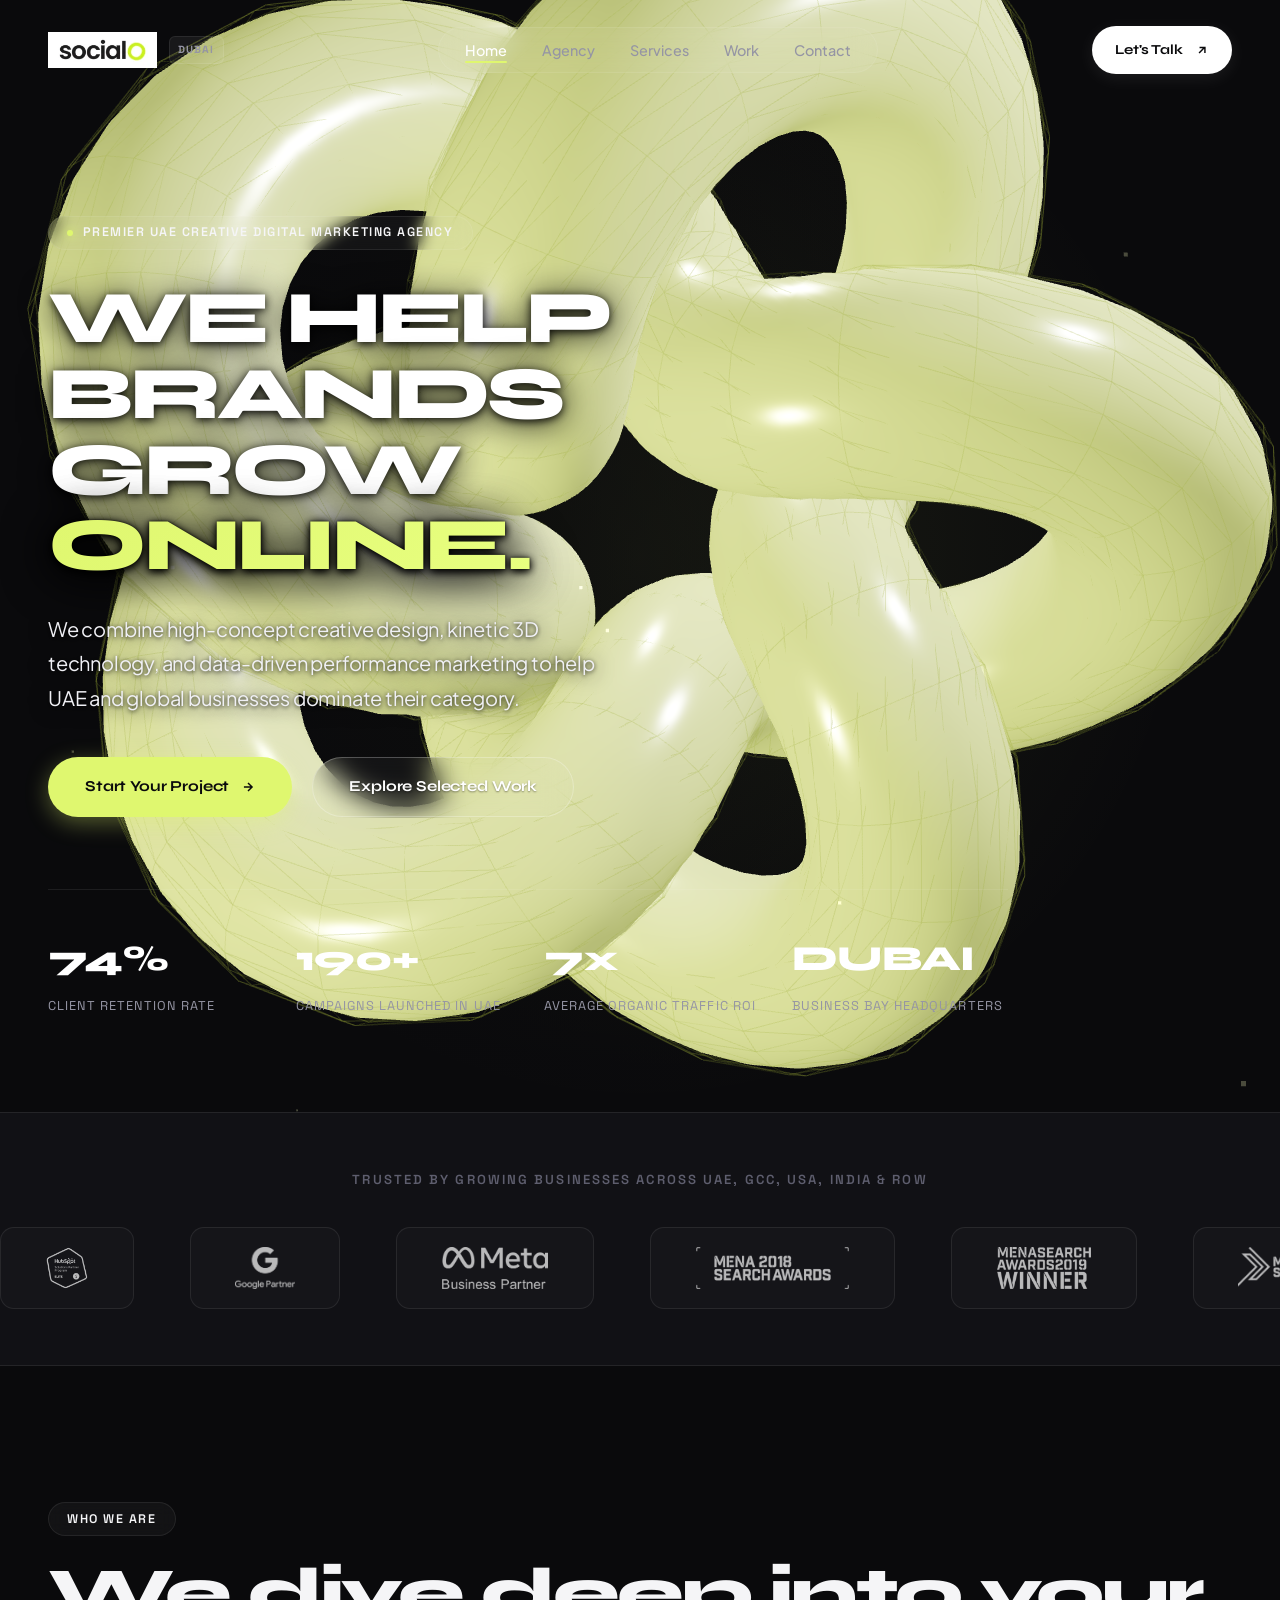
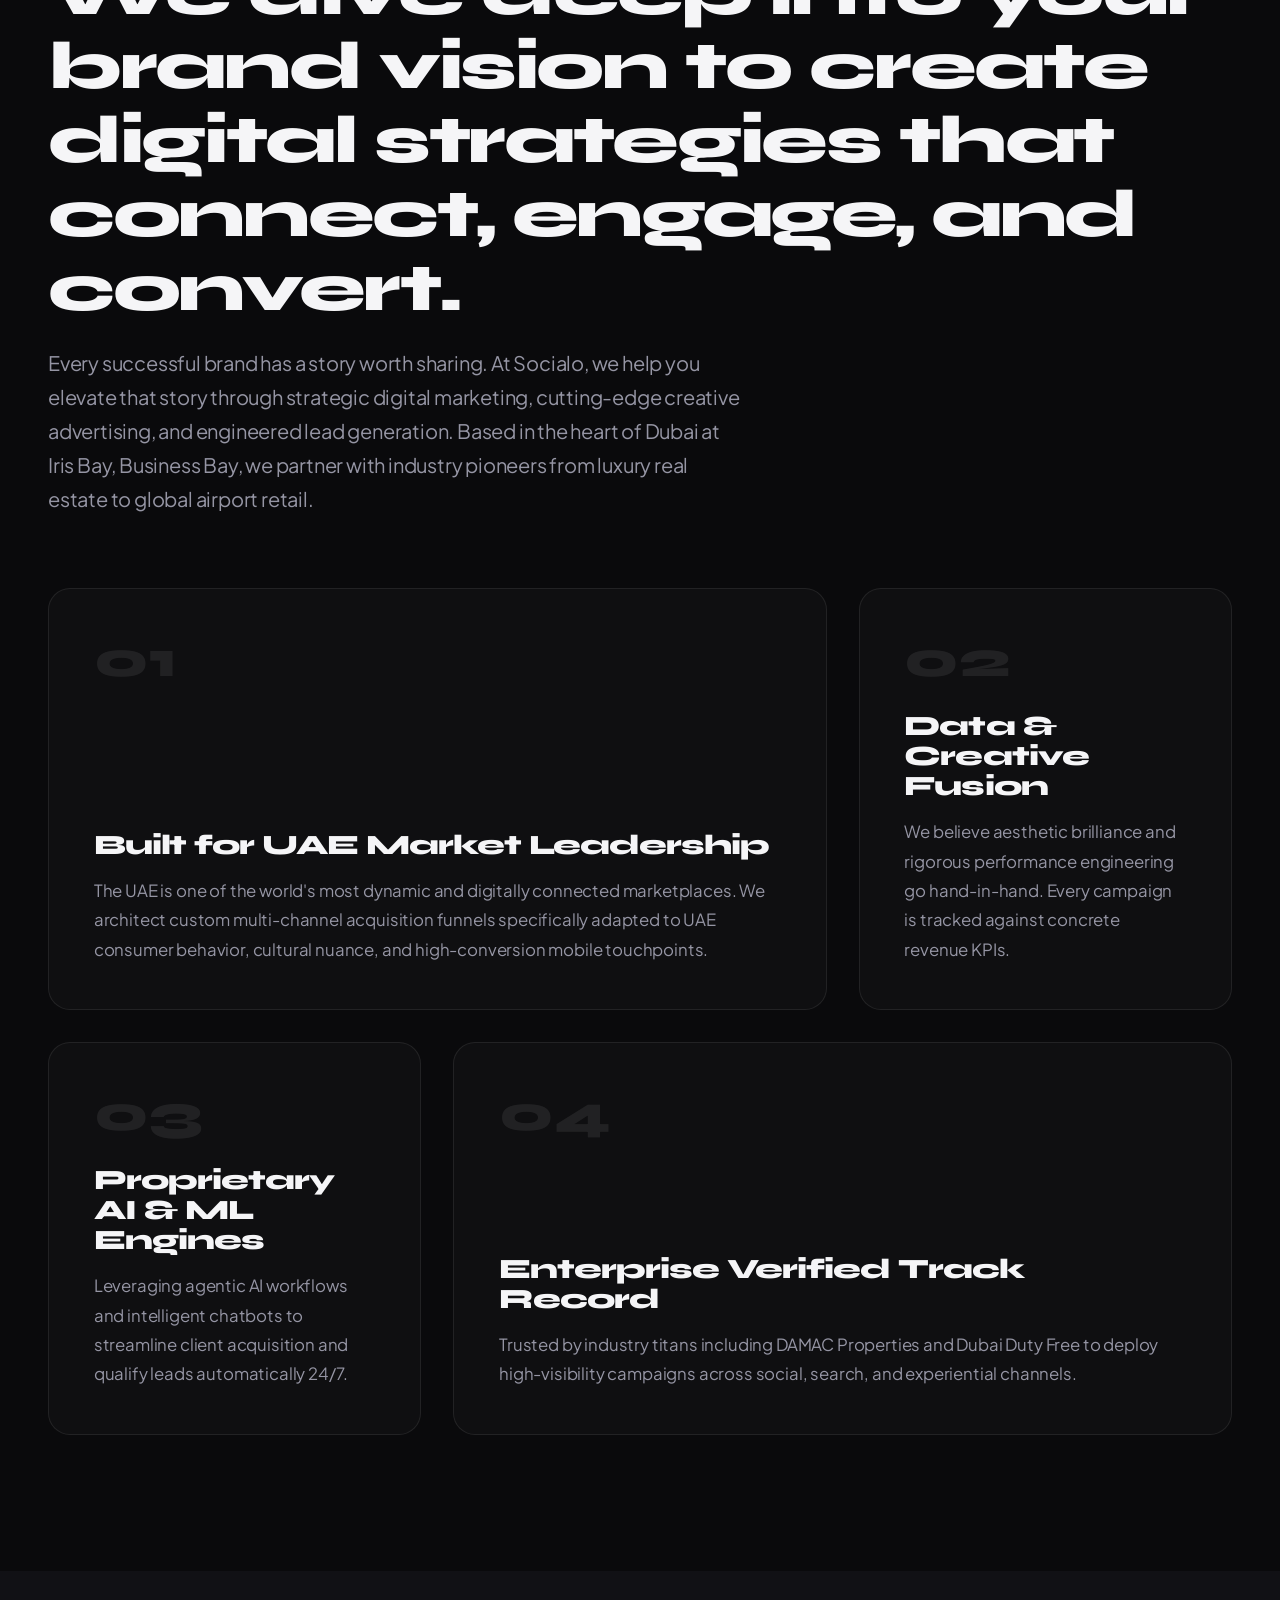
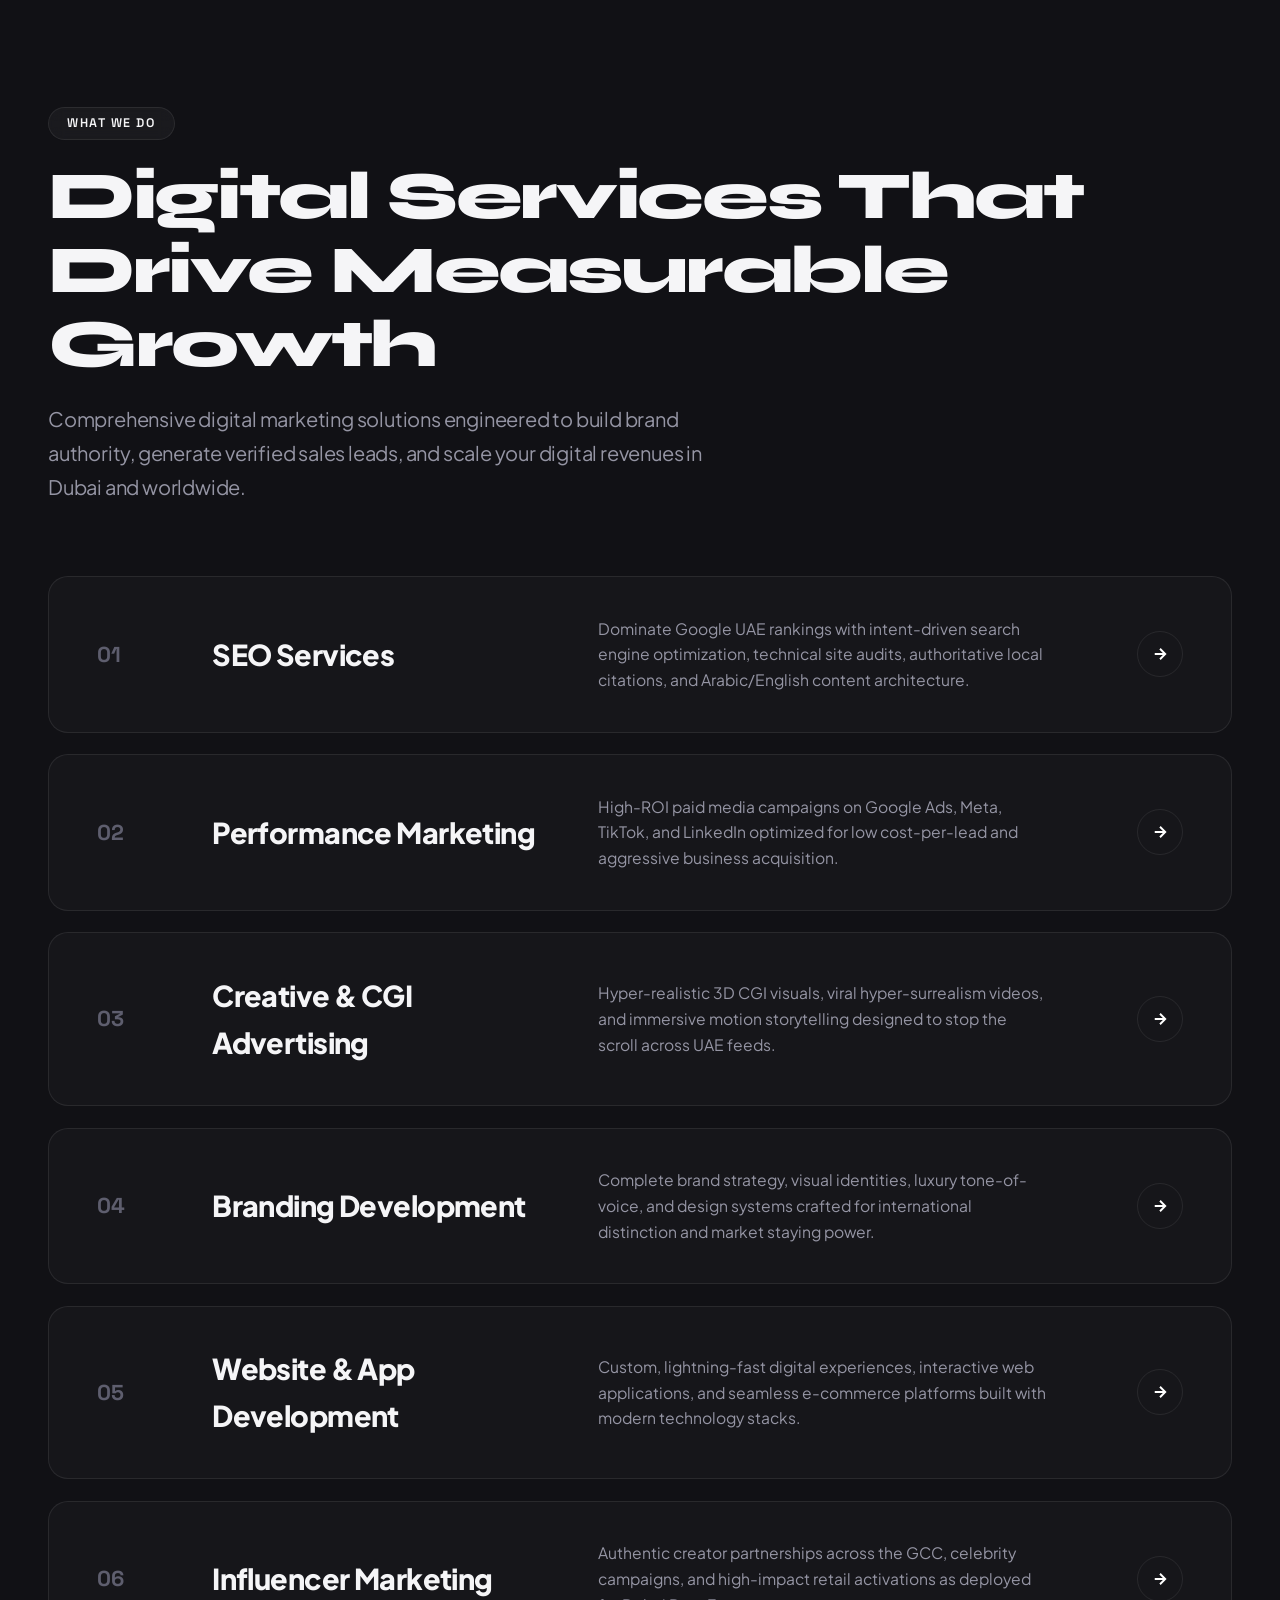
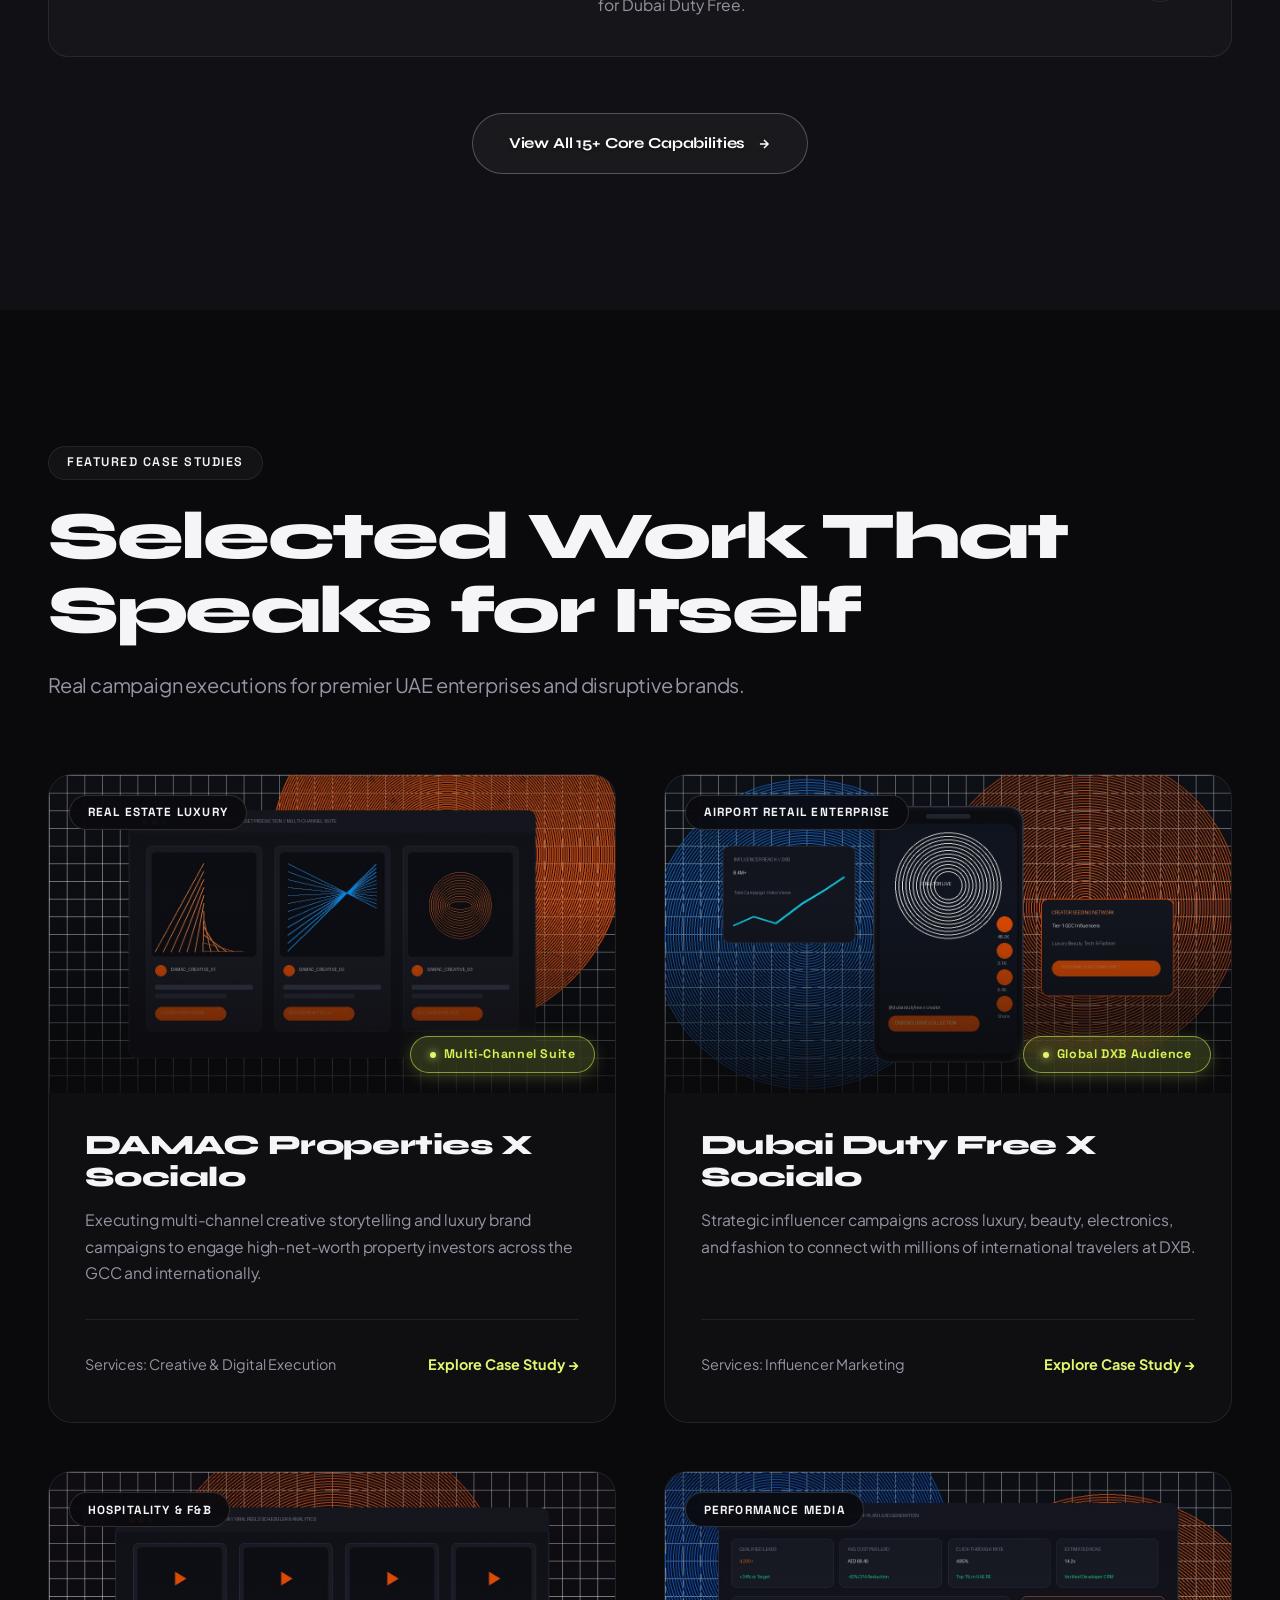
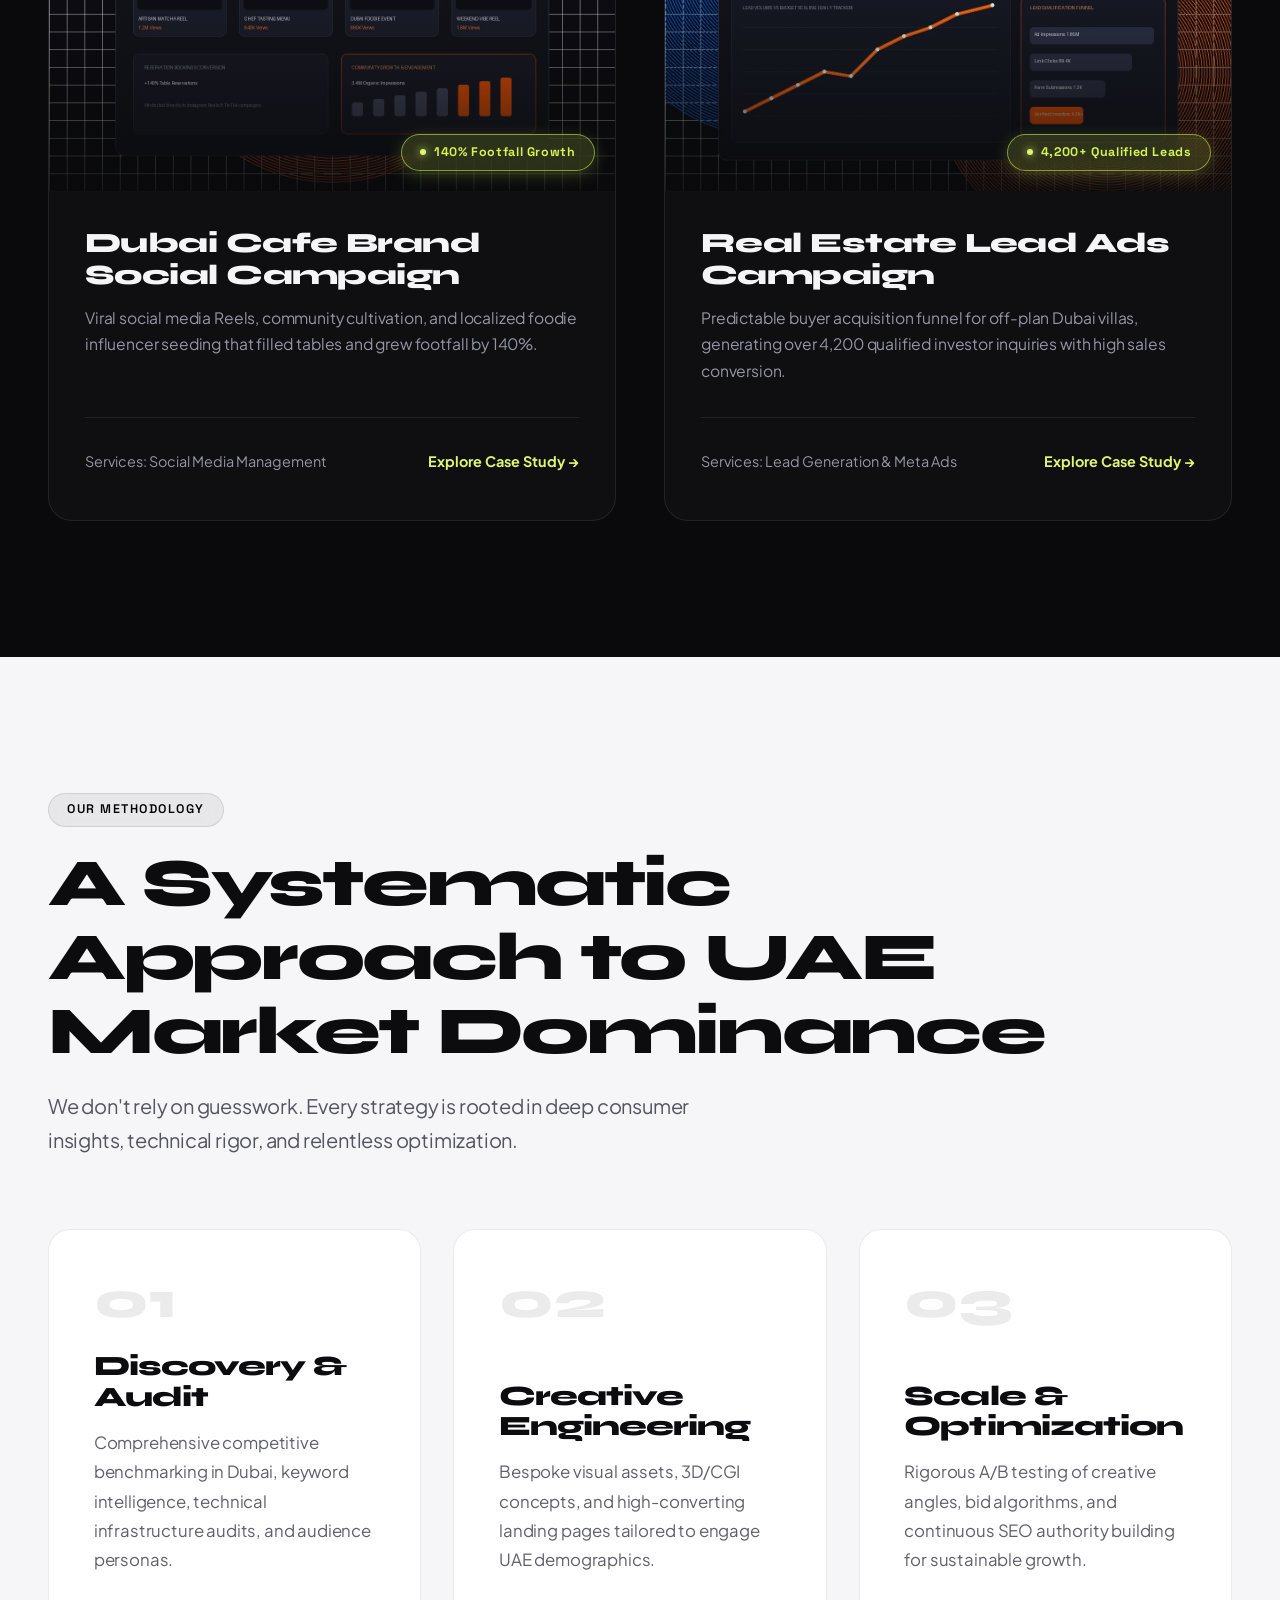
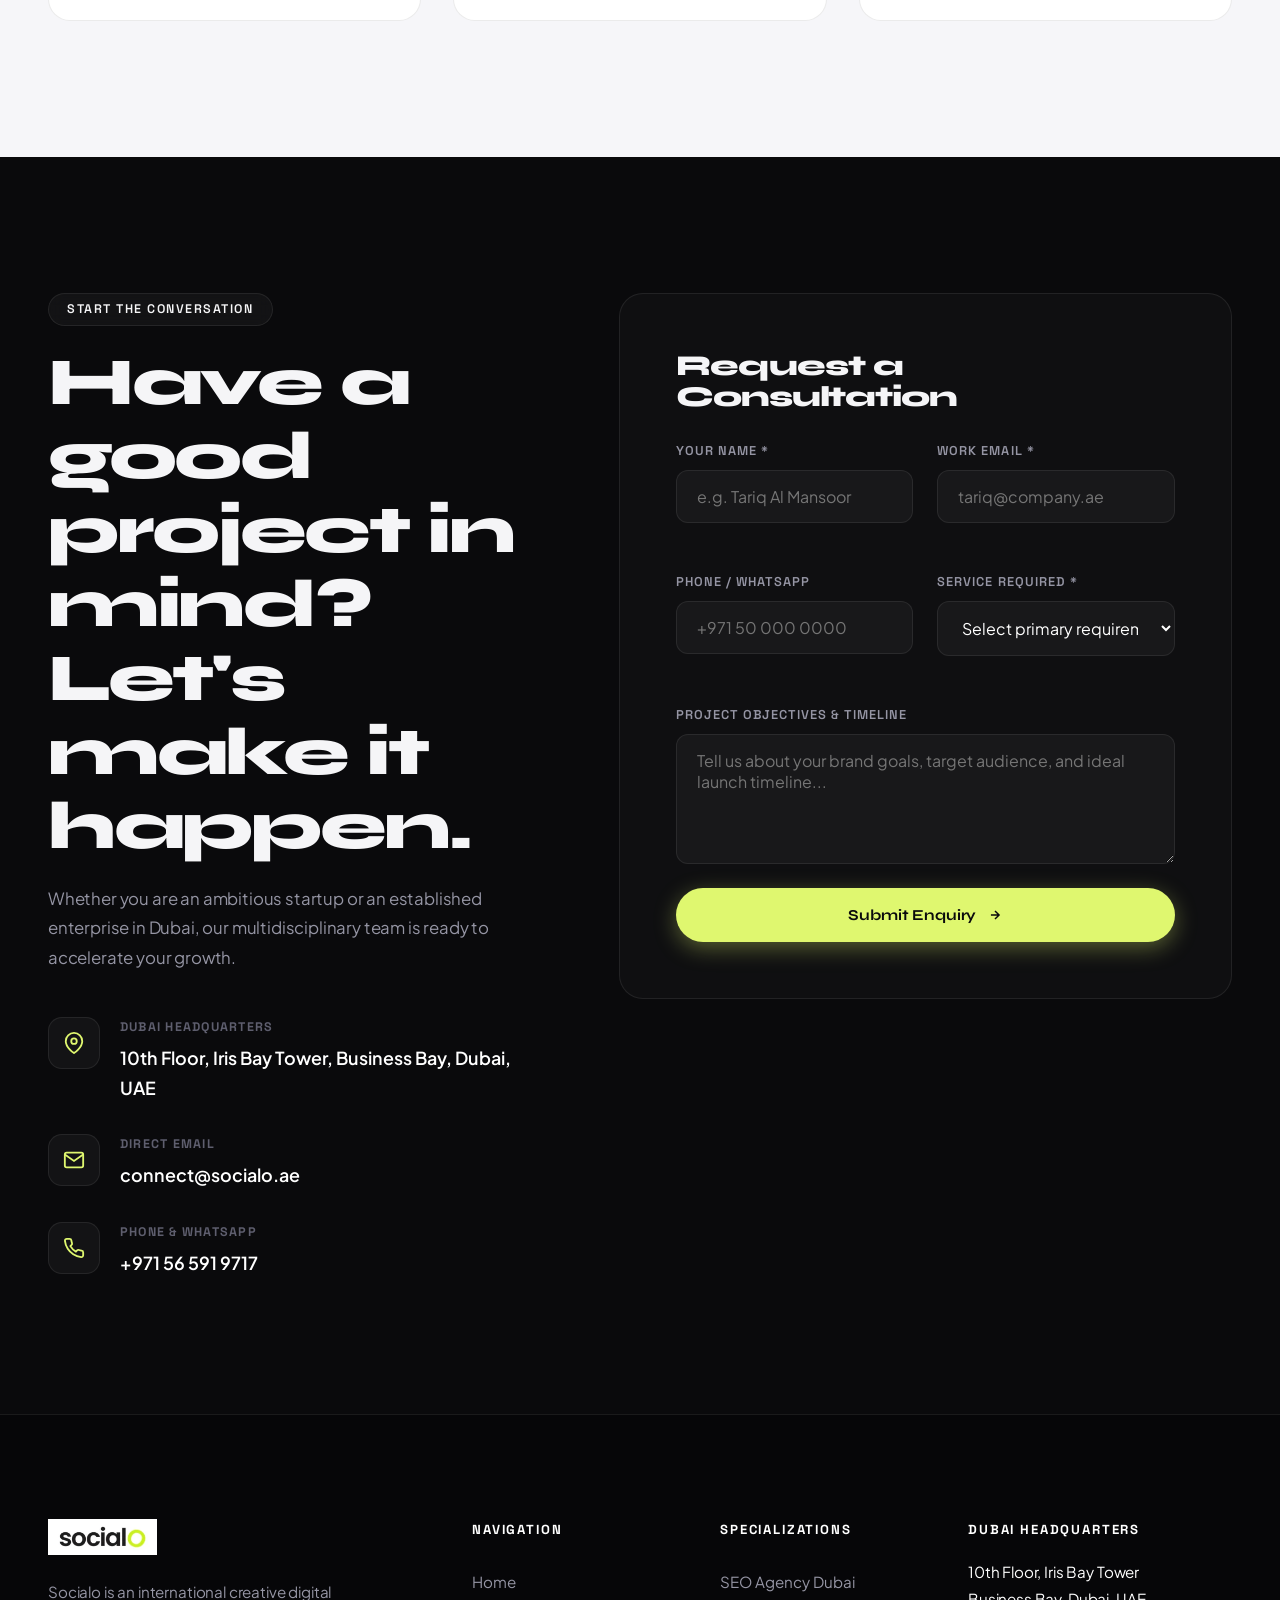
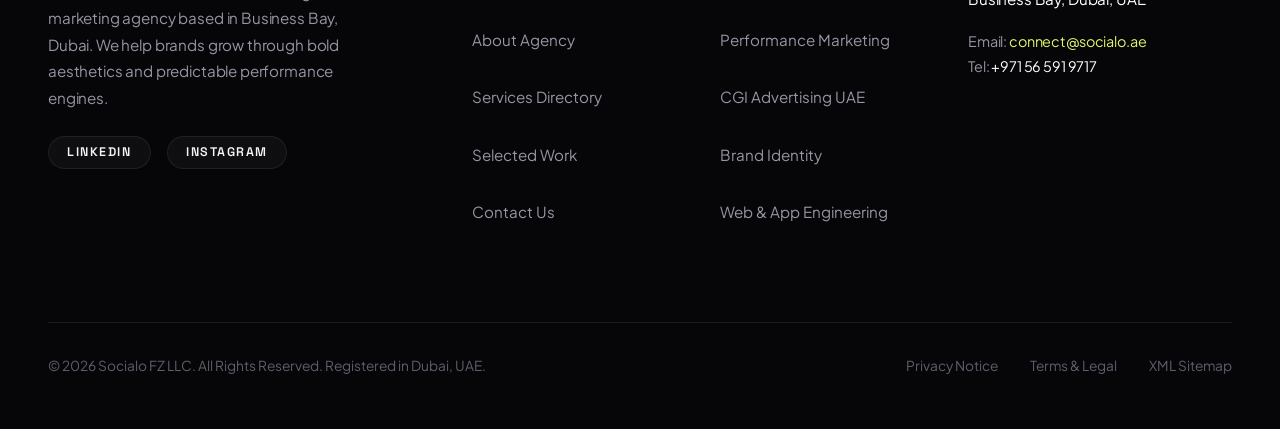
==== commit 8eba81c1: "fix: match 3D hero object to exact vibrant saturated lime green of ONLINE headline" ====
--- a/index.html
+++ b/index.html
@@ -136,10 +136,10 @@
   <main id="main-content">
     <!-- HERO SECTION -->
     <section class="hero-section">
+      <!-- Background Readability Gradient Overlay (sits BEHIND 3D canvas, so object remains 100% vibrant) -->
+      <div class="hero-overlay" aria-hidden="true"></div>
       <!-- 3D Three.js Container -->
       <div id="hero-canvas-container" aria-hidden="true"></div>
-      <!-- Dark Readability Gradient Overlay -->
-      <div class="hero-overlay" aria-hidden="true"></div>
 
       <div class="container">
         <div class="hero-content reveal-fade-up">
--- a/css/style.css
+++ b/css/style.css
@@ -20,11 +20,11 @@
   --text-muted: #9595a4;
   --text-dim: #5e5e6e;
 
-  /* Primary accent: Lime green matching Socialo logo */
-  --accent: #D4F354;
-  --accent-hover: #BFE03C;
-  --accent-glow: rgba(212, 243, 84, 0.35);
-  --accent-light: #E6FF7A;
+  /* Primary accent: Lime green matching Socialo logo and ONLINE headline */
+  --accent: #DFF76F;
+  --accent-hover: #C5E538;
+  --accent-glow: rgba(223, 247, 111, 0.35);
+  --accent-light: #E8FF80;
 
   /* Backward-compatible aliases */
   --accent-orange: var(--accent);
@@ -37,7 +37,7 @@
   --accent-violet: #8a2be2;
 
   --gradient-creative: linear-gradient(135deg, #0066ff 0%, #8a2be2 50%, var(--accent) 100%);
-  --gradient-glow: radial-gradient(circle at 50% 50%, rgba(0, 102, 255, 0.15), transparent 70%);
+  --gradient-glow: radial-gradient(circle at 50% 50%, rgba(223, 247, 111, 0.20), transparent 70%);
 
   /* Typography System */
   --font-display: 'Syne', -apple-system, BlinkMacSystemFont, sans-serif;
@@ -547,7 +547,7 @@
   left: 0;
   width: 100%;
   height: 100%;
-  z-index: 1;
+  z-index: 2;
   pointer-events: none;
   overflow: hidden;
 }
@@ -586,27 +586,28 @@
   }
 }
 
-/* Ambient readability gradient overlay: soft radial blend behind text that does not push or hide the centered 3D shape */
+/* Ambient readability gradient overlay: sits BEHIND canvas (z-index: 1), never on top of 3D object */
 .hero-overlay {
   position: absolute;
   top: 0;
   left: 0;
   width: 100%;
   height: 100%;
-  background: radial-gradient(circle at 30% 45%, rgba(10, 10, 12, 0.78) 0%, rgba(10, 10, 12, 0.45) 50%, rgba(10, 10, 12, 0.15) 80%, rgba(10, 10, 12, 0) 100%);
+  background: linear-gradient(90deg, rgba(10, 10, 12, 0.92) 0%, rgba(10, 10, 12, 0.78) 35%, rgba(10, 10, 12, 0.25) 58%, rgba(10, 10, 12, 0) 68%),
+              radial-gradient(circle at 50% 50%, rgba(223, 247, 111, 0.08) 0%, transparent 65%);
   pointer-events: none;
   z-index: 1;
 }
 
 @media (max-width: 992px) {
   .hero-overlay {
-    background: linear-gradient(180deg, rgba(10, 10, 12, 0.95) 0%, rgba(10, 10, 12, 0.82) 40%, rgba(10, 10, 12, 0.88) 100%);
+    background: linear-gradient(180deg, rgba(10, 10, 12, 0.96) 0%, rgba(10, 10, 12, 0.88) 45%, rgba(10, 10, 12, 0.92) 100%);
   }
 }
 
 .hero-content {
   position: relative;
-  z-index: 2;
+  z-index: 10;
   max-width: 960px;
 }
 
@@ -623,7 +624,7 @@
   margin: 1.4rem 0 1.8rem;
   text-transform: uppercase;
   color: #ffffff;
-  text-shadow: 0 4px 28px rgba(0, 0, 0, 0.8), 0 1px 4px rgba(0, 0, 0, 0.9);
+  text-shadow: 0 4px 32px rgba(0, 0, 0, 0.95), 0 2px 8px rgba(0, 0, 0, 0.9);
   word-break: break-word;
 }
 
@@ -636,12 +637,12 @@
 }
 
 .hero-title .accent-word {
-  background: linear-gradient(135deg, #D4F354 0%, #E6FF7A 100%);
+  background: linear-gradient(135deg, #DFF76F 0%, #E8FF80 100%);
   -webkit-background-clip: text;
   -webkit-text-fill-color: transparent;
   display: inline-block;
   text-shadow: none;
-  filter: drop-shadow(0 4px 18px rgba(212, 243, 84, 0.4));
+  filter: drop-shadow(0 2px 4px rgba(0, 0, 0, 0.95)) drop-shadow(0 4px 24px rgba(0, 0, 0, 0.85)) drop-shadow(0 0 1px rgba(0, 0, 0, 0.9));
 }
 
 .hero-subtitle {
@@ -650,8 +651,8 @@
   max-width: 560px;
   margin-bottom: 2.6rem;
   line-height: 1.72;
-  color: #d4d4dc;
-  text-shadow: 0 2px 12px rgba(0, 0, 0, 0.7);
+  color: #f0f0f5;
+  text-shadow: 0 2px 20px rgba(0, 0, 0, 0.9), 0 1px 4px rgba(0, 0, 0, 0.8);
 }
 
 @media (max-width: 600px) {
